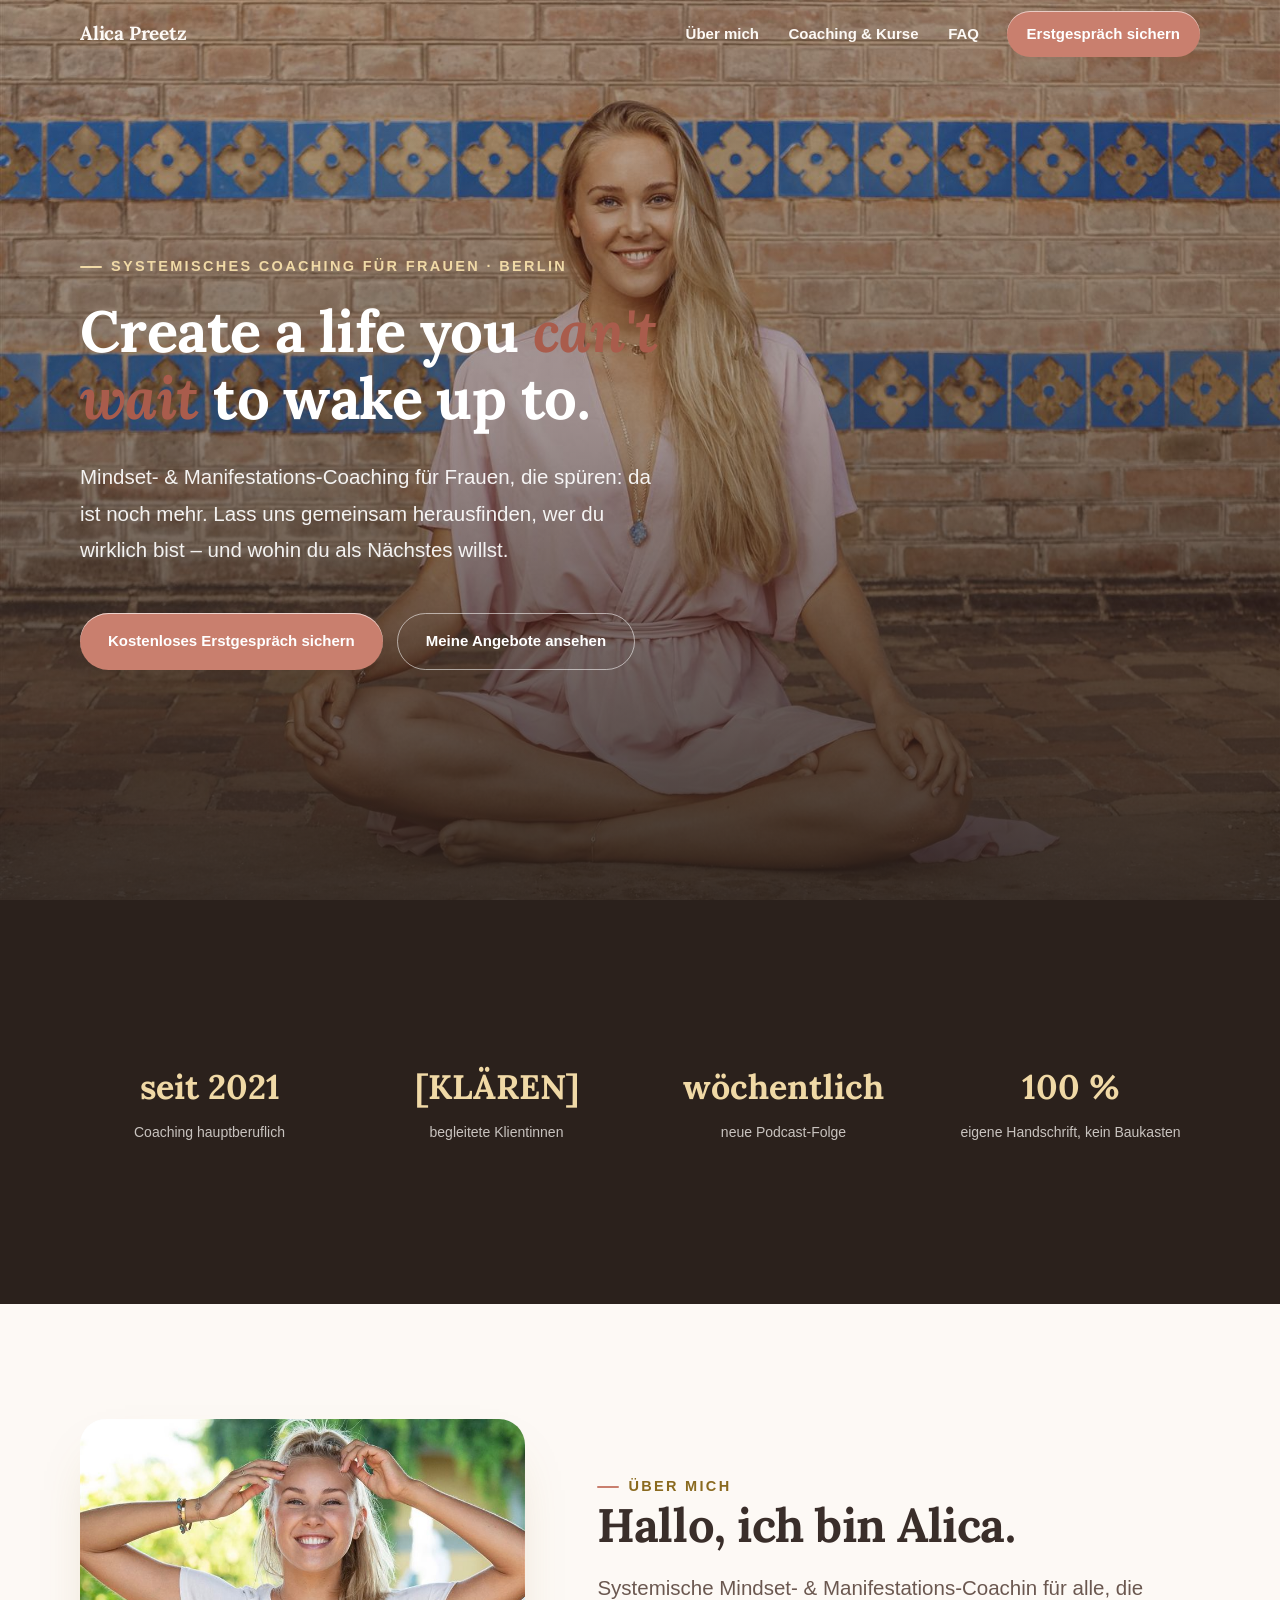
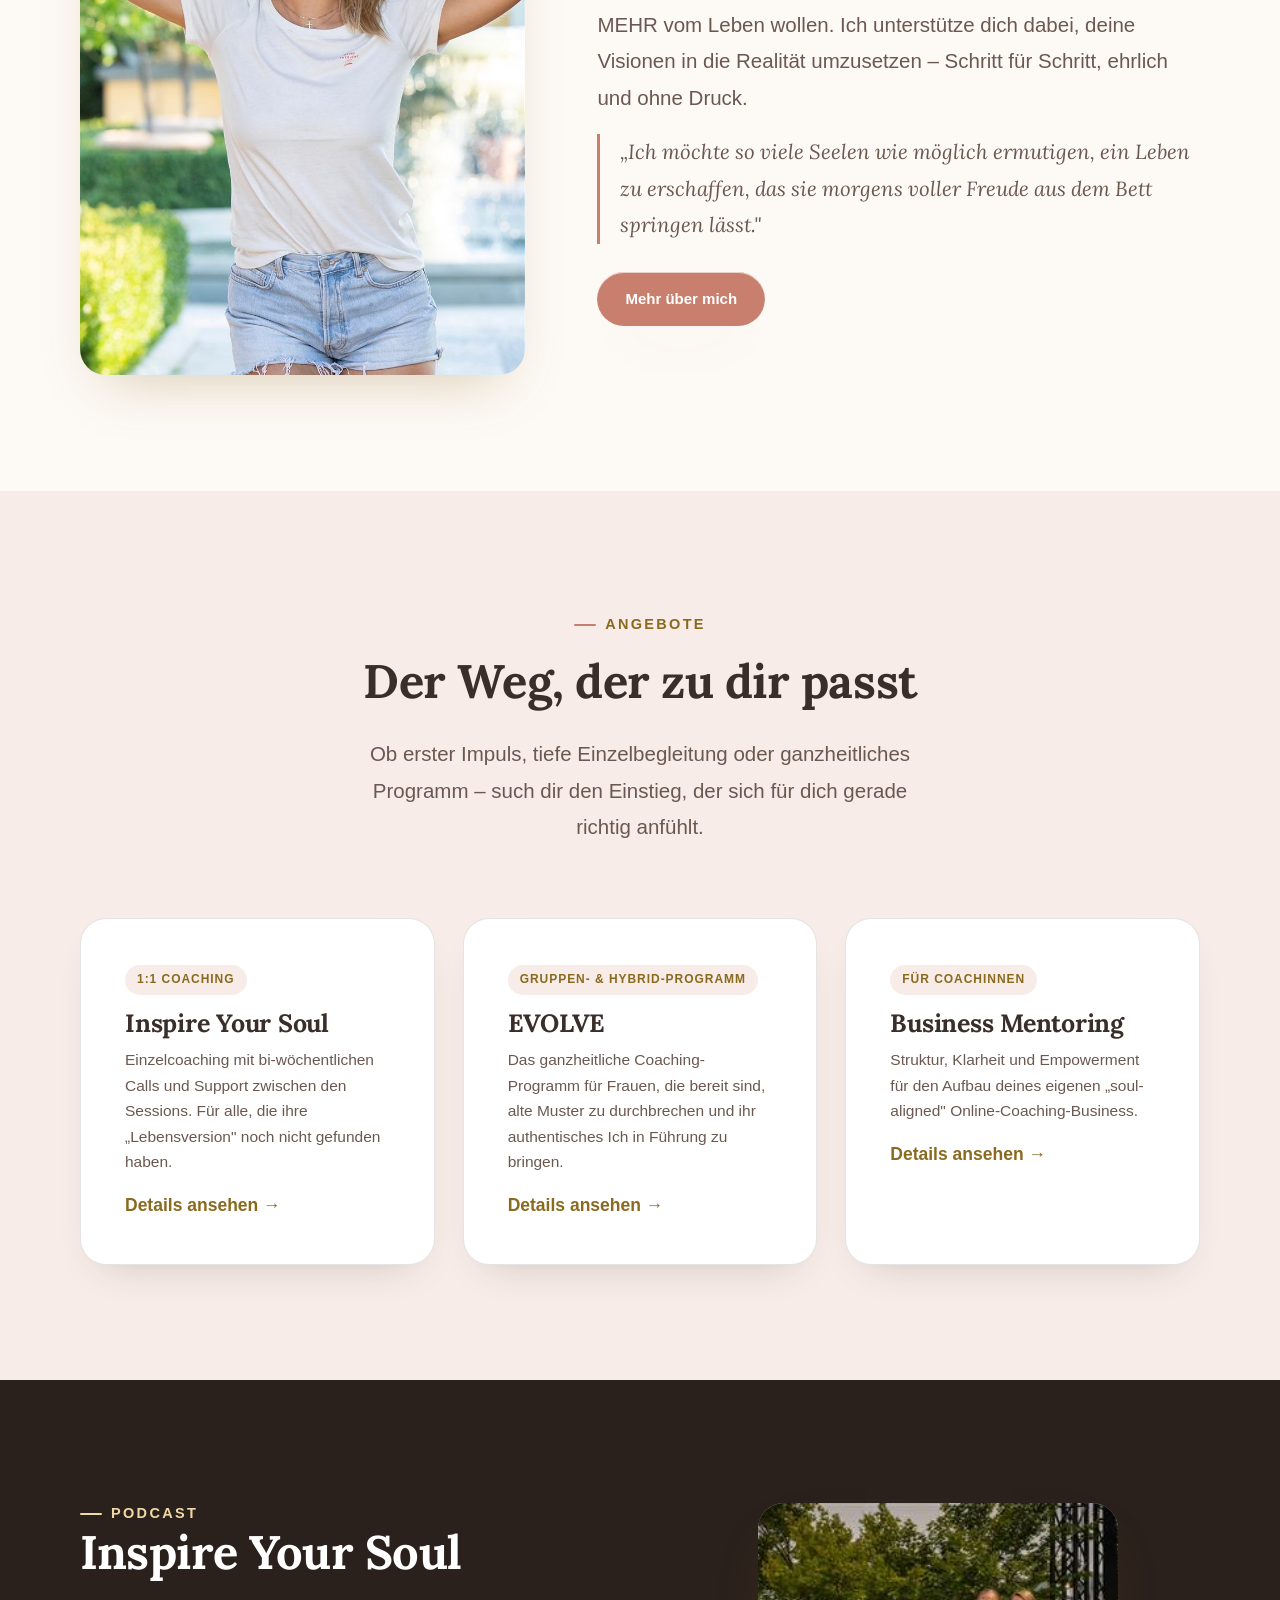
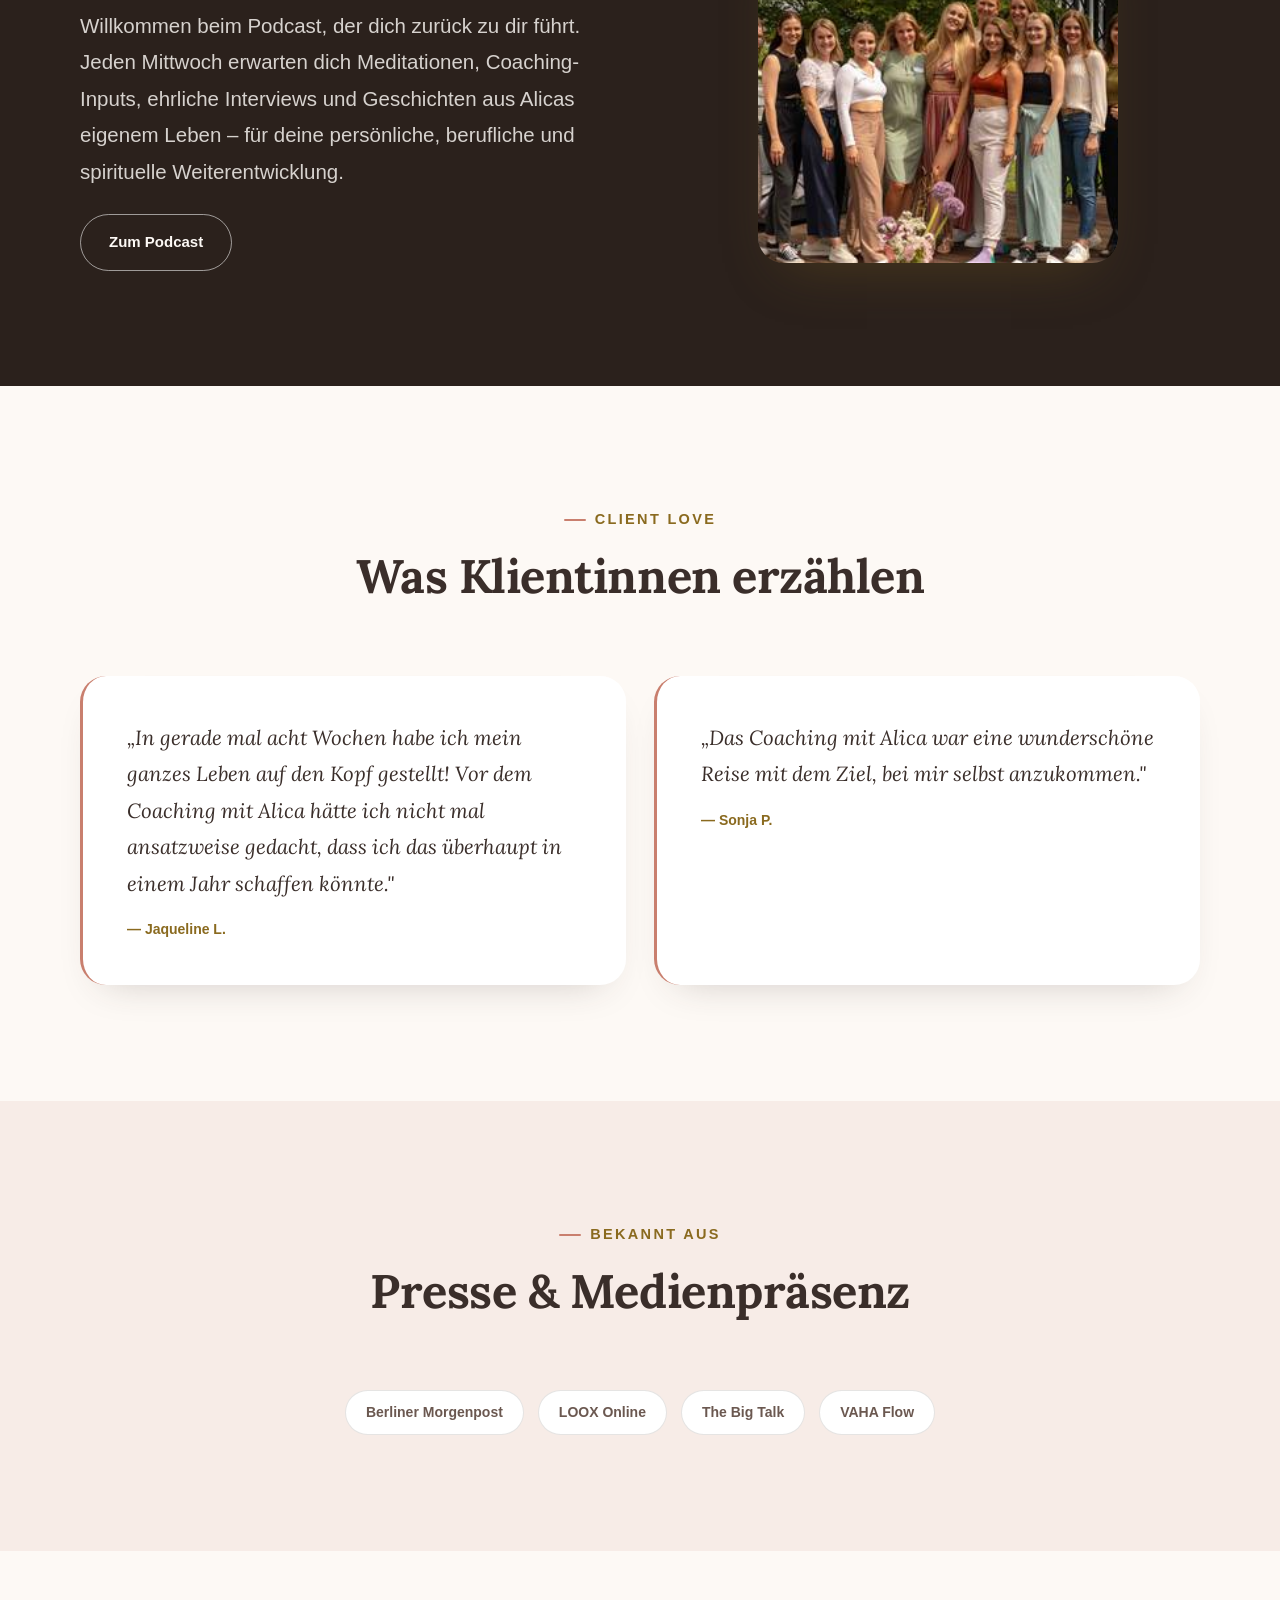
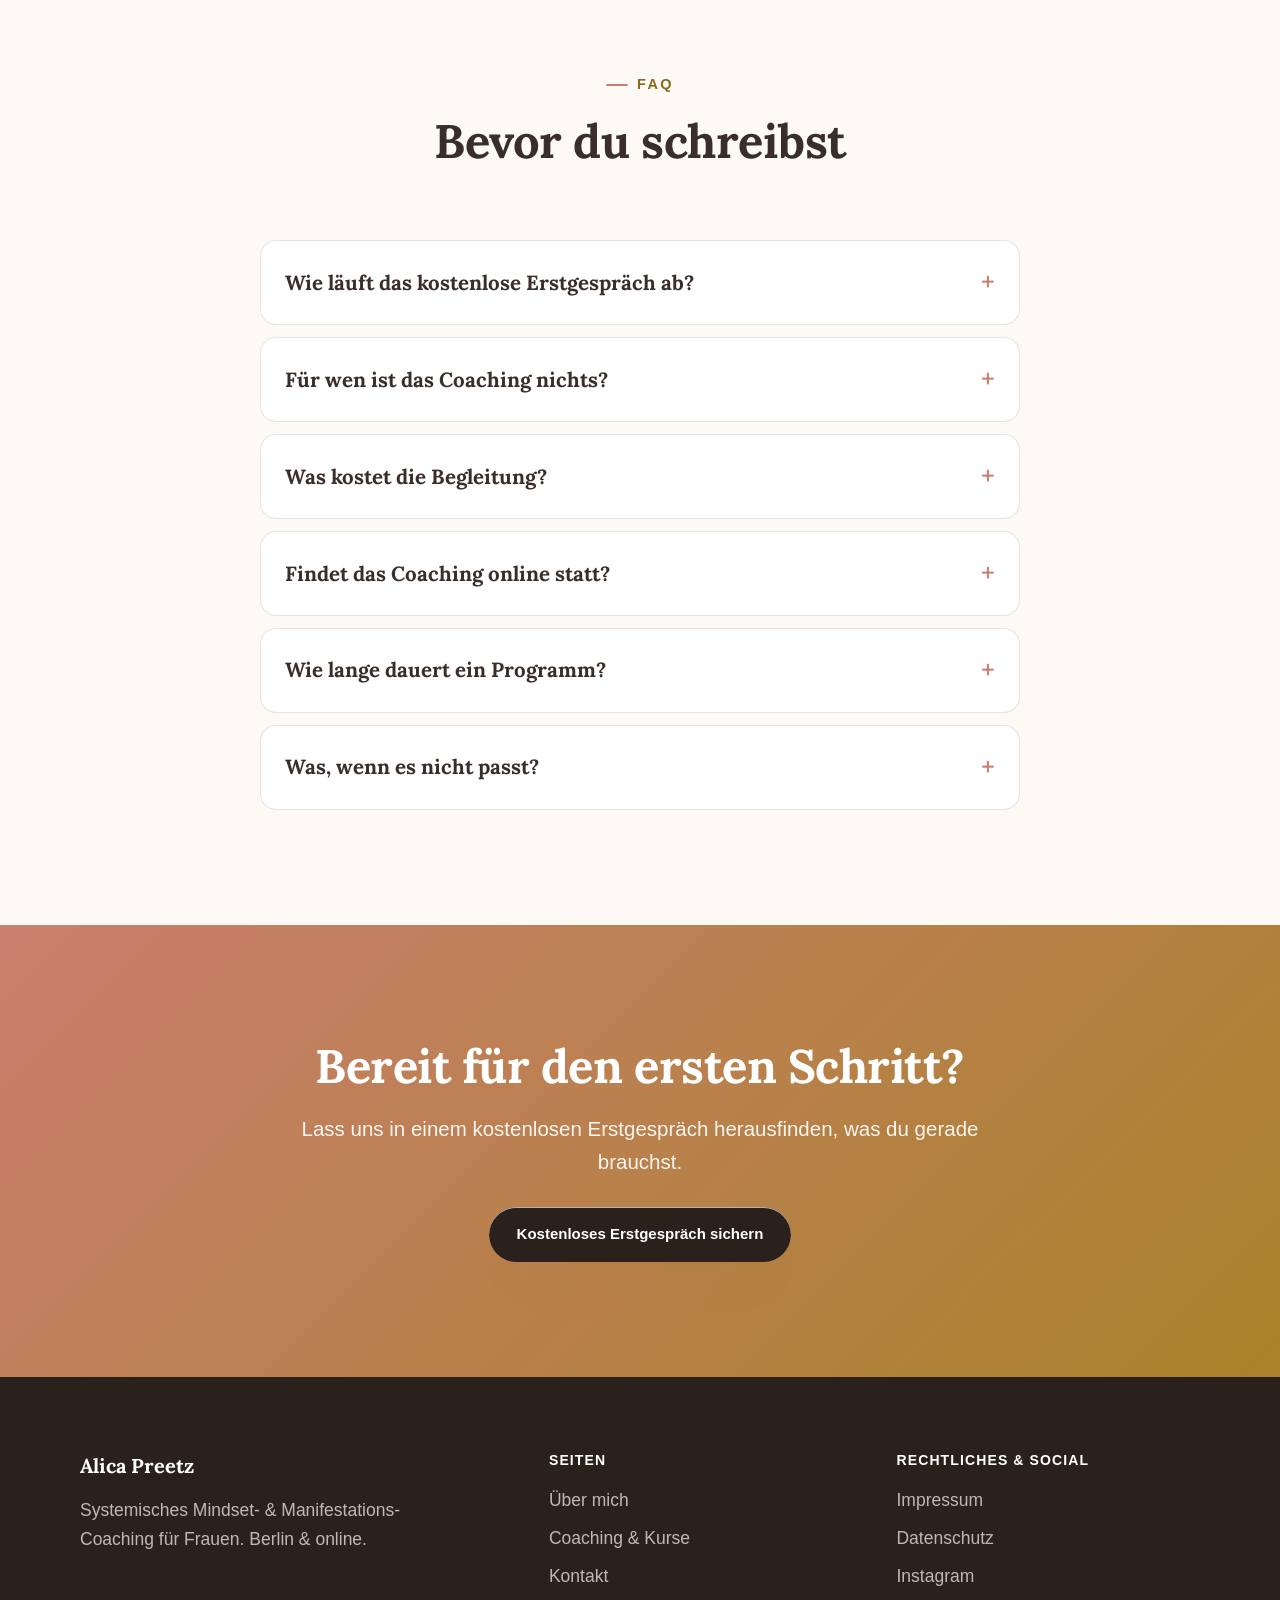
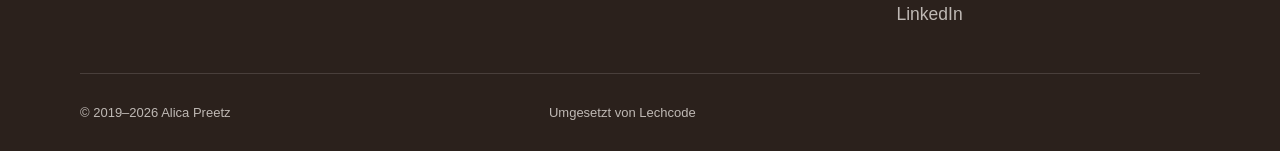
==== index.html @ 75d9ea73 "Design-Vorschau alica-preetz.de (Lechcode)" ====
<!DOCTYPE html>
<!--
  ╔════════════════════════════════════════════════════════════════════╗
  ║  ALICA PREETZ · Systemisches Mindset- & Manifestations-Coaching     ║
  ║  Mehrseitig (PRAXIS) · gebaut von Lechcode · Single-File je Seite   ║
  ╠════════════════════════════════════════════════════════════════════╣
  ║  MODUS: AUFTRAG —                                                    ║
  ║   • Alttexte übernommen + verbessert, s. _projekt/TEXT-DELTA.md     ║
  ║   • Kundenfotos der Altseite eingesetzt (Rechte-Check: s. OFFENE)   ║
  ║   • Formular = Web3Forms (Access-Key folgt vom Kunden)              ║
  ║   • noindex bleibt bis Impressum+Datenschutz vom Kunden freigegeben ║
  ║  Pflege-Stellen: Suche nach "HIER:"                                 ║
  ╚════════════════════════════════════════════════════════════════════╝
-->
<html lang="de">
<head>
<meta charset="UTF-8" />
<meta name="viewport" content="width=device-width, initial-scale=1.0" />
<script>document.documentElement.classList.add('js');if(location.search.indexOf('foto')>-1)document.documentElement.classList.add('foto');</script>
<!-- ENTFERNEN sobald Impressum+Datenschutz live & vom Kunden freigegeben -->
<meta name="robots" content="noindex, nofollow" />
<title>Mindset &amp; Manifestation Coaching für Frauen | Alica Preetz</title>
<meta name="description" content="Systemisches Mindset- &amp; Manifestations-Coaching für Frauen aus Berlin. Mit Alica Preetz findest du zurück zu dir – Erstgespräch kostenlos &amp; unverbindlich." />
<meta property="og:title" content="Alica Preetz · Mindset &amp; Manifestation Coaching für Frauen" />
<meta property="og:description" content="Create a life you can't wait to wake up to. Systemisches Coaching für Frauen, die spüren: da ist noch mehr." />
<meta property="og:type" content="website" />
<meta property="og:locale" content="de_DE" />
<!-- HIER: bei Go-Live auf echte Domain umstellen -->
<meta property="og:url" content="https://lechcode.github.io/alica-preetz-vorschau/" />
<meta property="og:image" content="https://lechcode.github.io/alica-preetz-vorschau/assets/og.jpg" />
<meta property="og:image:width" content="1200" />
<meta property="og:image:height" content="630" />
<meta name="theme-color" content="#2b211c" />
<link rel="icon" href="data:image/svg+xml,%3Csvg xmlns='http://www.w3.org/2000/svg' viewBox='0 0 64 64'%3E%3Crect width='64' height='64' rx='16' fill='%232b211c'/%3E%3Ccircle cx='32' cy='24' r='9' fill='none' stroke='%23c97f6e' stroke-width='2.4'/%3E%3Cpath d='M17 50c2-9 8-14 15-14s13 5 15 14' fill='none' stroke='%23a9822a' stroke-width='2.4' stroke-linecap='round'/%3E%3C/svg%3E" />
<!-- Schriften lokal (DSGVO: keine Verbindung zu Google-Servern) -->
<link rel="preload" href="assets/fonts/lora-700.woff2" as="font" type="font/woff2" crossorigin>
<link rel="preload" href="assets/fonts/lato-regular.woff2" as="font" type="font/woff2" crossorigin>
<link rel="preload" href="assets/fonts/lato-700.woff2" as="font" type="font/woff2" crossorigin>
<link rel="preload" as="image" imagesrcset="assets/hero-800.jpg 800w, assets/hero-1200.jpg 1200w, assets/hero-1600.jpg 1600w" imagesizes="100vw" fetchpriority="high">
<link rel="stylesheet" href="assets/fonts.css">
<script type="application/ld+json">
{
  "@context": "https://schema.org",
  "@type": "ProfessionalService",
  "name": "Alica Preetz Coaching",
  "url": "https://alica-preetz.de/",
  "image": "https://lechcode.github.io/alica-preetz-vorschau/assets/hero-1200.jpg",
  "telephone": "",
  "priceRange": "€€",
  "areaServed": "DE",
  "address": {"@type":"PostalAddress","addressLocality":"Berlin","addressCountry":"DE"},
  "sameAs": ["https://www.instagram.com/alicapreetz/","https://www.linkedin.com/in/alica-preetz/"]
}
</script>
<style>
/* ═══ 1 · TOKENS — Creme · Terrakotta · Gold · Espresso ═══ */
:root{
  --paper:#fdf9f5; --sand:#f7ece7; --shell-line:rgba(58,46,42,.13);
  --ink:#3a2e2a; --ink-soft:#6b5850; --ink-faint:#96837a;
  --terra:#c97f6e; --terra-deep:#a95c4c;
  --gold:#a9822a; --gold-deep:#8a6a1f;
  --night:#2b211c; --night-soft:#3d2f28;
  --line:rgba(58,46,42,.13);
  --serif:"Lora","Lora Fallback",Georgia,serif;
  --script:"LaBelleAurore",var(--serif);
  --sans:"Lato","Lato Fallback",Arial,-apple-system,sans-serif;

  --step--1:clamp(13.5px,.3vw + 12.7px,14.5px);
  --step-0:clamp(16px,.4vw + 15px,17.5px);
  --step-1:clamp(18px,.65vw + 16.3px,20.5px);
  --step-2:clamp(21px,1.2vw + 17.8px,25px);
  --step-3:clamp(25px,2.1vw + 19px,34px);
  --step-4:clamp(30px,3.5vw + 18px,47px);
  --step-5:clamp(34px,5vw + 16px,58px);
  --lh-body:1.65; --lh-relaxed:1.78; --lh-snug:1.14;
  --space-1:clamp(8px,1vw,12px);
  --space-2:clamp(14px,1.6vw,18px);
  --space-3:clamp(20px,2.4vw,28px);
  --space-4:clamp(30px,3.8vw,44px);
  --space-5:clamp(46px,6vw,72px);
  --space-6:clamp(64px,9vw,116px);
  --radius:16px; --radius-lg:26px; --radius-pill:999px;
  --nav-h:68px;
  --shadow:0 1px 0 rgba(255,255,255,.6) inset, 0 18px 40px -24px rgba(58,46,42,.28);
  --shadow-lift:0 1px 0 rgba(255,255,255,.65) inset, 0 26px 54px -26px rgba(138,106,31,.35);
  --ease:cubic-bezier(.22,.61,.36,1);
  --focus:0 0 0 3px rgba(169,130,42,.5);
}
*{margin:0;padding:0;box-sizing:border-box;}
html{scroll-behavior:smooth;scroll-padding-top:calc(var(--nav-h) + 14px);}
@media (prefers-reduced-motion: reduce){html{scroll-behavior:auto;}}
body{background:var(--paper);color:var(--ink);font-family:var(--sans);font-size:var(--step-0);line-height:var(--lh-body);-webkit-font-smoothing:antialiased;overflow-x:clip;}
h1,h2,h3{font-family:var(--serif);font-weight:700;line-height:var(--lh-snug);letter-spacing:-.01em;color:var(--ink);text-wrap:balance;}
h1 em,h2 em{font-style:italic;color:var(--terra-deep);}
p{max-width:64ch;}
a{color:var(--gold-deep);text-decoration:none;}
a:hover{text-decoration:underline;text-underline-offset:3px;}
img,svg,picture{display:block;max-width:100%;}
picture{display:block;}
::selection{background:rgba(201,127,110,.28);}
:focus-visible{outline:none;box-shadow:var(--focus);border-radius:6px;}
.wrap{width:min(1120px,92vw);margin-inline:auto;}
section{padding:var(--space-6) 0;position:relative;}
.sec-head{max-width:60ch;margin-bottom:var(--space-5);}
.sec-head.center{margin-inline:auto;text-align:center;}
.sec-head.center .eyebrow{justify-content:center;}
.sec-head h2{font-size:var(--step-4);margin-top:var(--space-2);}
.sec-head p{font-size:var(--step-1);line-height:var(--lh-relaxed);color:var(--ink-soft);margin-top:var(--space-3);}
.eyebrow{font-weight:700;font-size:var(--step--1);letter-spacing:.16em;text-transform:uppercase;color:var(--gold-deep);display:inline-flex;align-items:center;gap:9px;}
.eyebrow::before{content:"";width:22px;height:2px;border-radius:2px;background:var(--terra);flex:none;}
.skip{position:absolute;left:-9999px;top:0;background:var(--night);color:var(--paper);padding:12px 20px;border-radius:0 0 12px 0;z-index:200;font-weight:700;}
.skip:focus{left:0;}
.alt{background:var(--sand);}

/* ═══ 2 · NAV ═══ */
.nav{position:fixed;inset:0 0 auto 0;height:var(--nav-h);z-index:100;display:flex;align-items:center;transition:background .3s var(--ease),box-shadow .3s var(--ease);}
.nav.scrolled{background:rgba(253,249,245,.92);backdrop-filter:blur(14px);-webkit-backdrop-filter:blur(14px);box-shadow:0 1px 0 var(--line);}
.nav .wrap{display:flex;align-items:center;gap:var(--space-3);}
.brand{display:flex;align-items:center;gap:10px;color:var(--ink);}
.brand:hover{text-decoration:none;}
.brand b{font-family:var(--serif);font-weight:700;font-size:19px;letter-spacing:-.01em;}
.nav.at-top:not(.menu-open) .brand b{color:var(--paper);}
.nav.at-top:not(.menu-open) .nav-links a{color:var(--paper);}
.nav-links{display:flex;gap:clamp(14px,2vw,26px);margin-left:auto;align-items:center;}
.nav-links a{color:var(--ink);font-weight:700;font-size:15px;padding:8px 2px;}
.nav-links a:hover{color:var(--terra-deep);text-decoration:none;}
.nav-cta{background:var(--terra);color:#fff !important;padding:11px 20px !important;border-radius:var(--radius-pill);box-shadow:var(--shadow);}
.nav-cta:hover{background:var(--terra-deep);}
.nav.at-top:not(.menu-open) .nav-cta{color:#fff !important;}
.burger{display:none;margin-left:auto;background:none;border:1px solid var(--line);border-radius:12px;width:48px;height:48px;cursor:pointer;align-items:center;justify-content:center;flex-direction:column;gap:5px;}
.burger span{width:22px;height:2px;background:var(--ink);border-radius:2px;}
.nav.at-top:not(.menu-open) .burger span{background:var(--paper);}
@media (max-width:900px){
  .nav-links{display:none;position:fixed;inset:0;background:var(--night);flex-direction:column;justify-content:center;align-items:center;gap:28px;}
  .nav-links a{color:var(--paper) !important;font-size:24px;}
  .menu-open .nav-links{display:flex;}
  .burger{display:flex;z-index:110;}
  .menu-open .burger span{background:var(--paper);}
}

/* ═══ 3 · HERO ═══ */
.hero{min-height:100svh;display:flex;align-items:flex-end;position:relative;color:#fff;}
.foto .hero{min-height:auto;padding-top:calc(var(--nav-h) + 40px);}
.hero picture{position:absolute;inset:0;z-index:-2;}
.hero img{width:100%;height:100%;object-fit:cover;object-position:50% 22%;}
.hero::after{content:"";position:absolute;inset:0;z-index:-1;background:linear-gradient(180deg,rgba(43,33,28,.15) 0%,rgba(43,33,28,.35) 45%,rgba(43,33,28,.88) 100%);}
.hero .wrap{padding-bottom:var(--space-6);}
.hero-content{max-width:640px;}
.hero .eyebrow{color:#f0d9a6;}
.hero .eyebrow::before{background:#f0d9a6;}
.hero h1{color:#fff;font-size:var(--step-5);margin-top:var(--space-2);}
.hero .lead{color:rgba(255,255,255,.92);font-size:var(--step-1);line-height:var(--lh-relaxed);margin-top:var(--space-3);max-width:52ch;}
.hero-cta{display:flex;gap:14px;flex-wrap:wrap;margin-top:var(--space-4);}
.btn{display:inline-flex;align-items:center;justify-content:center;gap:8px;padding:15px 28px;border-radius:var(--radius-pill);font-weight:700;font-size:15px;transition:transform .25s var(--ease),background .25s var(--ease);}
.btn:hover{text-decoration:none;}
.btn-primary{background:var(--terra);color:#fff;box-shadow:var(--shadow-lift);}
.btn-primary:hover{background:var(--terra-deep);transform:translateY(-2px);}
.btn-ghost{border:1.5px solid rgba(255,255,255,.55);color:#fff;}
.btn-ghost:hover{background:rgba(255,255,255,.12);transform:translateY(-2px);}

/* ═══ 4 · VERTRAUENSLEISTE ═══ */
.facts{background:var(--night);color:var(--paper);}
.facts .wrap{display:grid;grid-template-columns:repeat(4,1fr);gap:var(--space-3);text-align:center;padding:var(--space-4) 0;}
.facts b{display:block;font-family:var(--serif);font-size:var(--step-3);color:#f0d9a6;}
.facts span{display:block;font-size:14px;color:rgba(253,249,245,.75);margin-top:6px;}
@media (max-width:700px){.facts .wrap{grid-template-columns:repeat(2,1fr);}}

/* ═══ 5 · ÜBER-MICH-TEASER ═══ */
.about-teaser .wrap{display:grid;grid-template-columns:.85fr 1.15fr;gap:var(--space-5);align-items:center;}
.about-teaser figure{border-radius:var(--radius-lg);overflow:hidden;box-shadow:var(--shadow-lift);aspect-ratio:4/5;}
.about-teaser img{width:100%;height:100%;object-fit:cover;}
.about-teaser h2{font-size:var(--step-4);}
.about-teaser p{color:var(--ink-soft);font-size:var(--step-1);line-height:var(--lh-relaxed);margin-top:var(--space-2);}
.quote{font-family:var(--serif);font-style:italic;font-size:var(--step-2);color:var(--terra-deep);margin-top:var(--space-3);line-height:1.4;border-left:3px solid var(--terra);padding-left:20px;}
@media (max-width:850px){.about-teaser .wrap{grid-template-columns:1fr;}}

/* ═══ 6 · ANGEBOTE ═══ */
.offers-grid{display:grid;grid-template-columns:repeat(3,1fr);gap:var(--space-3);}
.offer-card{background:#fff;border:1px solid var(--line);border-radius:var(--radius-lg);padding:var(--space-4);box-shadow:var(--shadow);transition:transform .3s var(--ease),box-shadow .3s var(--ease);}
.offer-card:hover{transform:translateY(-6px);box-shadow:var(--shadow-lift);}
.offer-card h3{font-size:var(--step-2);}
.offer-card .tag{display:inline-block;font-size:12px;font-weight:700;letter-spacing:.08em;text-transform:uppercase;color:var(--gold-deep);background:var(--sand);padding:5px 12px;border-radius:var(--radius-pill);margin-bottom:14px;}
.offer-card p{color:var(--ink-soft);font-size:15.5px;margin-top:10px;}
.offer-card a.more{display:inline-block;margin-top:16px;font-weight:700;}
@media (max-width:900px){.offers-grid{grid-template-columns:1fr;}}

/* ═══ 7 · PODCAST ═══ */
.podcast{background:var(--night);color:var(--paper);}
.podcast .wrap{display:grid;grid-template-columns:1fr 1fr;gap:var(--space-5);align-items:center;}
.podcast h2{color:#fff;font-size:var(--step-4);}
.podcast .eyebrow{color:#f0d9a6;}
.podcast .eyebrow::before{background:#f0d9a6;}
.podcast p{color:rgba(253,249,245,.82);font-size:var(--step-1);line-height:var(--lh-relaxed);margin-top:var(--space-3);}
.podcast figure{aspect-ratio:1/1;border-radius:var(--radius-lg);overflow:hidden;box-shadow:var(--shadow-lift);max-width:360px;margin-inline:auto;}
.podcast img{width:100%;height:100%;object-fit:cover;}
@media (max-width:850px){.podcast .wrap{grid-template-columns:1fr;}.podcast figure{order:-1;}}

/* ═══ 8 · TESTIMONIALS ═══ */
.testi-grid{display:grid;grid-template-columns:repeat(2,1fr);gap:var(--space-3);}
.testi{background:#fff;border-radius:var(--radius-lg);padding:var(--space-4);border-left:3px solid var(--terra);box-shadow:var(--shadow);}
.testi p{font-family:var(--serif);font-style:italic;font-size:var(--step-1);line-height:var(--lh-relaxed);color:var(--ink);}
.testi cite{display:block;margin-top:16px;font-style:normal;font-weight:700;font-size:14px;color:var(--gold-deep);}
@media (max-width:800px){.testi-grid{grid-template-columns:1fr;}}

/* ═══ 9 · PRESSE ═══ */
.press .wrap{text-align:center;}
.press-list{display:flex;flex-wrap:wrap;justify-content:center;gap:14px;margin-top:var(--space-3);}
.press-list span{background:#fff;border:1px solid var(--line);border-radius:var(--radius-pill);padding:10px 20px;font-size:14px;font-weight:700;color:var(--ink-soft);}

/* ═══ 10 · FAQ ═══ */
.faq-list{max-width:760px;margin-inline:auto;display:flex;flex-direction:column;gap:12px;}
details{background:#fff;border:1px solid var(--line);border-radius:var(--radius);padding:20px 24px;}
summary{cursor:pointer;font-weight:700;font-family:var(--serif);font-size:var(--step-1);list-style:none;display:flex;justify-content:space-between;align-items:center;gap:16px;}
summary::-webkit-details-marker{display:none;}
summary::after{content:"+";font-size:26px;color:var(--terra);flex:none;transition:transform .25s var(--ease);}
details[open] summary::after{transform:rotate(45deg);}
details p{margin-top:14px;color:var(--ink-soft);line-height:var(--lh-relaxed);}

/* ═══ 11 · KONTAKT-CTA ═══ */
.cta-band{background:linear-gradient(135deg,var(--terra) 0%,var(--gold) 100%);color:#fff;text-align:center;}
.cta-band h2{color:#fff;font-size:var(--step-4);}
.cta-band p{color:rgba(255,255,255,.92);margin:var(--space-2) auto 0;font-size:var(--step-1);}
.cta-band .btn-primary{background:var(--night);margin-top:var(--space-3);}
.cta-band .btn-primary:hover{background:var(--night-soft);}

/* ═══ 12 · FOOTER ═══ */
.site-footer{background:var(--night);color:rgba(253,249,245,.7);padding:var(--space-5) 0 var(--space-3);}
.site-footer .wrap{display:grid;grid-template-columns:1.4fr 1fr 1fr;gap:var(--space-4);}
.site-footer b{color:#fff;font-family:var(--serif);font-size:20px;}
.site-footer h4{color:#fff;font-size:14px;letter-spacing:.08em;text-transform:uppercase;margin-bottom:14px;}
.site-footer ul{list-style:none;display:flex;flex-direction:column;gap:9px;}
.site-footer a{color:rgba(253,249,245,.7);}
.site-footer a:hover{color:#f0d9a6;}
.foot-bottom{border-top:1px solid rgba(253,249,245,.14);margin-top:var(--space-4);padding-top:var(--space-3);display:flex;justify-content:space-between;flex-wrap:wrap;gap:10px;font-size:13px;}
@media (max-width:700px){.site-footer .wrap{grid-template-columns:1fr;}}

/* ═══ 13 · REVEAL / MOTION ═══ */
.js .reveal{opacity:0;transform:translateY(18px);transition:opacity .5s var(--ease),transform .5s var(--ease);}
.js .reveal.in{opacity:1;transform:none;}
.foto .reveal{opacity:1 !important;transform:none !important;}
@media (prefers-reduced-motion: reduce){.reveal{opacity:1 !important;transform:none !important;transition:none !important;}}
</style>
</head>
<body>
<a class="skip" href="#main">Zum Inhalt springen</a>

<nav class="nav at-top" id="nav">
  <div class="wrap">
    <a class="brand" href="index.html"><b>Alica Preetz</b></a>
    <div class="nav-links" id="navLinks">
      <a href="ueber-mich.html">Über mich</a>
      <a href="coaching.html">Coaching &amp; Kurse</a>
      <a href="index.html#faq">FAQ</a>
      <a href="kontakt.html" class="nav-cta">Erstgespräch sichern</a>
    </div>
    <button class="burger" id="burger" aria-expanded="false" aria-controls="navLinks" aria-label="Menü öffnen">
      <span></span><span></span><span></span>
    </button>
  </div>
</nav>

<main id="main">

  <section class="hero">
    <picture>
      <source srcset="assets/hero-1600.jpg 1600w, assets/hero-1200.jpg 1200w, assets/hero-800.jpg 800w, assets/hero-400.jpg 400w" sizes="100vw" type="image/jpeg">
      <img src="assets/hero-1200.jpg" srcset="assets/hero-1600.jpg 1600w, assets/hero-1200.jpg 1200w, assets/hero-800.jpg 800w, assets/hero-400.jpg 400w" sizes="100vw" alt="Alica Preetz, Mindset- und Manifestations-Coach, im Portrait" width="1600" height="1283" fetchpriority="high" decoding="async">
    </picture>
    <div class="wrap">
      <div class="hero-content">
        <span class="eyebrow">Systemisches Coaching für Frauen · Berlin</span>
        <h1>Create a life you <em>can't wait</em> to wake up to.</h1>
        <p class="lead">Mindset- &amp; Manifestations-Coaching für Frauen, die spüren: da ist noch mehr. Lass uns gemeinsam herausfinden, wer du wirklich bist – und wohin du als Nächstes willst.</p>
        <div class="hero-cta">
          <a class="btn btn-primary" href="kontakt.html">Kostenloses Erstgespräch sichern</a>
          <a class="btn btn-ghost" href="coaching.html">Meine Angebote ansehen</a>
        </div>
      </div>
    </div>
  </section>

  <section class="facts">
    <div class="wrap">
      <div><b>seit 2021</b><span>Coaching hauptberuflich</span></div>
      <div><b>[KLÄREN]</b><span>begleitete Klientinnen <!-- HIER: Kunde nennt einheitliche, belegbare Zahl (INVENTAR 3.4/3.5, OFFENE-FRAGEN #14) --></span></div>
      <div><b>wöchentlich</b><span>neue Podcast-Folge</span></div>
      <div><b>100&nbsp;%</b><span>eigene Handschrift, kein Baukasten</span></div>
    </div>
  </section>

  <section class="about-teaser reveal">
    <div class="wrap">
      <figure>
        <picture>
          <img src="assets/portrait-800.jpg" srcset="assets/portrait-400.jpg 400w, assets/portrait-800.jpg 800w, assets/portrait-1200.jpg 1200w" sizes="(max-width:850px) 80vw, 38vw" alt="Alica Preetz lächelnd im Portrait" width="800" height="1266" loading="lazy" decoding="async">
        </picture>
      </figure>
      <div>
        <span class="eyebrow">Über mich</span>
        <h2>Hallo, ich bin Alica.</h2>
        <p>Systemische Mindset- &amp; Manifestations-Coachin für alle, die MEHR vom Leben wollen. Ich unterstütze dich dabei, deine Visionen in die Realität umzusetzen – Schritt für Schritt, ehrlich und ohne Druck.</p>
        <p class="quote">„Ich möchte so viele Seelen wie möglich ermutigen, ein Leben zu erschaffen, das sie morgens voller Freude aus dem Bett springen lässt."</p>
        <a class="btn btn-primary" style="margin-top:28px" href="ueber-mich.html">Mehr über mich</a>
      </div>
    </div>
  </section>

  <section class="alt reveal" id="angebote">
    <div class="wrap">
      <div class="sec-head center">
        <span class="eyebrow">Angebote</span>
        <h2>Der Weg, der zu dir passt</h2>
        <p>Ob erster Impuls, tiefe Einzelbegleitung oder ganzheitliches Programm – such dir den Einstieg, der sich für dich gerade richtig anfühlt.</p>
      </div>
      <div class="offers-grid">
        <div class="offer-card">
          <span class="tag">1:1 Coaching</span>
          <h3>Inspire Your Soul</h3>
          <p>Einzelcoaching mit bi-wöchentlichen Calls und Support zwischen den Sessions. Für alle, die ihre „Lebensversion" noch nicht gefunden haben.</p>
          <a class="more" href="coaching.html#coaching">Details ansehen →</a>
        </div>
        <div class="offer-card">
          <span class="tag">Gruppen- &amp; Hybrid-Programm</span>
          <h3>EVOLVE</h3>
          <p>Das ganzheitliche Coaching-Programm für Frauen, die bereit sind, alte Muster zu durchbrechen und ihr authentisches Ich in Führung zu bringen.</p>
          <a class="more" href="coaching.html#evolve">Details ansehen →</a>
        </div>
        <div class="offer-card">
          <span class="tag">Für Coachinnen</span>
          <h3>Business Mentoring</h3>
          <p>Struktur, Klarheit und Empowerment für den Aufbau deines eigenen „soul-aligned" Online-Coaching-Business.</p>
          <a class="more" href="coaching.html#mentoring">Details ansehen →</a>
        </div>
      </div>
    </div>
  </section>

  <section class="podcast reveal">
    <div class="wrap">
      <div>
        <span class="eyebrow">Podcast</span>
        <h2>Inspire Your Soul</h2>
        <p>Willkommen beim Podcast, der dich zurück zu dir führt. Jeden Mittwoch erwarten dich Meditationen, Coaching-Inputs, ehrliche Interviews und Geschichten aus Alicas eigenem Leben – für deine persönliche, berufliche und spirituelle Weiterentwicklung.</p>
        <a class="btn btn-ghost" style="margin-top:24px;color:var(--paper);border-color:rgba(255,255,255,.55)" href="https://alica-preetz.de/blog/" rel="noopener">Zum Podcast <!-- HIER: Ziel-Plattform-Link vom Kunden ergänzen --></a>
      </div>
      <figure>
        <img src="assets/rooftop-800.jpg" srcset="assets/rooftop-400.jpg 400w, assets/rooftop-800.jpg 800w, assets/rooftop-1600.jpg 1600w" sizes="(max-width:850px) 70vw, 30vw" alt="Alica Preetz beim EVOLVE-Rooftop-Event 2023" width="800" height="548" loading="lazy" decoding="async">
      </figure>
    </div>
  </section>

  <section class="reveal">
    <div class="wrap">
      <div class="sec-head center">
        <span class="eyebrow">Client Love</span>
        <h2>Was Klientinnen erzählen</h2>
      </div>
      <div class="testi-grid">
        <div class="testi">
          <p>„In gerade mal acht Wochen habe ich mein ganzes Leben auf den Kopf gestellt! Vor dem Coaching mit Alica hätte ich nicht mal ansatzweise gedacht, dass ich das überhaupt in einem Jahr schaffen könnte."</p>
          <cite>— Jaqueline L.</cite>
        </div>
        <div class="testi">
          <p>„Das Coaching mit Alica war eine wunderschöne Reise mit dem Ziel, bei mir selbst anzukommen."</p>
          <cite>— Sonja P.</cite>
        </div>
      </div>
    </div>
  </section>

  <section class="alt press reveal">
    <div class="wrap">
      <div class="sec-head center">
        <span class="eyebrow">Bekannt aus</span>
        <h2>Presse &amp; Medienpräsenz</h2>
      </div>
      <div class="press-list">
        <span>Berliner Morgenpost</span>
        <span>LOOX Online</span>
        <span>The Big Talk</span>
        <span>VAHA Flow</span>
        <!-- HIER: Presselogos statt Textchips ergänzen, sobald hochauflösende Originale vom Kunden vorliegen -->
      </div>
    </div>
  </section>

  <section class="reveal" id="faq">
    <div class="wrap">
      <div class="sec-head center">
        <span class="eyebrow">FAQ</span>
        <h2>Bevor du schreibst</h2>
      </div>
      <div class="faq-list">
        <details>
          <summary>Wie läuft das kostenlose Erstgespräch ab?</summary>
          <p>In rund 30 Minuten per Video-Call lernen wir uns kennen, du erzählst mir, wo du gerade stehst, und wir schauen gemeinsam, welches Format zu dir passt. Kein Verkaufsdruck – nur ein ehrliches Gespräch.</p>
        </details>
        <details>
          <summary>Für wen ist das Coaching nichts?</summary>
          <p>Coaching ersetzt keine Psychotherapie. Wenn du dich in einer akuten psychischen Krise befindest, wende dich bitte zuerst an eine Ärztin/Therapeutin oder eine der Notfall-Kontakte weiter unten.</p>
        </details>
        <details>
          <summary>Was kostet die Begleitung?</summary>
          <p>Die Preise findest du auf der jeweiligen Angebotsseite. Im kostenlosen Erstgespräch schauen wir gemeinsam, welches Format zu deinem Budget und deiner Situation passt.</p>
        </details>
        <details>
          <summary>Findet das Coaching online statt?</summary>
          <p>Ja, alle Formate finden ortsunabhängig per Video-Call statt – du kannst also von überall aus mit mir arbeiten.</p>
        </details>
        <details>
          <summary>Wie lange dauert ein Programm?</summary>
          <p>Das kommt aufs Format an: Die Masterclass ist in 75 Minuten durchgespielt, das 1:1-Coaching begleitet dich mehrere Wochen, EVOLVE läuft über mehrere Monate. Details findest du auf der Coaching-Seite.</p>
        </details>
        <details>
          <summary>Was, wenn es nicht passt?</summary>
          <p>Dann sagen wir uns das ehrlich – im Erstgespräch oder auch während der Zusammenarbeit. Ein gutes Coaching lebt von Vertrauen, nicht von Verpflichtung.</p>
        </details>
      </div>
    </div>
  </section>

  <section class="cta-band reveal">
    <div class="wrap">
      <h2>Bereit für den ersten Schritt?</h2>
      <p>Lass uns in einem kostenlosen Erstgespräch herausfinden, was du gerade brauchst.</p>
      <a class="btn btn-primary" href="kontakt.html">Kostenloses Erstgespräch sichern</a>
    </div>
  </section>

</main>

<footer class="site-footer">
  <div class="wrap">
    <div>
      <b>Alica Preetz</b>
      <p style="margin-top:14px;max-width:34ch;color:rgba(253,249,245,.7)">Systemisches Mindset- &amp; Manifestations-Coaching für Frauen. Berlin &amp; online.</p>
    </div>
    <div>
      <h4>Seiten</h4>
      <ul>
        <li><a href="ueber-mich.html">Über mich</a></li>
        <li><a href="coaching.html">Coaching &amp; Kurse</a></li>
        <li><a href="kontakt.html">Kontakt</a></li>
      </ul>
    </div>
    <div>
      <h4>Rechtliches &amp; Social</h4>
      <ul>
        <li><a href="impressum.html">Impressum</a></li>
        <li><a href="datenschutz.html">Datenschutz</a></li>
        <li><a href="https://www.instagram.com/alicapreetz/" rel="noopener">Instagram</a></li>
        <li><a href="https://www.linkedin.com/in/alica-preetz/" rel="noopener">LinkedIn</a></li>
      </ul>
    </div>
  </div>
  <div class="wrap foot-bottom">
    <span>© 2019–2026 Alica Preetz</span>
    <span>Umgesetzt von <a href="https://lechcode.de" rel="noopener">Lechcode</a></span>
  </div>
</footer>

<script>
(function(){
  var nav=document.getElementById('nav'),burger=document.getElementById('burger');
  function onScroll(){
    if(window.scrollY>10){nav.classList.add('scrolled');nav.classList.remove('at-top');}
    else{nav.classList.remove('scrolled');nav.classList.add('at-top');}
  }
  window.addEventListener('scroll',onScroll,{passive:true});onScroll();
  burger.addEventListener('click',function(){
    var open=document.body.classList.toggle('menu-open');
    burger.setAttribute('aria-expanded',open?'true':'false');
  });
  document.getElementById('navLinks').addEventListener('click',function(e){
    if(e.target.tagName==='A'){document.body.classList.remove('menu-open');burger.setAttribute('aria-expanded','false');}
  });

  var reduce=window.matchMedia('(prefers-reduced-motion: reduce)').matches;
  var reveals=document.querySelectorAll('.reveal');
  if(reduce||!('IntersectionObserver' in window)){
    reveals.forEach(function(el){el.classList.add('in');});
  }else{
    var io=new IntersectionObserver(function(entries){
      entries.forEach(function(entry){
        if(entry.isIntersecting){entry.target.classList.add('in');io.unobserve(entry.target);}
      });
    },{threshold:.12});
    reveals.forEach(function(el){io.observe(el);});
  }
})();
</script>
</body>
</html>
---- assets/fonts.css ----
/* ============================================================
   alica-preetz.de · lokal gehostete Schriften (latin-Subset)
   Lora (Headlines/Serif) · Lato (Fließtext/UI) · LaBelleAurore (Akzent-Skript)
   Aus dem bestehenden Marken-Theme der Kundin übernommen — keine
   Neu-Lizenzierung nötig. DSGVO: KEINE Verbindung zu Google-/Drittservern.
   size-adjust-Fallbacks gegen Font-Swap-CLS.
   ============================================================ */

@font-face{font-family:'Lora';font-style:normal;font-weight:400;font-display:swap;src:url(fonts/lora-regular.woff2) format('woff2');}
@font-face{font-family:'Lora';font-style:italic;font-weight:400;font-display:swap;src:url(fonts/lora-italic.woff2) format('woff2');}
@font-face{font-family:'Lora';font-style:normal;font-weight:700;font-display:swap;src:url(fonts/lora-700.woff2) format('woff2');}
@font-face{font-family:'Lora';font-style:italic;font-weight:700;font-display:swap;src:url(fonts/lora-700italic.woff2) format('woff2');}
@font-face{font-family:'Lato';font-style:normal;font-weight:400;font-display:swap;src:url(fonts/lato-regular.woff2) format('woff2');}
@font-face{font-family:'Lato';font-style:italic;font-weight:400;font-display:swap;src:url(fonts/lato-italic.woff2) format('woff2');}
@font-face{font-family:'Lato';font-style:normal;font-weight:700;font-display:swap;src:url(fonts/lato-700.woff2) format('woff2');}
@font-face{font-family:'LaBelleAurore';font-style:normal;font-weight:400;font-display:swap;src:url(fonts/laBelleAurore-regular.woff2) format('woff2');}

/* Metrik-angepasste System-Fallbacks (Näherung, nicht gemessen — s. OFFENE-FRAGEN QA) */
@font-face{font-family:'Lora Fallback';src:local('Georgia');size-adjust:104%;ascent-override:88%;descent-override:22%;}
@font-face{font-family:'Lato Fallback';src:local('Arial');size-adjust:100.5%;ascent-override:96%;descent-override:24%;}
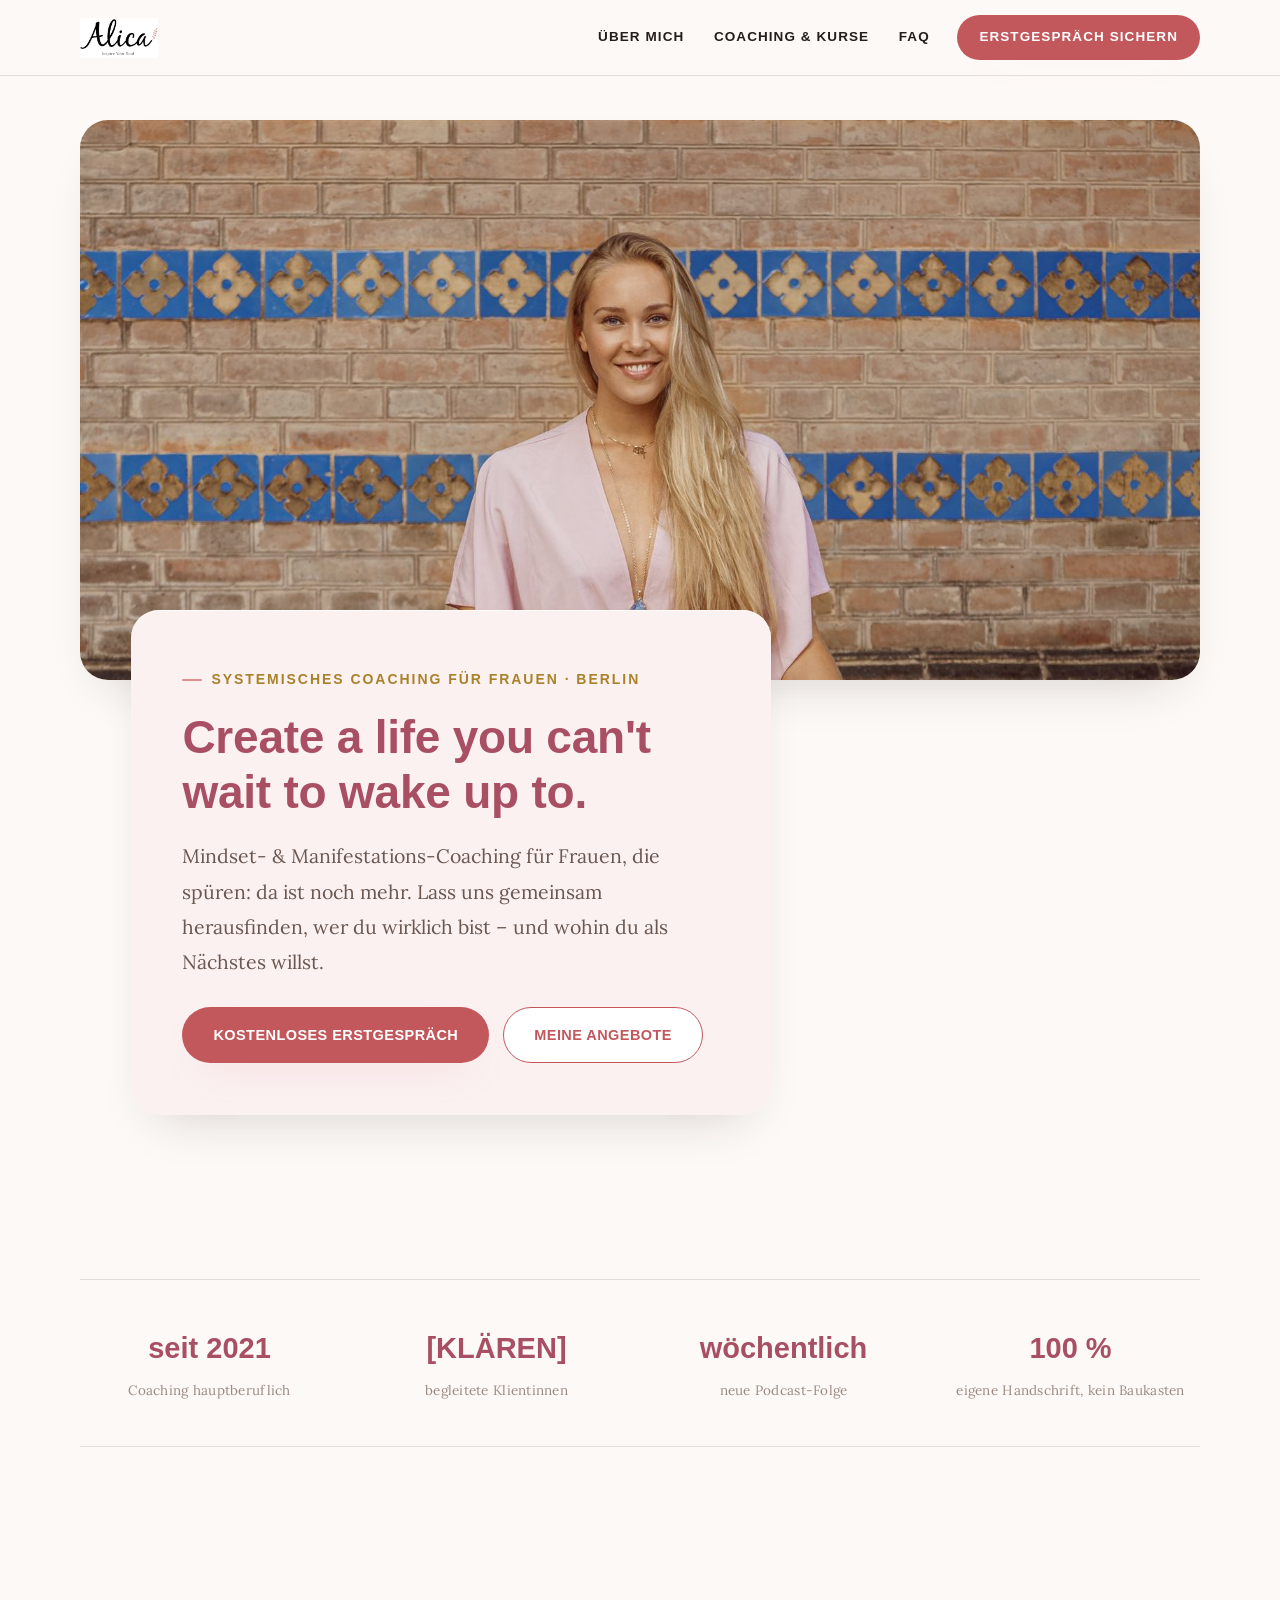
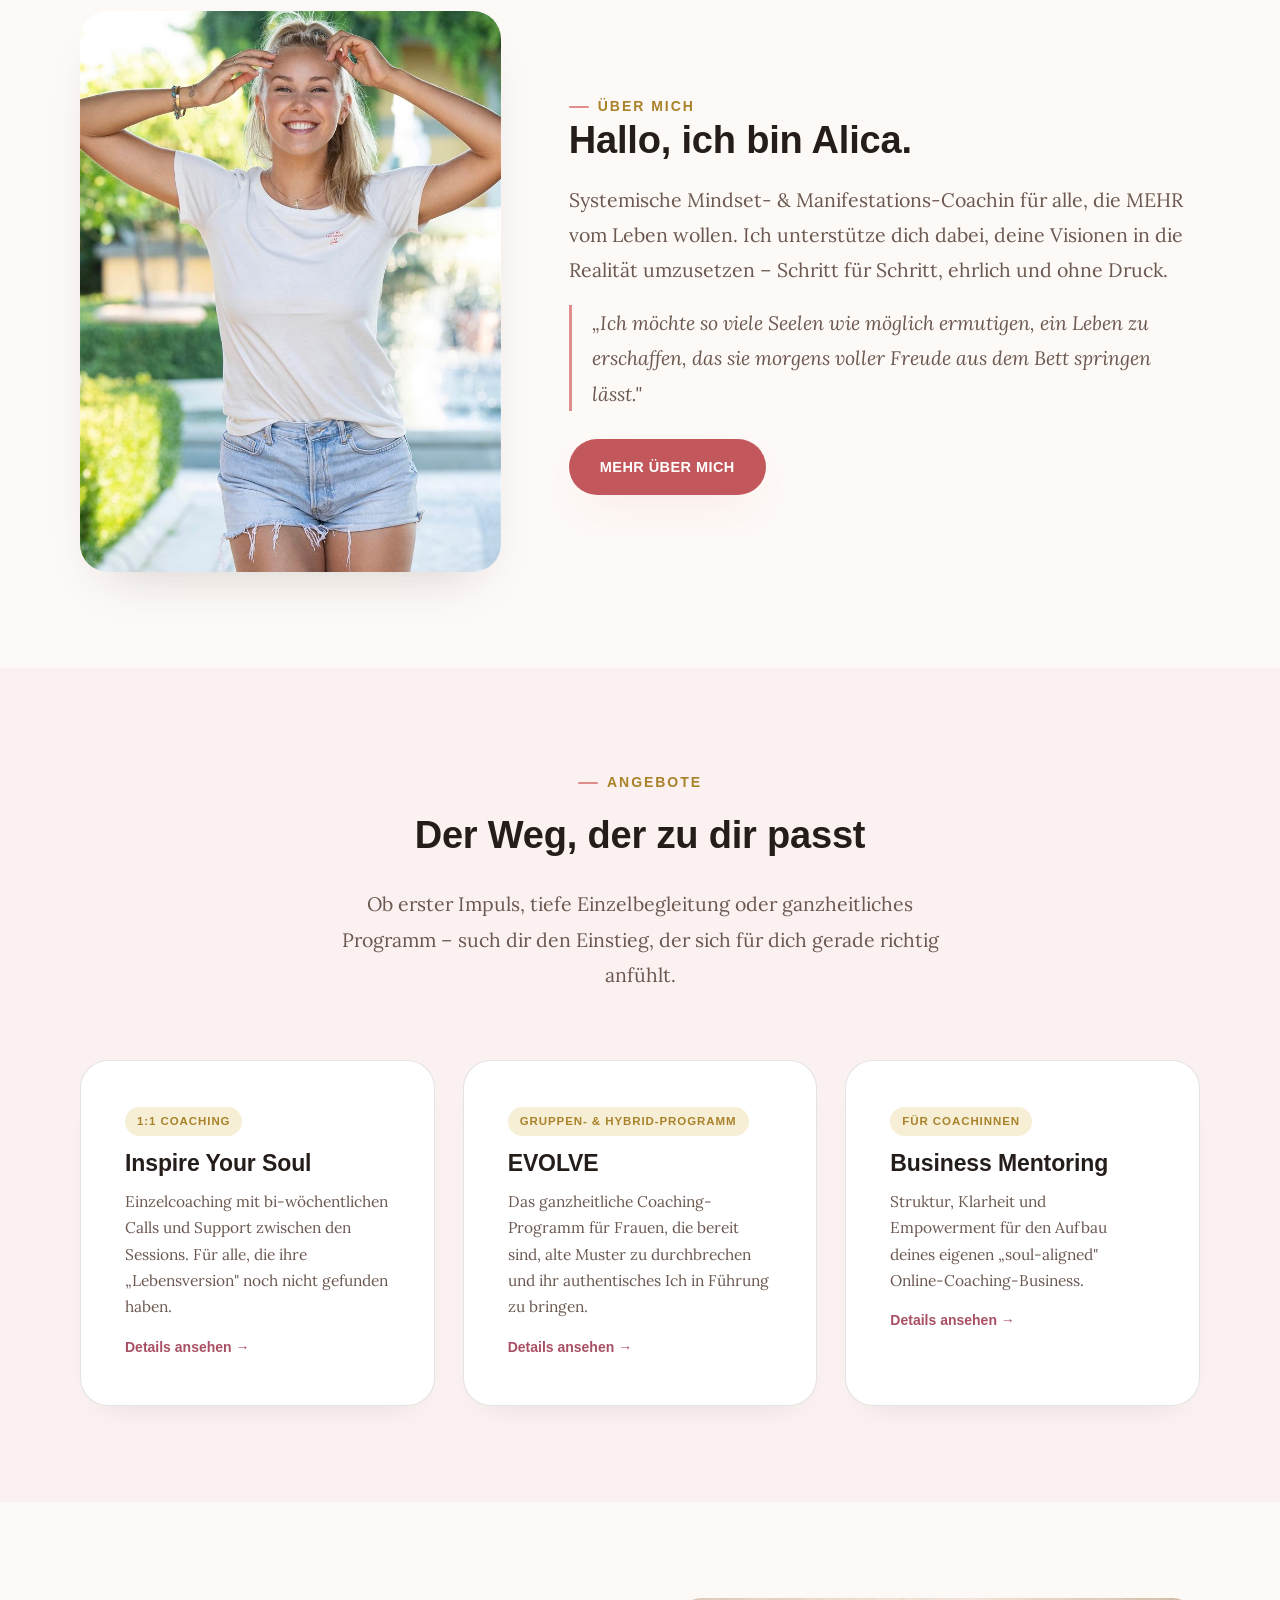
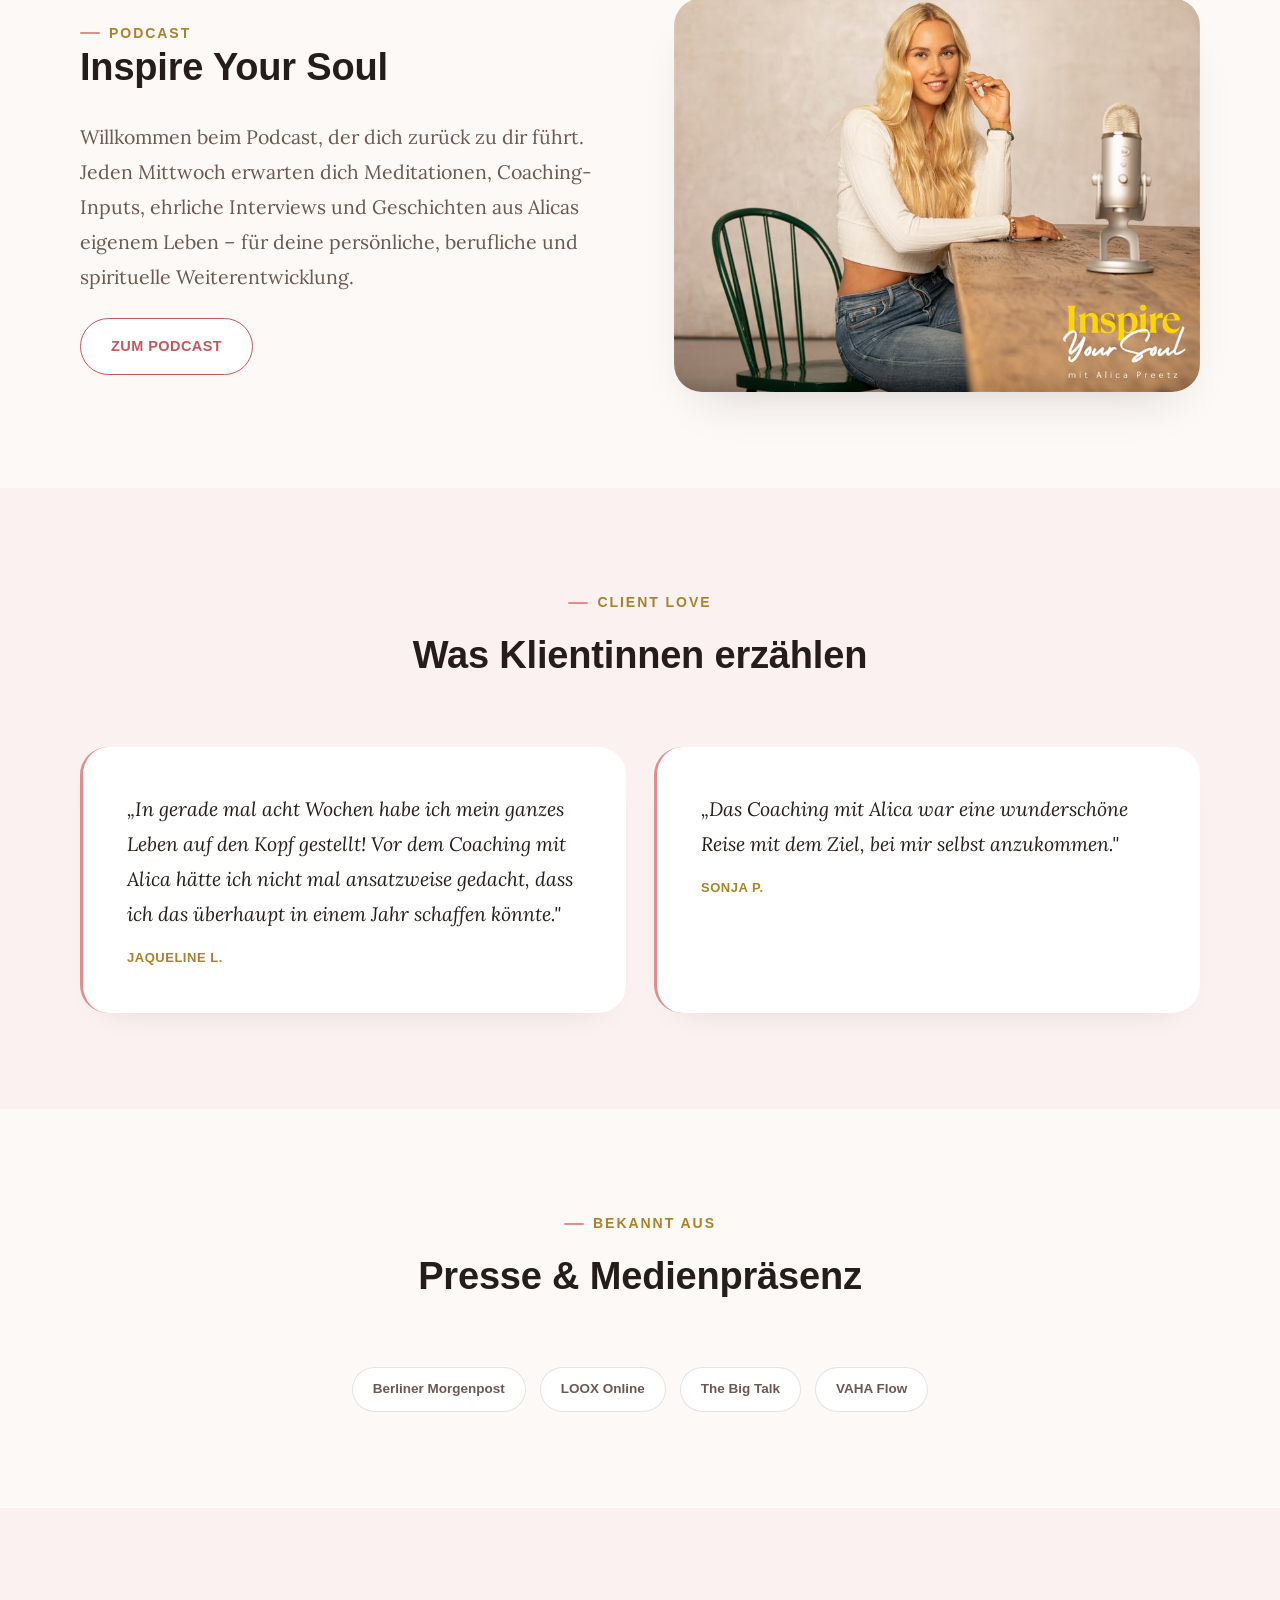
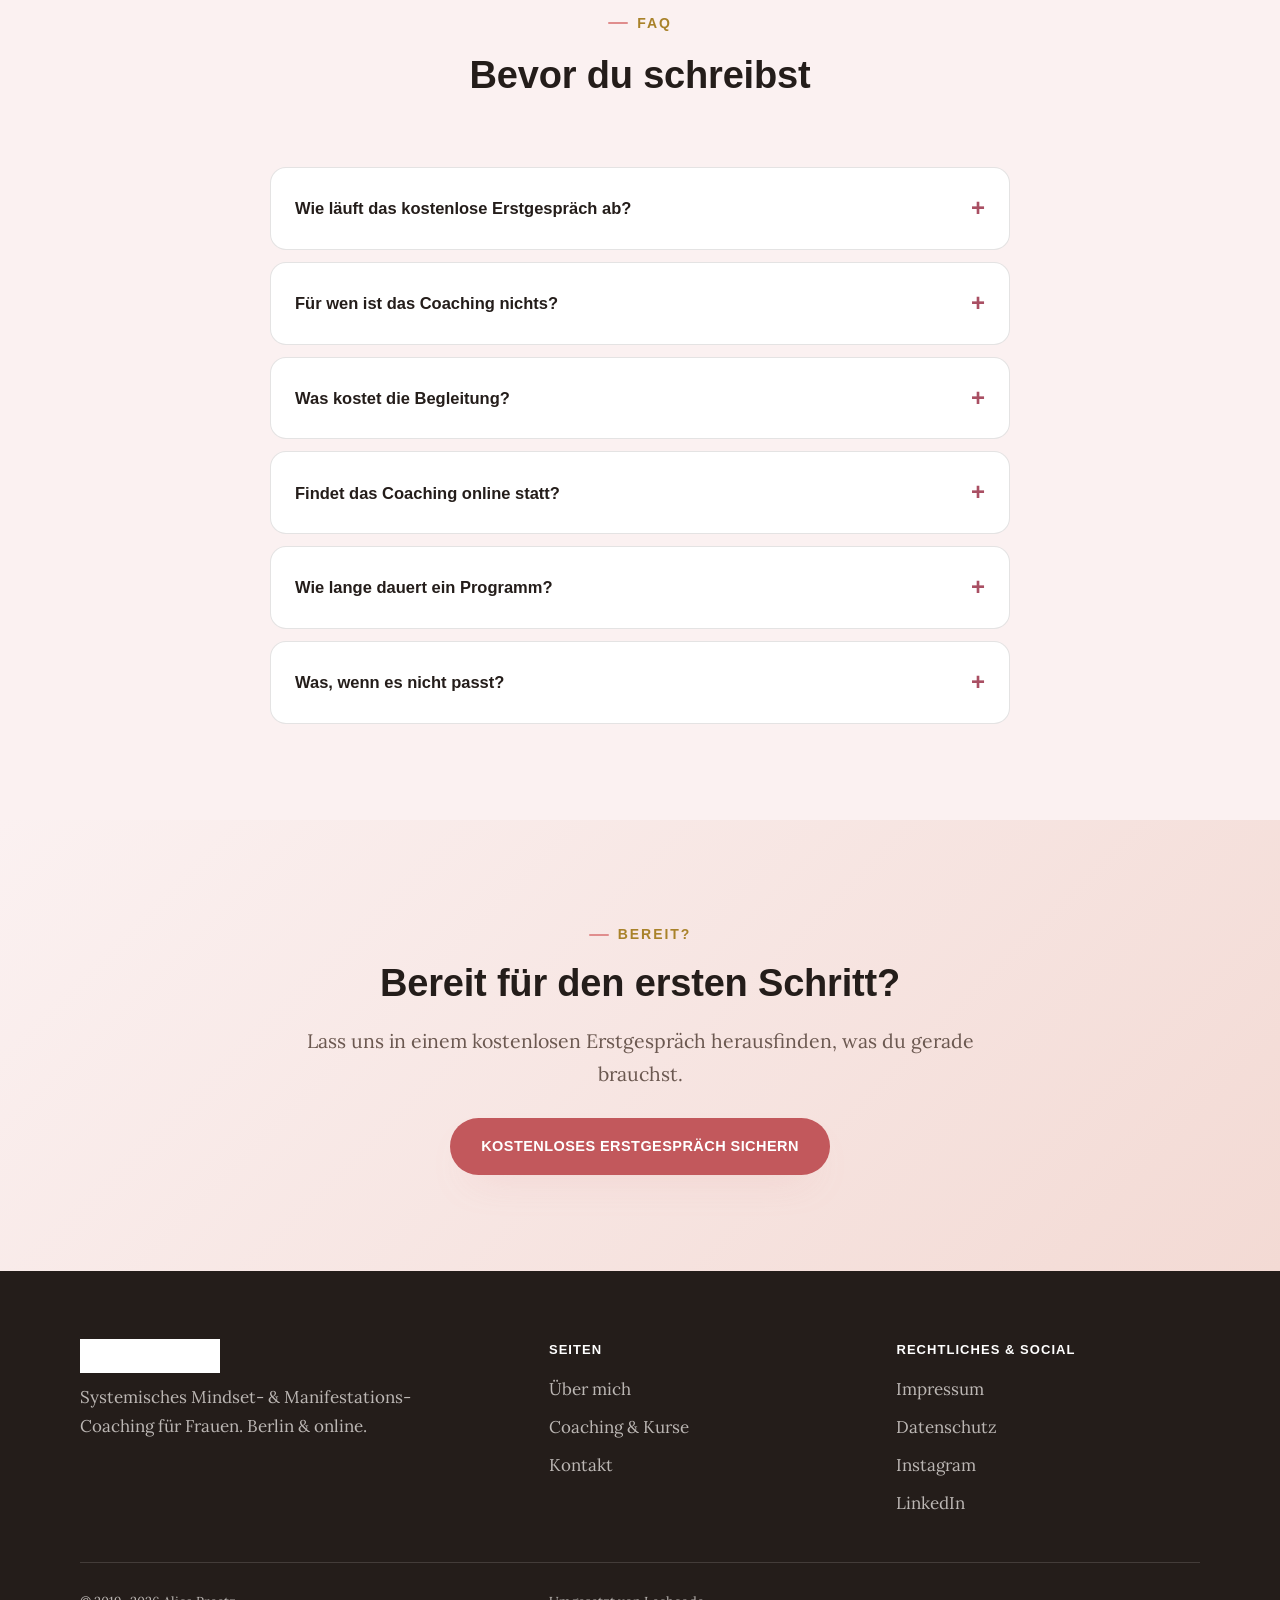
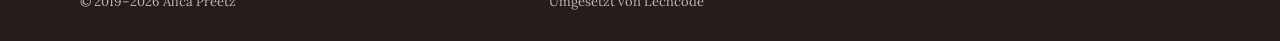
==== commit d7f5a382: "Grundlegendes Redesign: echtes Logo, Original-Markenfarben/-Fonts, Card-Hero statt Dark-Overlay" ====
--- a/index.html
+++ b/index.html
@@ -4,7 +4,9 @@
   ║  ALICA PREETZ · Systemisches Mindset- & Manifestations-Coaching     ║
   ║  Mehrseitig (PRAXIS) · gebaut von Lechcode · Single-File je Seite   ║
   ╠════════════════════════════════════════════════════════════════════╣
-  ║  MODUS: AUFTRAG —                                                    ║
+  ║  MODUS: AUFTRAG — Design/Branding an die echte Altseite angelehnt:  ║
+  ║   • Echtes Logo (assets/logo.png), Farben e08d8d/cfb135 verfeinert  ║
+  ║   • Lora = Fließtext, Lato = Headlines/Nav/Buttons (wie Original)   ║
   ║   • Alttexte übernommen + verbessert, s. _projekt/TEXT-DELTA.md     ║
   ║   • Kundenfotos der Altseite eingesetzt (Rechte-Check: s. OFFENE)   ║
   ║   • Formular = Web3Forms (Access-Key folgt vom Kunden)              ║
@@ -17,7 +19,7 @@
 <meta charset="UTF-8" />
 <meta name="viewport" content="width=device-width, initial-scale=1.0" />
 <script>document.documentElement.classList.add('js');if(location.search.indexOf('foto')>-1)document.documentElement.classList.add('foto');</script>
-<!-- ENTFERNEN sobald Impressum+Datenschutz live & vom Kunden freigegeben -->
+<!-- ENTFERNEN sobald Impressum+Datenschutz vom Kunden freigegeben -->
 <meta name="robots" content="noindex, nofollow" />
 <title>Mindset &amp; Manifestation Coaching für Frauen | Alica Preetz</title>
 <meta name="description" content="Systemisches Mindset- &amp; Manifestations-Coaching für Frauen aus Berlin. Mit Alica Preetz findest du zurück zu dir – Erstgespräch kostenlos &amp; unverbindlich." />
@@ -30,12 +32,11 @@
 <meta property="og:image" content="https://lechcode.github.io/alica-preetz-vorschau/assets/og.jpg" />
 <meta property="og:image:width" content="1200" />
 <meta property="og:image:height" content="630" />
-<meta name="theme-color" content="#2b211c" />
-<link rel="icon" href="data:image/svg+xml,%3Csvg xmlns='http://www.w3.org/2000/svg' viewBox='0 0 64 64'%3E%3Crect width='64' height='64' rx='16' fill='%232b211c'/%3E%3Ccircle cx='32' cy='24' r='9' fill='none' stroke='%23c97f6e' stroke-width='2.4'/%3E%3Cpath d='M17 50c2-9 8-14 15-14s13 5 15 14' fill='none' stroke='%23a9822a' stroke-width='2.4' stroke-linecap='round'/%3E%3C/svg%3E" />
+<meta name="theme-color" content="#fdf9f6" />
+<link rel="icon" href="data:image/svg+xml,%3Csvg xmlns='http://www.w3.org/2000/svg' viewBox='0 0 64 64'%3E%3Crect width='64' height='64' rx='16' fill='%23fdf9f6'/%3E%3Ctext x='32' y='42' font-family='Georgia,serif' font-size='30' font-style='italic' text-anchor='middle' fill='%23a94f63'%3EA%3C/text%3E%3C/svg%3E" />
 <!-- Schriften lokal (DSGVO: keine Verbindung zu Google-Servern) -->
-<link rel="preload" href="assets/fonts/lora-700.woff2" as="font" type="font/woff2" crossorigin>
-<link rel="preload" href="assets/fonts/lato-regular.woff2" as="font" type="font/woff2" crossorigin>
 <link rel="preload" href="assets/fonts/lato-700.woff2" as="font" type="font/woff2" crossorigin>
+<link rel="preload" href="assets/fonts/lora-regular.woff2" as="font" type="font/woff2" crossorigin>
 <link rel="preload" as="image" imagesrcset="assets/hero-800.jpg 800w, assets/hero-1200.jpg 1200w, assets/hero-1600.jpg 1600w" imagesizes="100vw" fetchpriority="high">
 <link rel="stylesheet" href="assets/fonts.css">
 <script type="application/ld+json">
@@ -45,7 +46,6 @@
   "name": "Alica Preetz Coaching",
   "url": "https://alica-preetz.de/",
   "image": "https://lechcode.github.io/alica-preetz-vorschau/assets/hero-1200.jpg",
-  "telephone": "",
   "priceRange": "€€",
   "areaServed": "DE",
   "address": {"@type":"PostalAddress","addressLocality":"Berlin","addressCountry":"DE"},
@@ -53,185 +53,163 @@
 }
 </script>
 <style>
-/* ═══ 1 · TOKENS — Creme · Terrakotta · Gold · Espresso ═══ */
+/* ═══ 1 · TOKENS — an die echte Marke angelehnt: Rosé/Gold/Creme, Lora+Lato ═══ */
 :root{
-  --paper:#fdf9f5; --sand:#f7ece7; --shell-line:rgba(58,46,42,.13);
-  --ink:#3a2e2a; --ink-soft:#6b5850; --ink-faint:#96837a;
-  --terra:#c97f6e; --terra-deep:#a95c4c;
-  --gold:#a9822a; --gold-deep:#8a6a1f;
-  --night:#2b211c; --night-soft:#3d2f28;
-  --line:rgba(58,46,42,.13);
+  --paper:#fdf9f6; --card:#fbf1f1; --card-2:#f6efd6;
+  --ink:#241d1a; --ink-soft:#6b5850; --ink-faint:#9c8a81;
+  --rose:#e08d8d; --rose-text:#a94f63; --rose-btn:#c2585c; --rose-btn-hover:#a9444a;
+  --gold:#cfb135; --gold-deep:#a9822a;
+  --night:#241d1a;
+  --line:rgba(36,29,26,.12);
   --serif:"Lora","Lora Fallback",Georgia,serif;
-  --script:"LaBelleAurore",var(--serif);
   --sans:"Lato","Lato Fallback",Arial,-apple-system,sans-serif;
 
-  --step--1:clamp(13.5px,.3vw + 12.7px,14.5px);
-  --step-0:clamp(16px,.4vw + 15px,17.5px);
-  --step-1:clamp(18px,.65vw + 16.3px,20.5px);
-  --step-2:clamp(21px,1.2vw + 17.8px,25px);
-  --step-3:clamp(25px,2.1vw + 19px,34px);
-  --step-4:clamp(30px,3.5vw + 18px,47px);
-  --step-5:clamp(34px,5vw + 16px,58px);
-  --lh-body:1.65; --lh-relaxed:1.78; --lh-snug:1.14;
-  --space-1:clamp(8px,1vw,12px);
-  --space-2:clamp(14px,1.6vw,18px);
-  --space-3:clamp(20px,2.4vw,28px);
-  --space-4:clamp(30px,3.8vw,44px);
-  --space-5:clamp(46px,6vw,72px);
-  --space-6:clamp(64px,9vw,116px);
-  --radius:16px; --radius-lg:26px; --radius-pill:999px;
-  --nav-h:68px;
-  --shadow:0 1px 0 rgba(255,255,255,.6) inset, 0 18px 40px -24px rgba(58,46,42,.28);
-  --shadow-lift:0 1px 0 rgba(255,255,255,.65) inset, 0 26px 54px -26px rgba(138,106,31,.35);
-  --ease:cubic-bezier(.22,.61,.36,1);
-  --focus:0 0 0 3px rgba(169,130,42,.5);
+  --step--1:clamp(13px,.3vw + 12.2px,14px);
+  --step-0:clamp(16px,.35vw + 15.2px,17px);
+  --step-1:clamp(18px,.5vw + 16.6px,19.5px);
+  --step-2:clamp(20px,.9vw + 17.6px,23px);
+  --step-3:clamp(23px,1.5vw + 19px,29px);
+  --step-4:clamp(27px,2.6vw + 20px,38px);
+  --step-5:clamp(28px,4vw + 18px,46px);
+  --lh-body:1.7; --lh-relaxed:1.8; --lh-snug:1.2;
+  --space-1:clamp(8px,1vw,12px); --space-2:clamp(14px,1.6vw,18px); --space-3:clamp(20px,2.4vw,28px);
+  --space-4:clamp(30px,3.8vw,44px); --space-5:clamp(44px,5.6vw,68px); --space-6:clamp(58px,7.5vw,96px);
+  --radius:16px; --radius-lg:28px; --radius-pill:999px; --nav-h:76px;
+  --shadow-soft:0 18px 40px -22px rgba(224,141,141,.4);
+  --shadow-card:0 1px 0 rgba(255,255,255,.7) inset, 0 24px 50px -28px rgba(36,29,26,.22);
+  --ease:cubic-bezier(.22,.61,.36,1); --focus:0 0 0 3px rgba(169,79,99,.45);
 }
 *{margin:0;padding:0;box-sizing:border-box;}
 html{scroll-behavior:smooth;scroll-padding-top:calc(var(--nav-h) + 14px);}
 @media (prefers-reduced-motion: reduce){html{scroll-behavior:auto;}}
-body{background:var(--paper);color:var(--ink);font-family:var(--sans);font-size:var(--step-0);line-height:var(--lh-body);-webkit-font-smoothing:antialiased;overflow-x:clip;}
-h1,h2,h3{font-family:var(--serif);font-weight:700;line-height:var(--lh-snug);letter-spacing:-.01em;color:var(--ink);text-wrap:balance;}
-h1 em,h2 em{font-style:italic;color:var(--terra-deep);}
-p{max-width:64ch;}
-a{color:var(--gold-deep);text-decoration:none;}
+body{background:var(--paper);color:var(--ink);font-family:var(--serif);font-size:var(--step-0);line-height:var(--lh-body);-webkit-font-smoothing:antialiased;overflow-x:clip;}
+h1,h2,h3{font-family:var(--sans);font-weight:700;line-height:var(--lh-snug);letter-spacing:-.005em;color:var(--ink);text-wrap:balance;}
+p{max-width:62ch;}
+a{color:var(--rose-text);text-decoration:none;}
 a:hover{text-decoration:underline;text-underline-offset:3px;}
 img,svg,picture{display:block;max-width:100%;}
 picture{display:block;}
-::selection{background:rgba(201,127,110,.28);}
+::selection{background:rgba(224,141,141,.3);}
 :focus-visible{outline:none;box-shadow:var(--focus);border-radius:6px;}
 .wrap{width:min(1120px,92vw);margin-inline:auto;}
 section{padding:var(--space-6) 0;position:relative;}
-.sec-head{max-width:60ch;margin-bottom:var(--space-5);}
+.sec-head{max-width:58ch;margin-bottom:var(--space-5);}
 .sec-head.center{margin-inline:auto;text-align:center;}
 .sec-head.center .eyebrow{justify-content:center;}
 .sec-head h2{font-size:var(--step-4);margin-top:var(--space-2);}
 .sec-head p{font-size:var(--step-1);line-height:var(--lh-relaxed);color:var(--ink-soft);margin-top:var(--space-3);}
-.eyebrow{font-weight:700;font-size:var(--step--1);letter-spacing:.16em;text-transform:uppercase;color:var(--gold-deep);display:inline-flex;align-items:center;gap:9px;}
-.eyebrow::before{content:"";width:22px;height:2px;border-radius:2px;background:var(--terra);flex:none;}
+.eyebrow{font-family:var(--sans);font-weight:700;font-size:var(--step--1);letter-spacing:.14em;text-transform:uppercase;color:var(--gold-deep);display:inline-flex;align-items:center;gap:9px;}
+.eyebrow::before{content:"";width:20px;height:2px;border-radius:2px;background:var(--rose);flex:none;}
 .skip{position:absolute;left:-9999px;top:0;background:var(--night);color:var(--paper);padding:12px 20px;border-radius:0 0 12px 0;z-index:200;font-weight:700;}
 .skip:focus{left:0;}
-.alt{background:var(--sand);}
-
-/* ═══ 2 · NAV ═══ */
-.nav{position:fixed;inset:0 0 auto 0;height:var(--nav-h);z-index:100;display:flex;align-items:center;transition:background .3s var(--ease),box-shadow .3s var(--ease);}
-.nav.scrolled{background:rgba(253,249,245,.92);backdrop-filter:blur(14px);-webkit-backdrop-filter:blur(14px);box-shadow:0 1px 0 var(--line);}
+.alt{background:var(--card);}
+.btn{display:inline-flex;align-items:center;justify-content:center;gap:8px;padding:15px 30px;border-radius:var(--radius-pill);font-family:var(--sans);font-weight:700;font-size:14.5px;letter-spacing:.03em;text-transform:uppercase;transition:transform .25s var(--ease),background .25s var(--ease),color .25s var(--ease);border:1.5px solid transparent;}
+.btn:hover{text-decoration:none;}
+.btn-primary{background:var(--rose-btn);color:#fff;box-shadow:var(--shadow-soft);}
+.btn-primary:hover{background:var(--rose-btn-hover);transform:translateY(-2px);}
+.btn-ghost{border-color:var(--rose-btn);color:var(--rose-btn);background:#fff;}
+.btn-ghost:hover{background:var(--rose-btn);color:#fff;transform:translateY(-2px);}
+
+/* ═══ 2 · NAV — hell, Logo, wie im Original ═══ */
+.nav{position:fixed;inset:0 0 auto 0;height:var(--nav-h);z-index:100;display:flex;align-items:center;background:rgba(253,249,246,.94);backdrop-filter:blur(12px);-webkit-backdrop-filter:blur(12px);border-bottom:1px solid var(--line);}
 .nav .wrap{display:flex;align-items:center;gap:var(--space-3);}
-.brand{display:flex;align-items:center;gap:10px;color:var(--ink);}
+.brand{display:flex;align-items:center;color:var(--ink);}
 .brand:hover{text-decoration:none;}
-.brand b{font-family:var(--serif);font-weight:700;font-size:19px;letter-spacing:-.01em;}
-.nav.at-top:not(.menu-open) .brand b{color:var(--paper);}
-.nav.at-top:not(.menu-open) .nav-links a{color:var(--paper);}
-.nav-links{display:flex;gap:clamp(14px,2vw,26px);margin-left:auto;align-items:center;}
-.nav-links a{color:var(--ink);font-weight:700;font-size:15px;padding:8px 2px;}
-.nav-links a:hover{color:var(--terra-deep);text-decoration:none;}
-.nav-cta{background:var(--terra);color:#fff !important;padding:11px 20px !important;border-radius:var(--radius-pill);box-shadow:var(--shadow);}
-.nav-cta:hover{background:var(--terra-deep);}
-.nav.at-top:not(.menu-open) .nav-cta{color:#fff !important;}
-.burger{display:none;margin-left:auto;background:none;border:1px solid var(--line);border-radius:12px;width:48px;height:48px;cursor:pointer;align-items:center;justify-content:center;flex-direction:column;gap:5px;}
-.burger span{width:22px;height:2px;background:var(--ink);border-radius:2px;}
-.nav.at-top:not(.menu-open) .burger span{background:var(--paper);}
+.brand img{height:40px;width:auto;display:block;}
+.nav-links{display:flex;gap:clamp(16px,2vw,30px);margin-left:auto;align-items:center;}
+.nav-links a{font-family:var(--sans);color:var(--ink);font-weight:700;font-size:13.5px;letter-spacing:.08em;text-transform:uppercase;padding:8px 2px;}
+.nav-links a:hover{color:var(--rose-text);text-decoration:none;}
+.nav-cta{background:var(--rose-btn);color:#fff !important;padding:11px 22px !important;border-radius:var(--radius-pill);box-shadow:var(--shadow-soft);}
+.nav-cta:hover{background:var(--rose-btn-hover);}
+.burger{display:none;margin-left:auto;background:none;border:1px solid var(--line);border-radius:12px;width:46px;height:46px;cursor:pointer;align-items:center;justify-content:center;flex-direction:column;gap:5px;}
+.burger span{width:20px;height:2px;background:var(--ink);border-radius:2px;}
 @media (max-width:900px){
-  .nav-links{display:none;position:fixed;inset:0;background:var(--night);flex-direction:column;justify-content:center;align-items:center;gap:28px;}
-  .nav-links a{color:var(--paper) !important;font-size:24px;}
+  .nav-links{display:none;position:fixed;inset:0;background:var(--paper);flex-direction:column;justify-content:center;align-items:center;gap:26px;}
+  .nav-links a{font-size:20px;}
   .menu-open .nav-links{display:flex;}
   .burger{display:flex;z-index:110;}
-  .menu-open .burger span{background:var(--paper);}
 }
 
-/* ═══ 3 · HERO ═══ */
-.hero{min-height:100svh;display:flex;align-items:flex-end;position:relative;color:#fff;}
-.foto .hero{min-height:auto;padding-top:calc(var(--nav-h) + 40px);}
-.hero picture{position:absolute;inset:0;z-index:-2;}
-.hero img{width:100%;height:100%;object-fit:cover;object-position:50% 22%;}
-.hero::after{content:"";position:absolute;inset:0;z-index:-1;background:linear-gradient(180deg,rgba(43,33,28,.15) 0%,rgba(43,33,28,.35) 45%,rgba(43,33,28,.88) 100%);}
-.hero .wrap{padding-bottom:var(--space-6);}
-.hero-content{max-width:640px;}
-.hero .eyebrow{color:#f0d9a6;}
-.hero .eyebrow::before{background:#f0d9a6;}
-.hero h1{color:#fff;font-size:var(--step-5);margin-top:var(--space-2);}
-.hero .lead{color:rgba(255,255,255,.92);font-size:var(--step-1);line-height:var(--lh-relaxed);margin-top:var(--space-3);max-width:52ch;}
-.hero-cta{display:flex;gap:14px;flex-wrap:wrap;margin-top:var(--space-4);}
-.btn{display:inline-flex;align-items:center;justify-content:center;gap:8px;padding:15px 28px;border-radius:var(--radius-pill);font-weight:700;font-size:15px;transition:transform .25s var(--ease),background .25s var(--ease);}
-.btn:hover{text-decoration:none;}
-.btn-primary{background:var(--terra);color:#fff;box-shadow:var(--shadow-lift);}
-.btn-primary:hover{background:var(--terra-deep);transform:translateY(-2px);}
-.btn-ghost{border:1.5px solid rgba(255,255,255,.55);color:#fff;}
-.btn-ghost:hover{background:rgba(255,255,255,.12);transform:translateY(-2px);}
-
-/* ═══ 4 · VERTRAUENSLEISTE ═══ */
-.facts{background:var(--night);color:var(--paper);}
-.facts .wrap{display:grid;grid-template-columns:repeat(4,1fr);gap:var(--space-3);text-align:center;padding:var(--space-4) 0;}
-.facts b{display:block;font-family:var(--serif);font-size:var(--step-3);color:#f0d9a6;}
-.facts span{display:block;font-size:14px;color:rgba(253,249,245,.75);margin-top:6px;}
+/* ═══ 3 · HERO — Bild + überlappende Card (Original-Pattern „BannerText__card") ═══ */
+.hero{padding-top:calc(var(--nav-h) + var(--space-4));}
+.hero-figure{border-radius:var(--radius-lg);overflow:hidden;height:clamp(360px,50vw,560px);box-shadow:var(--shadow-card);}
+.hero-figure img{width:100%;height:100%;object-fit:cover;object-position:50% 18%;}
+.hero-card{background:var(--card);border-radius:var(--radius-lg);box-shadow:var(--shadow-card);padding:clamp(28px,4vw,52px);max-width:640px;margin:clamp(-70px,-6vw,-40px) auto 0 clamp(20px,4vw,64px);position:relative;z-index:2;}
+.hero-card h1{color:var(--rose-text);font-size:var(--step-5);margin-top:var(--space-2);}
+.hero-card .lead{font-family:var(--serif);color:var(--ink-soft);font-size:var(--step-1);line-height:var(--lh-relaxed);margin-top:var(--space-2);max-width:48ch;}
+.hero-cta{display:flex;gap:14px;flex-wrap:wrap;margin-top:var(--space-3);}
+@media (max-width:700px){.hero-card{margin-inline:12px;margin-top:-36px;}}
+
+/* ═══ 4 · VERTRAUENSLEISTE — hell statt dunkel ═══ */
+.facts{padding-top:var(--space-5);padding-bottom:var(--space-5);}
+.facts .wrap{display:grid;grid-template-columns:repeat(4,1fr);gap:var(--space-3);text-align:center;border-top:1px solid var(--line);border-bottom:1px solid var(--line);padding:var(--space-4) 0;}
+.facts b{display:block;font-family:var(--sans);font-size:var(--step-3);color:var(--rose-text);}
+.facts span{display:block;font-size:13.5px;color:var(--ink-faint);margin-top:6px;letter-spacing:.02em;}
 @media (max-width:700px){.facts .wrap{grid-template-columns:repeat(2,1fr);}}
 
 /* ═══ 5 · ÜBER-MICH-TEASER ═══ */
-.about-teaser .wrap{display:grid;grid-template-columns:.85fr 1.15fr;gap:var(--space-5);align-items:center;}
-.about-teaser figure{border-radius:var(--radius-lg);overflow:hidden;box-shadow:var(--shadow-lift);aspect-ratio:4/5;}
-.about-teaser img{width:100%;height:100%;object-fit:cover;}
+.about-teaser .wrap{display:grid;grid-template-columns:.8fr 1.2fr;gap:var(--space-5);align-items:center;}
+.about-teaser figure{border-radius:var(--radius-lg);overflow:hidden;box-shadow:var(--shadow-card);aspect-ratio:3/4;}
+.about-teaser img{width:100%;height:100%;object-fit:cover;object-position:50% 8%;}
 .about-teaser h2{font-size:var(--step-4);}
 .about-teaser p{color:var(--ink-soft);font-size:var(--step-1);line-height:var(--lh-relaxed);margin-top:var(--space-2);}
-.quote{font-family:var(--serif);font-style:italic;font-size:var(--step-2);color:var(--terra-deep);margin-top:var(--space-3);line-height:1.4;border-left:3px solid var(--terra);padding-left:20px;}
-@media (max-width:850px){.about-teaser .wrap{grid-template-columns:1fr;}}
+.quote{font-family:var(--serif);font-style:italic;font-size:var(--step-2);color:var(--rose-text);margin-top:var(--space-3);line-height:1.45;border-left:3px solid var(--rose);padding-left:20px;}
+@media (max-width:850px){.about-teaser .wrap{grid-template-columns:1fr;}.about-teaser figure{max-width:380px;margin-inline:auto;}}
 
 /* ═══ 6 · ANGEBOTE ═══ */
 .offers-grid{display:grid;grid-template-columns:repeat(3,1fr);gap:var(--space-3);}
-.offer-card{background:#fff;border:1px solid var(--line);border-radius:var(--radius-lg);padding:var(--space-4);box-shadow:var(--shadow);transition:transform .3s var(--ease),box-shadow .3s var(--ease);}
-.offer-card:hover{transform:translateY(-6px);box-shadow:var(--shadow-lift);}
+.offer-card{background:#fff;border:1px solid var(--line);border-radius:var(--radius-lg);padding:var(--space-4);box-shadow:0 1px 0 rgba(255,255,255,.7) inset, 0 16px 34px -26px rgba(36,29,26,.18);transition:transform .3s var(--ease),box-shadow .3s var(--ease);}
+.offer-card:hover{transform:translateY(-6px);box-shadow:var(--shadow-card);}
 .offer-card h3{font-size:var(--step-2);}
-.offer-card .tag{display:inline-block;font-size:12px;font-weight:700;letter-spacing:.08em;text-transform:uppercase;color:var(--gold-deep);background:var(--sand);padding:5px 12px;border-radius:var(--radius-pill);margin-bottom:14px;}
+.offer-card .tag{display:inline-block;font-family:var(--sans);font-size:11.5px;font-weight:700;letter-spacing:.08em;text-transform:uppercase;color:var(--gold-deep);background:var(--card-2);padding:5px 12px;border-radius:var(--radius-pill);margin-bottom:14px;}
 .offer-card p{color:var(--ink-soft);font-size:15.5px;margin-top:10px;}
-.offer-card a.more{display:inline-block;margin-top:16px;font-weight:700;}
+.offer-card a.more{display:inline-block;margin-top:16px;font-weight:700;font-family:var(--sans);font-size:14px;}
 @media (max-width:900px){.offers-grid{grid-template-columns:1fr;}}
 
-/* ═══ 7 · PODCAST ═══ */
-.podcast{background:var(--night);color:var(--paper);}
+/* ═══ 7 · PODCAST — helle Sektion, echtes Cover ═══ */
 .podcast .wrap{display:grid;grid-template-columns:1fr 1fr;gap:var(--space-5);align-items:center;}
-.podcast h2{color:#fff;font-size:var(--step-4);}
-.podcast .eyebrow{color:#f0d9a6;}
-.podcast .eyebrow::before{background:#f0d9a6;}
-.podcast p{color:rgba(253,249,245,.82);font-size:var(--step-1);line-height:var(--lh-relaxed);margin-top:var(--space-3);}
-.podcast figure{aspect-ratio:1/1;border-radius:var(--radius-lg);overflow:hidden;box-shadow:var(--shadow-lift);max-width:360px;margin-inline:auto;}
-.podcast img{width:100%;height:100%;object-fit:cover;}
+.podcast h2{font-size:var(--step-4);}
+.podcast p{color:var(--ink-soft);font-size:var(--step-1);line-height:var(--lh-relaxed);margin-top:var(--space-3);}
+.podcast figure{aspect-ratio:4/3;border-radius:var(--radius-lg);overflow:hidden;box-shadow:var(--shadow-card);}
+.podcast img{width:100%;height:100%;object-fit:cover;object-position:50% 30%;}
 @media (max-width:850px){.podcast .wrap{grid-template-columns:1fr;}.podcast figure{order:-1;}}
 
 /* ═══ 8 · TESTIMONIALS ═══ */
 .testi-grid{display:grid;grid-template-columns:repeat(2,1fr);gap:var(--space-3);}
-.testi{background:#fff;border-radius:var(--radius-lg);padding:var(--space-4);border-left:3px solid var(--terra);box-shadow:var(--shadow);}
+.testi{background:#fff;border-radius:var(--radius-lg);padding:var(--space-4);border-left:3px solid var(--rose);box-shadow:0 1px 0 rgba(255,255,255,.7) inset, 0 16px 34px -26px rgba(36,29,26,.18);}
 .testi p{font-family:var(--serif);font-style:italic;font-size:var(--step-1);line-height:var(--lh-relaxed);color:var(--ink);}
-.testi cite{display:block;margin-top:16px;font-style:normal;font-weight:700;font-size:14px;color:var(--gold-deep);}
+.testi cite{display:block;margin-top:16px;font-style:normal;font-weight:700;font-family:var(--sans);font-size:13px;letter-spacing:.04em;text-transform:uppercase;color:var(--gold-deep);}
 @media (max-width:800px){.testi-grid{grid-template-columns:1fr;}}
 
 /* ═══ 9 · PRESSE ═══ */
 .press .wrap{text-align:center;}
 .press-list{display:flex;flex-wrap:wrap;justify-content:center;gap:14px;margin-top:var(--space-3);}
-.press-list span{background:#fff;border:1px solid var(--line);border-radius:var(--radius-pill);padding:10px 20px;font-size:14px;font-weight:700;color:var(--ink-soft);}
+.press-list span{background:#fff;border:1px solid var(--line);border-radius:var(--radius-pill);padding:10px 20px;font-size:13.5px;font-family:var(--sans);font-weight:700;color:var(--ink-soft);}
 
 /* ═══ 10 · FAQ ═══ */
-.faq-list{max-width:760px;margin-inline:auto;display:flex;flex-direction:column;gap:12px;}
+.faq-list{max-width:740px;margin-inline:auto;display:flex;flex-direction:column;gap:12px;}
 details{background:#fff;border:1px solid var(--line);border-radius:var(--radius);padding:20px 24px;}
-summary{cursor:pointer;font-weight:700;font-family:var(--serif);font-size:var(--step-1);list-style:none;display:flex;justify-content:space-between;align-items:center;gap:16px;}
+summary{cursor:pointer;font-weight:700;font-family:var(--sans);font-size:16.5px;list-style:none;display:flex;justify-content:space-between;align-items:center;gap:16px;}
 summary::-webkit-details-marker{display:none;}
-summary::after{content:"+";font-size:26px;color:var(--terra);flex:none;transition:transform .25s var(--ease);}
+summary::after{content:"+";font-size:24px;color:var(--rose-text);flex:none;transition:transform .25s var(--ease);}
 details[open] summary::after{transform:rotate(45deg);}
 details p{margin-top:14px;color:var(--ink-soft);line-height:var(--lh-relaxed);}
 
 /* ═══ 11 · KONTAKT-CTA ═══ */
-.cta-band{background:linear-gradient(135deg,var(--terra) 0%,var(--gold) 100%);color:#fff;text-align:center;}
-.cta-band h2{color:#fff;font-size:var(--step-4);}
-.cta-band p{color:rgba(255,255,255,.92);margin:var(--space-2) auto 0;font-size:var(--step-1);}
-.cta-band .btn-primary{background:var(--night);margin-top:var(--space-3);}
-.cta-band .btn-primary:hover{background:var(--night-soft);}
+.cta-band{background:linear-gradient(135deg,var(--card) 0%,#f3dad4 100%);text-align:center;}
+.cta-band h2{font-size:var(--step-4);}
+.cta-band p{color:var(--ink-soft);margin:var(--space-2) auto 0;font-size:var(--step-1);}
+.cta-band .btn{margin-top:var(--space-3);}
 
 /* ═══ 12 · FOOTER ═══ */
-.site-footer{background:var(--night);color:rgba(253,249,245,.7);padding:var(--space-5) 0 var(--space-3);}
+.site-footer{background:var(--night);color:rgba(253,249,246,.7);padding:var(--space-5) 0 var(--space-3);}
 .site-footer .wrap{display:grid;grid-template-columns:1.4fr 1fr 1fr;gap:var(--space-4);}
-.site-footer b{color:#fff;font-family:var(--serif);font-size:20px;}
-.site-footer h4{color:#fff;font-size:14px;letter-spacing:.08em;text-transform:uppercase;margin-bottom:14px;}
+.site-footer img{height:34px;filter:brightness(0) invert(1);margin-bottom:10px;}
+.site-footer h4{color:#fff;font-family:var(--sans);font-size:13px;letter-spacing:.08em;text-transform:uppercase;margin-bottom:14px;}
 .site-footer ul{list-style:none;display:flex;flex-direction:column;gap:9px;}
-.site-footer a{color:rgba(253,249,245,.7);}
-.site-footer a:hover{color:#f0d9a6;}
-.foot-bottom{border-top:1px solid rgba(253,249,245,.14);margin-top:var(--space-4);padding-top:var(--space-3);display:flex;justify-content:space-between;flex-wrap:wrap;gap:10px;font-size:13px;}
+.site-footer a{color:rgba(253,249,246,.7);}
+.site-footer a:hover{color:var(--gold);}
+.foot-bottom{border-top:1px solid rgba(253,249,246,.14);margin-top:var(--space-4);padding-top:var(--space-3);display:flex;justify-content:space-between;flex-wrap:wrap;gap:10px;font-size:13px;}
 @media (max-width:700px){.site-footer .wrap{grid-template-columns:1fr;}}
 
 /* ═══ 13 · REVEAL / MOTION ═══ */
@@ -244,9 +222,9 @@
 <body>
 <a class="skip" href="#main">Zum Inhalt springen</a>
 
-<nav class="nav at-top" id="nav">
+<nav class="nav" id="nav">
   <div class="wrap">
-    <a class="brand" href="index.html"><b>Alica Preetz</b></a>
+    <a class="brand" href="index.html"><img src="assets/logo.png" alt="Alica Preetz — Inspire Your Soul" width="320" height="165"></a>
     <div class="nav-links" id="navLinks">
       <a href="ueber-mich.html">Über mich</a>
       <a href="coaching.html">Coaching &amp; Kurse</a>
@@ -262,18 +240,19 @@
 <main id="main">
 
   <section class="hero">
-    <picture>
-      <source srcset="assets/hero-1600.jpg 1600w, assets/hero-1200.jpg 1200w, assets/hero-800.jpg 800w, assets/hero-400.jpg 400w" sizes="100vw" type="image/jpeg">
-      <img src="assets/hero-1200.jpg" srcset="assets/hero-1600.jpg 1600w, assets/hero-1200.jpg 1200w, assets/hero-800.jpg 800w, assets/hero-400.jpg 400w" sizes="100vw" alt="Alica Preetz, Mindset- und Manifestations-Coach, im Portrait" width="1600" height="1283" fetchpriority="high" decoding="async">
-    </picture>
-    <div class="wrap">
-      <div class="hero-content">
+    <div class="wrap">
+      <div class="hero-figure">
+        <picture>
+          <img src="assets/hero-1200.jpg" srcset="assets/hero-1600.jpg 1600w, assets/hero-1200.jpg 1200w, assets/hero-800.jpg 800w, assets/hero-400.jpg 400w" sizes="(max-width:900px) 92vw, 1120px" alt="Alica Preetz, Mindset- und Manifestations-Coach, lächelnd vor einer mediterranen Kachelwand" width="1600" height="1283" fetchpriority="high" decoding="async">
+        </picture>
+      </div>
+      <div class="hero-card">
         <span class="eyebrow">Systemisches Coaching für Frauen · Berlin</span>
-        <h1>Create a life you <em>can't wait</em> to wake up to.</h1>
+        <h1>Create a life you can't wait to wake up to.</h1>
         <p class="lead">Mindset- &amp; Manifestations-Coaching für Frauen, die spüren: da ist noch mehr. Lass uns gemeinsam herausfinden, wer du wirklich bist – und wohin du als Nächstes willst.</p>
         <div class="hero-cta">
-          <a class="btn btn-primary" href="kontakt.html">Kostenloses Erstgespräch sichern</a>
-          <a class="btn btn-ghost" href="coaching.html">Meine Angebote ansehen</a>
+          <a class="btn btn-primary" href="kontakt.html">Kostenloses Erstgespräch</a>
+          <a class="btn btn-ghost" href="coaching.html">Meine Angebote</a>
         </div>
       </div>
     </div>
@@ -292,7 +271,7 @@
     <div class="wrap">
       <figure>
         <picture>
-          <img src="assets/portrait-800.jpg" srcset="assets/portrait-400.jpg 400w, assets/portrait-800.jpg 800w, assets/portrait-1200.jpg 1200w" sizes="(max-width:850px) 80vw, 38vw" alt="Alica Preetz lächelnd im Portrait" width="800" height="1266" loading="lazy" decoding="async">
+          <img src="assets/portrait-800.jpg" srcset="assets/portrait-400.jpg 400w, assets/portrait-800.jpg 800w, assets/portrait-1600.jpg 1600w" sizes="(max-width:850px) 70vw, 34vw" alt="Alica Preetz lachend, Hände im Haar, im sonnigen Garten" width="800" height="1266" loading="lazy" decoding="async">
         </picture>
       </figure>
       <div>
@@ -341,15 +320,15 @@
         <span class="eyebrow">Podcast</span>
         <h2>Inspire Your Soul</h2>
         <p>Willkommen beim Podcast, der dich zurück zu dir führt. Jeden Mittwoch erwarten dich Meditationen, Coaching-Inputs, ehrliche Interviews und Geschichten aus Alicas eigenem Leben – für deine persönliche, berufliche und spirituelle Weiterentwicklung.</p>
-        <a class="btn btn-ghost" style="margin-top:24px;color:var(--paper);border-color:rgba(255,255,255,.55)" href="https://alica-preetz.de/blog/" rel="noopener">Zum Podcast <!-- HIER: Ziel-Plattform-Link vom Kunden ergänzen --></a>
+        <a class="btn btn-ghost" style="margin-top:24px" href="https://alica-preetz.de/blog/" rel="noopener">Zum Podcast <!-- HIER: Ziel-Plattform-Link vom Kunden ergänzen --></a>
       </div>
       <figure>
-        <img src="assets/rooftop-800.jpg" srcset="assets/rooftop-400.jpg 400w, assets/rooftop-800.jpg 800w, assets/rooftop-1600.jpg 1600w" sizes="(max-width:850px) 70vw, 30vw" alt="Alica Preetz beim EVOLVE-Rooftop-Event 2023" width="800" height="548" loading="lazy" decoding="async">
+        <img src="assets/podcast-800.jpg" srcset="assets/podcast-400.jpg 400w, assets/podcast-800.jpg 800w, assets/podcast-1200.jpg 1200w" sizes="(max-width:850px) 80vw, 40vw" alt="Alica Preetz am Podcast-Mikrofon, Cover „Inspire Your Soul mit Alica Preetz"" width="800" height="600" loading="lazy" decoding="async">
       </figure>
     </div>
   </section>
 
-  <section class="reveal">
+  <section class="alt reveal">
     <div class="wrap">
       <div class="sec-head center">
         <span class="eyebrow">Client Love</span>
@@ -358,17 +337,17 @@
       <div class="testi-grid">
         <div class="testi">
           <p>„In gerade mal acht Wochen habe ich mein ganzes Leben auf den Kopf gestellt! Vor dem Coaching mit Alica hätte ich nicht mal ansatzweise gedacht, dass ich das überhaupt in einem Jahr schaffen könnte."</p>
-          <cite>— Jaqueline L.</cite>
+          <cite>Jaqueline L.</cite>
         </div>
         <div class="testi">
           <p>„Das Coaching mit Alica war eine wunderschöne Reise mit dem Ziel, bei mir selbst anzukommen."</p>
-          <cite>— Sonja P.</cite>
-        </div>
-      </div>
-    </div>
-  </section>
-
-  <section class="alt press reveal">
+          <cite>Sonja P.</cite>
+        </div>
+      </div>
+    </div>
+  </section>
+
+  <section class="press reveal">
     <div class="wrap">
       <div class="sec-head center">
         <span class="eyebrow">Bekannt aus</span>
@@ -384,7 +363,7 @@
     </div>
   </section>
 
-  <section class="reveal" id="faq">
+  <section class="alt reveal" id="faq">
     <div class="wrap">
       <div class="sec-head center">
         <span class="eyebrow">FAQ</span>
@@ -421,7 +400,8 @@
 
   <section class="cta-band reveal">
     <div class="wrap">
-      <h2>Bereit für den ersten Schritt?</h2>
+      <span class="eyebrow" style="justify-content:center">Bereit?</span>
+      <h2 style="margin-top:14px">Bereit für den ersten Schritt?</h2>
       <p>Lass uns in einem kostenlosen Erstgespräch herausfinden, was du gerade brauchst.</p>
       <a class="btn btn-primary" href="kontakt.html">Kostenloses Erstgespräch sichern</a>
     </div>
@@ -432,8 +412,8 @@
 <footer class="site-footer">
   <div class="wrap">
     <div>
-      <b>Alica Preetz</b>
-      <p style="margin-top:14px;max-width:34ch;color:rgba(253,249,245,.7)">Systemisches Mindset- &amp; Manifestations-Coaching für Frauen. Berlin &amp; online.</p>
+      <img src="assets/logo.png" alt="Alica Preetz" width="140" height="72">
+      <p style="margin-top:6px;max-width:34ch;color:rgba(253,249,246,.7)">Systemisches Mindset- &amp; Manifestations-Coaching für Frauen. Berlin &amp; online.</p>
     </div>
     <div>
       <h4>Seiten</h4>
@@ -461,12 +441,7 @@
 
 <script>
 (function(){
-  var nav=document.getElementById('nav'),burger=document.getElementById('burger');
-  function onScroll(){
-    if(window.scrollY>10){nav.classList.add('scrolled');nav.classList.remove('at-top');}
-    else{nav.classList.remove('scrolled');nav.classList.add('at-top');}
-  }
-  window.addEventListener('scroll',onScroll,{passive:true});onScroll();
+  var burger=document.getElementById('burger');
   burger.addEventListener('click',function(){
     var open=document.body.classList.toggle('menu-open');
     burger.setAttribute('aria-expanded',open?'true':'false');
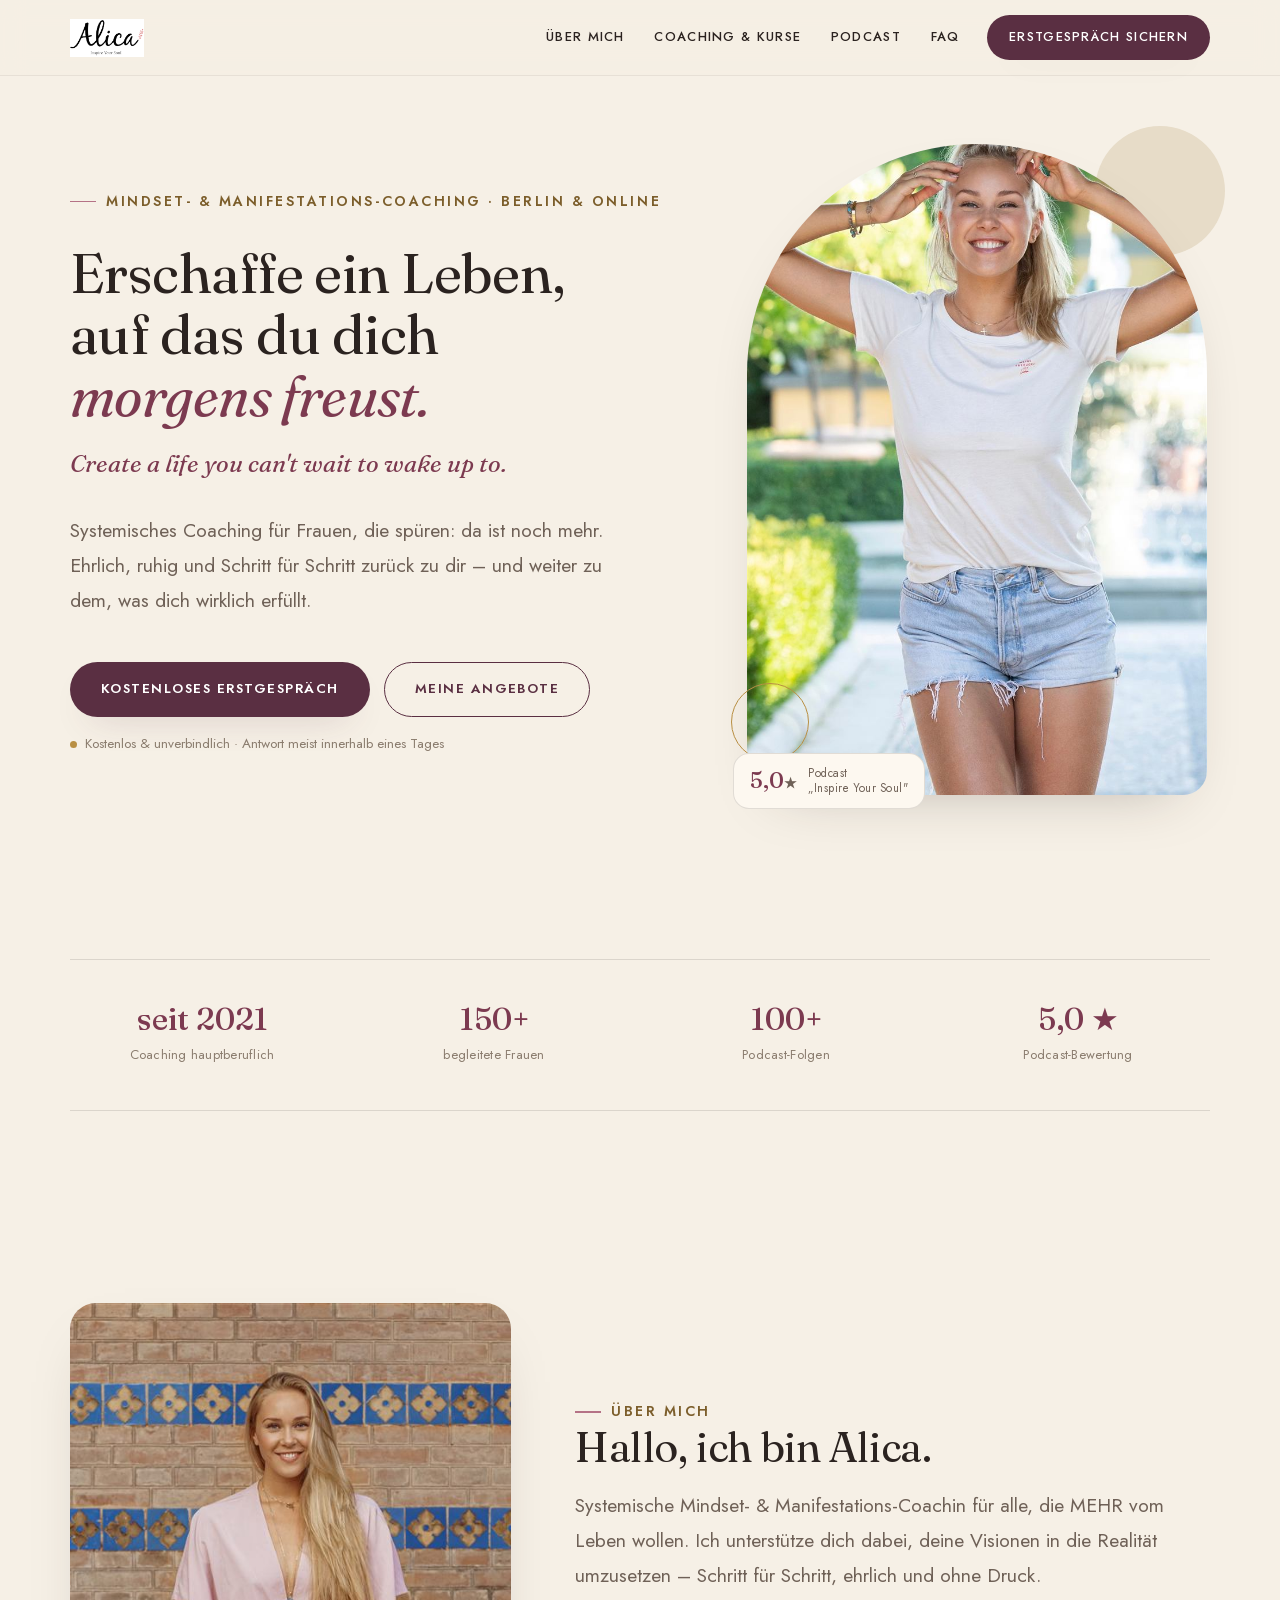
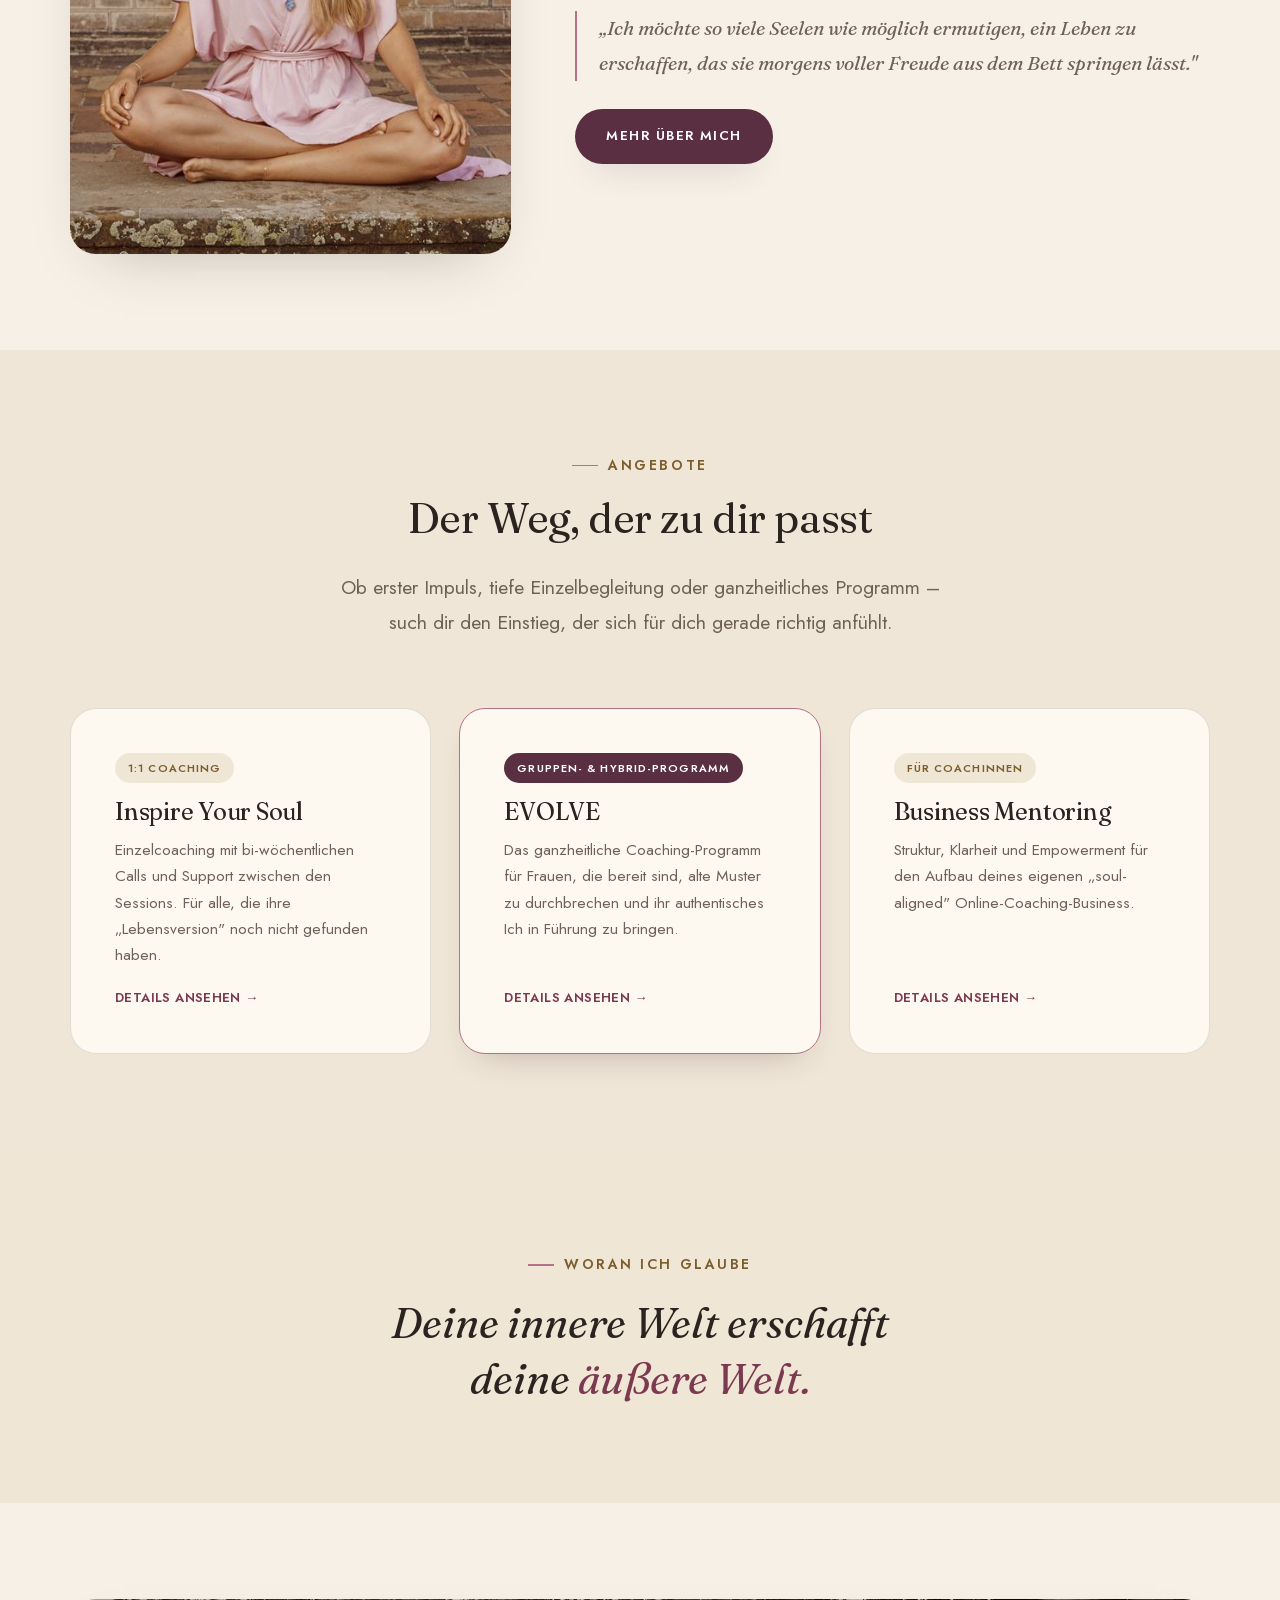
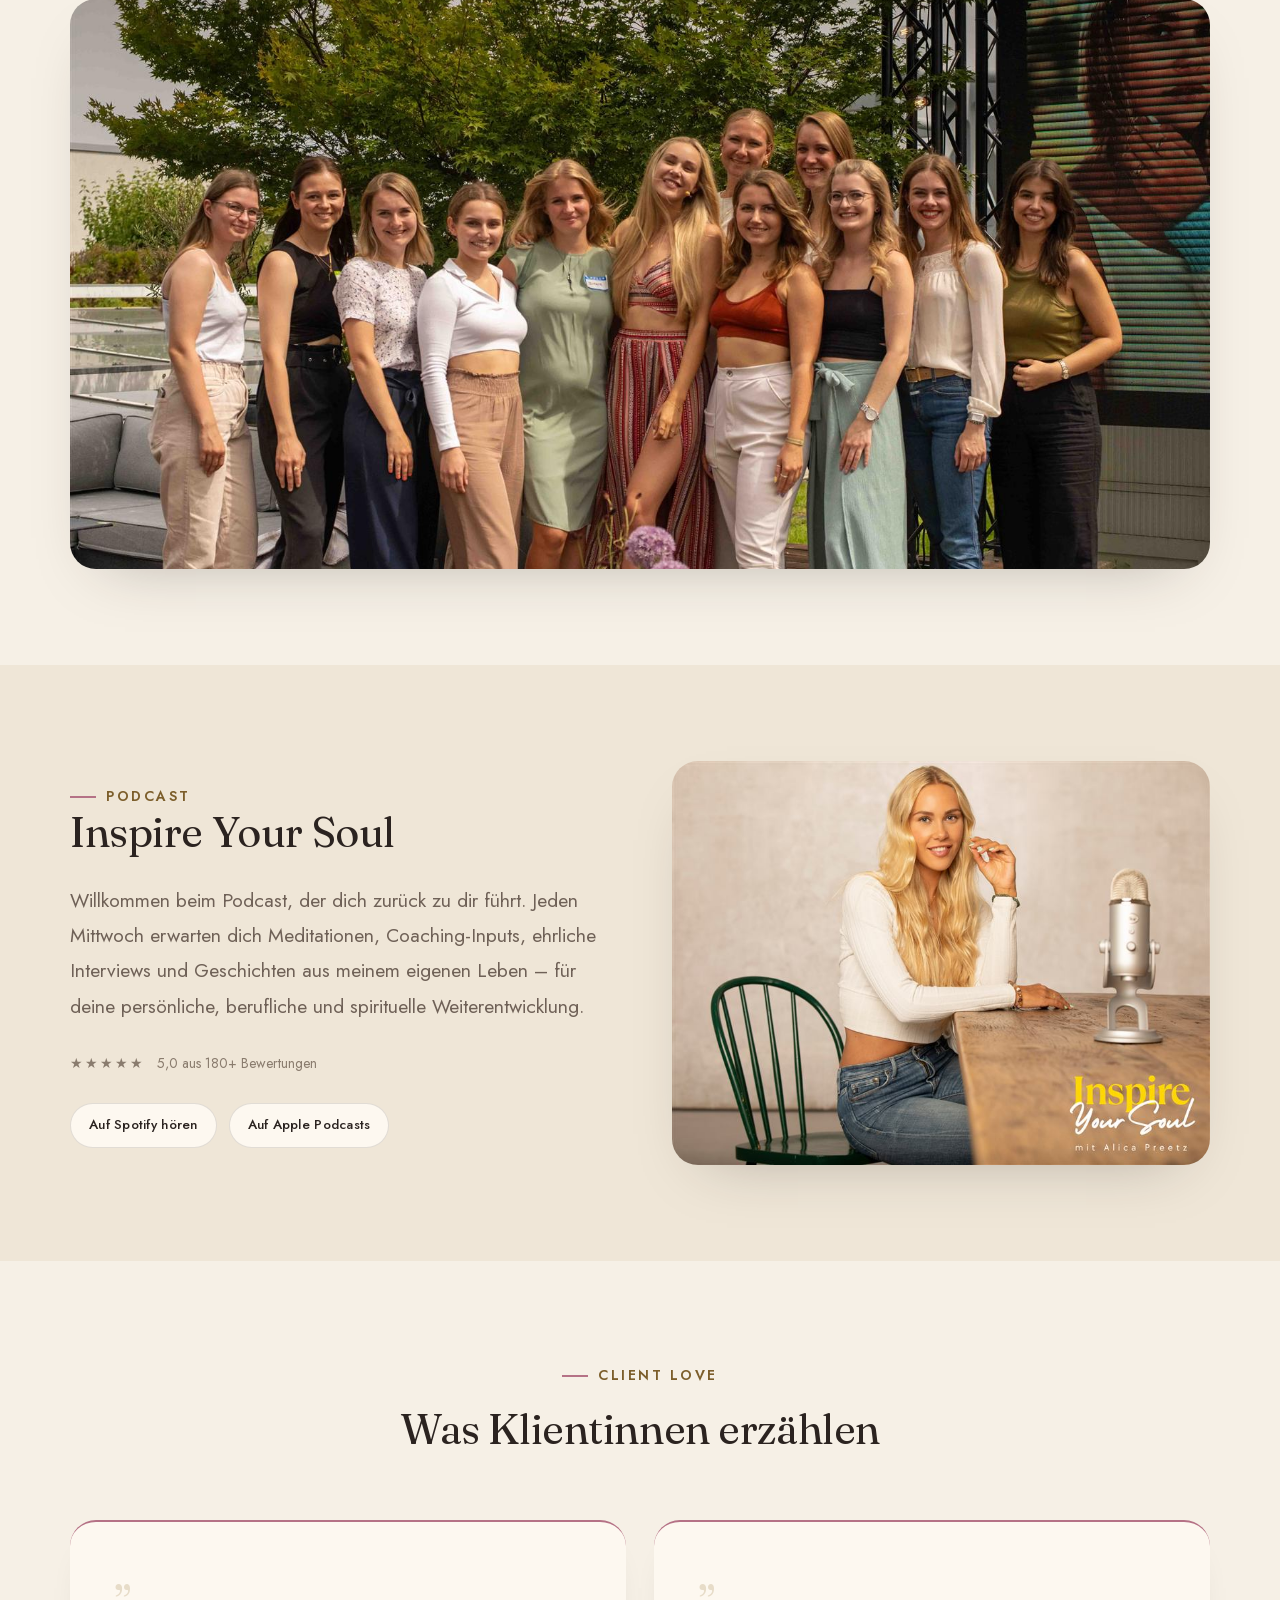
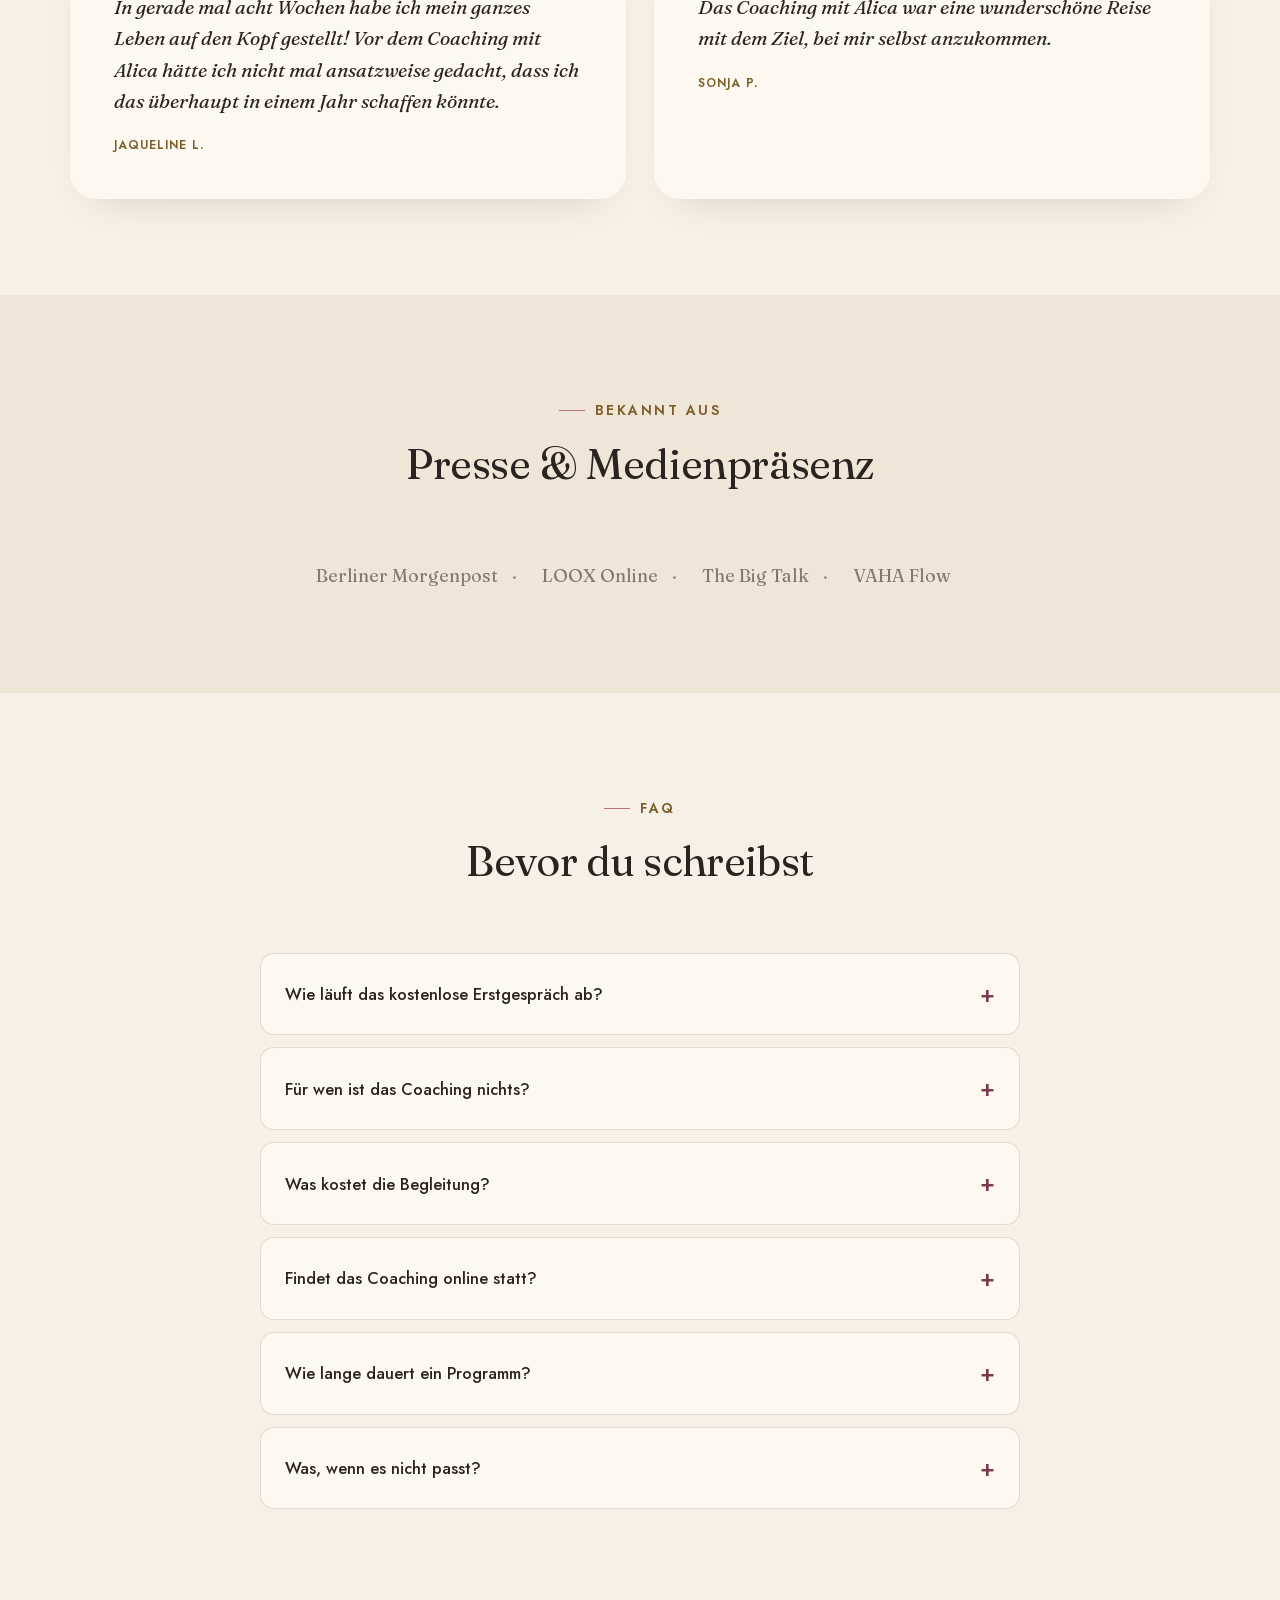
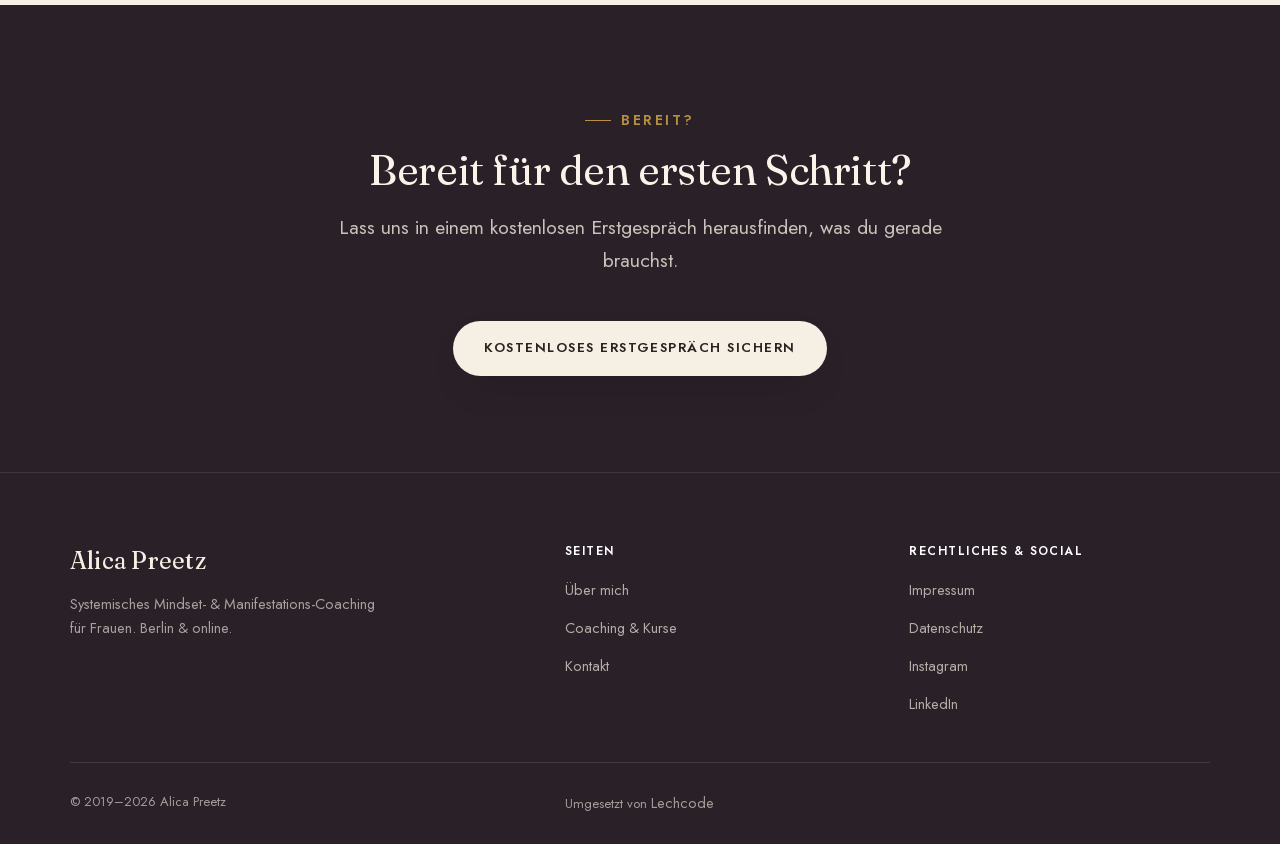
==== commit 901e7685: "Redesign „Sanfte Autorität": Elfenbein/Pflaume/Altgold/Rosé, Fraunces+Jost - Neue Design-Richtung üb" ====
--- a/index.html
+++ b/index.html
@@ -2,15 +2,15 @@
 <!--
   ╔════════════════════════════════════════════════════════════════════╗
   ║  ALICA PREETZ · Systemisches Mindset- & Manifestations-Coaching     ║
-  ║  Mehrseitig (PRAXIS) · gebaut von Lechcode · Single-File je Seite   ║
+  ║  Redesign „Sanfte Autorität" · gebaut von Lechcode · Single-File    ║
   ╠════════════════════════════════════════════════════════════════════╣
-  ║  MODUS: AUFTRAG — Design/Branding an die echte Altseite angelehnt:  ║
-  ║   • Echtes Logo (assets/logo.png), Farben e08d8d/cfb135 verfeinert  ║
-  ║   • Lora = Fließtext, Lato = Headlines/Nav/Buttons (wie Original)   ║
-  ║   • Alttexte übernommen + verbessert, s. _projekt/TEXT-DELTA.md     ║
-  ║   • Kundenfotos der Altseite eingesetzt (Rechte-Check: s. OFFENE)   ║
+  ║  MODUS: AUFTRAG — neues Design-System über bestehende Inhalte:      ║
+  ║   • Palette Elfenbein/Pflaume/Altgold/Rosé (edel, warm, feminin)    ║
+  ║   • Fraunces (Display-Serif) + Jost (UI-Sans), lokal, DSGVO-konform ║
+  ║   • Split-Hero mit echtem Porträt · Kundenfotos (Rechte s. OFFENE)  ║
   ║   • Formular = Web3Forms (Access-Key folgt vom Kunden)              ║
   ║   • noindex bleibt bis Impressum+Datenschutz vom Kunden freigegeben ║
+  ║  TOKEN-SYNC: :root-Block identisch in allen Seiten pflegen!         ║
   ║  Pflege-Stellen: Suche nach "HIER:"                                 ║
   ╚════════════════════════════════════════════════════════════════════╝
 -->
@@ -32,12 +32,12 @@
 <meta property="og:image" content="https://lechcode.github.io/alica-preetz-vorschau/assets/og.jpg" />
 <meta property="og:image:width" content="1200" />
 <meta property="og:image:height" content="630" />
-<meta name="theme-color" content="#fdf9f6" />
-<link rel="icon" href="data:image/svg+xml,%3Csvg xmlns='http://www.w3.org/2000/svg' viewBox='0 0 64 64'%3E%3Crect width='64' height='64' rx='16' fill='%23fdf9f6'/%3E%3Ctext x='32' y='42' font-family='Georgia,serif' font-size='30' font-style='italic' text-anchor='middle' fill='%23a94f63'%3EA%3C/text%3E%3C/svg%3E" />
+<meta name="theme-color" content="#f6f0e6" />
+<link rel="icon" href="data:image/svg+xml,%3Csvg xmlns='http://www.w3.org/2000/svg' viewBox='0 0 64 64'%3E%3Crect width='64' height='64' rx='16' fill='%23f6f0e6'/%3E%3Ctext x='32' y='44' font-family='Georgia,serif' font-size='34' font-style='italic' text-anchor='middle' fill='%237c3a50'%3EA%3C/text%3E%3C/svg%3E" />
 <!-- Schriften lokal (DSGVO: keine Verbindung zu Google-Servern) -->
-<link rel="preload" href="assets/fonts/lato-700.woff2" as="font" type="font/woff2" crossorigin>
-<link rel="preload" href="assets/fonts/lora-regular.woff2" as="font" type="font/woff2" crossorigin>
-<link rel="preload" as="image" imagesrcset="assets/hero-800.jpg 800w, assets/hero-1200.jpg 1200w, assets/hero-1600.jpg 1600w" imagesizes="100vw" fetchpriority="high">
+<link rel="preload" href="assets/fonts/fraunces-400-latin.woff2" as="font" type="font/woff2" crossorigin>
+<link rel="preload" href="assets/fonts/jost-400-latin.woff2" as="font" type="font/woff2" crossorigin>
+<link rel="preload" as="image" imagesrcset="assets/portrait-800.jpg 800w, assets/portrait-1600.jpg 1600w" imagesizes="(max-width:900px) 92vw, 460px" fetchpriority="high">
 <link rel="stylesheet" href="assets/fonts.css">
 <script type="application/ld+json">
 {
@@ -45,7 +45,7 @@
   "@type": "ProfessionalService",
   "name": "Alica Preetz Coaching",
   "url": "https://alica-preetz.de/",
-  "image": "https://lechcode.github.io/alica-preetz-vorschau/assets/hero-1200.jpg",
+  "image": "https://lechcode.github.io/alica-preetz-vorschau/assets/portrait-1600.jpg",
   "priceRange": "€€",
   "areaServed": "DE",
   "address": {"@type":"PostalAddress","addressLocality":"Berlin","addressCountry":"DE"},
@@ -53,167 +53,213 @@
 }
 </script>
 <style>
-/* ═══ 1 · TOKENS — an die echte Marke angelehnt: Rosé/Gold/Creme, Lora+Lato ═══ */
+/* ═══ 1 · TOKENS — „Sanfte Autorität": Elfenbein/Pflaume/Altgold/Rosé (identisch auf allen Seiten) ═══ */
 :root{
-  --paper:#fdf9f6; --card:#fbf1f1; --card-2:#f6efd6;
-  --ink:#241d1a; --ink-soft:#6b5850; --ink-faint:#9c8a81;
-  --rose:#e08d8d; --rose-text:#a94f63; --rose-btn:#c2585c; --rose-btn-hover:#a9444a;
-  --gold:#cfb135; --gold-deep:#a9822a;
-  --night:#241d1a;
-  --line:rgba(36,29,26,.12);
-  --serif:"Lora","Lora Fallback",Georgia,serif;
-  --sans:"Lato","Lato Fallback",Arial,-apple-system,sans-serif;
+  --paper:#f6f0e6; --paper-2:#efe6d7; --card:#fdf8f0; --card-2:#f3ead6; --sand:#e7dcc8; --sand-soft:#efe6d5;
+  --ink:#2b2320; --ink-soft:#6f6157; --ink-faint:#8a7c6e;
+  --clay:#b57286; --clay-text:#7c3a50; --clay-btn:#5a2f42; --clay-btn-hover:#452232;
+  --rose:#b57286; --rose-text:#7c3a50; --rose-btn:#5a2f42; --rose-btn-hover:#452232;
+  --gold:#b98f43; --gold-deep:#7c5e2b;
+  --night:#2a2028;
+  --line:rgba(43,35,32,.13); --line-soft:rgba(43,35,32,.07);
+  --serif:"Fraunces","Fraunces Fallback",Georgia,serif;
+  --sans:"Jost","Jost Fallback",Arial,-apple-system,sans-serif;
 
   --step--1:clamp(13px,.3vw + 12.2px,14px);
   --step-0:clamp(16px,.35vw + 15.2px,17px);
   --step-1:clamp(18px,.5vw + 16.6px,19.5px);
-  --step-2:clamp(20px,.9vw + 17.6px,23px);
-  --step-3:clamp(23px,1.5vw + 19px,29px);
-  --step-4:clamp(27px,2.6vw + 20px,38px);
-  --step-5:clamp(28px,4vw + 18px,46px);
-  --lh-body:1.7; --lh-relaxed:1.8; --lh-snug:1.2;
+  --step-2:clamp(21px,.9vw + 18.6px,24px);
+  --step-3:clamp(24px,1.6vw + 19px,31px);
+  --step-4:clamp(29px,2.8vw + 21px,42px);
+  --step-5:clamp(34px,4.6vw + 20px,56px);
+  --lh-body:1.7; --lh-relaxed:1.8; --lh-snug:1.1;
   --space-1:clamp(8px,1vw,12px); --space-2:clamp(14px,1.6vw,18px); --space-3:clamp(20px,2.4vw,28px);
-  --space-4:clamp(30px,3.8vw,44px); --space-5:clamp(44px,5.6vw,68px); --space-6:clamp(58px,7.5vw,96px);
-  --radius:16px; --radius-lg:28px; --radius-pill:999px; --nav-h:76px;
-  --shadow-soft:0 18px 40px -22px rgba(224,141,141,.4);
-  --shadow-card:0 1px 0 rgba(255,255,255,.7) inset, 0 24px 50px -28px rgba(36,29,26,.22);
-  --ease:cubic-bezier(.22,.61,.36,1); --focus:0 0 0 3px rgba(169,79,99,.45);
+  --space-4:clamp(30px,3.8vw,44px); --space-5:clamp(44px,5.6vw,68px); --space-6:clamp(58px,7.5vw,100px);
+  --radius:14px; --radius-lg:26px; --radius-pill:999px; --nav-h:76px;
+  --shadow-soft:0 16px 36px -22px rgba(90,47,66,.42);
+  --shadow-card:0 24px 60px -34px rgba(43,35,32,.34);
+  --ease:cubic-bezier(.22,.61,.36,1); --focus:0 0 0 3px rgba(90,47,66,.42);
 }
 *{margin:0;padding:0;box-sizing:border-box;}
 html{scroll-behavior:smooth;scroll-padding-top:calc(var(--nav-h) + 14px);}
 @media (prefers-reduced-motion: reduce){html{scroll-behavior:auto;}}
-body{background:var(--paper);color:var(--ink);font-family:var(--serif);font-size:var(--step-0);line-height:var(--lh-body);-webkit-font-smoothing:antialiased;overflow-x:clip;}
-h1,h2,h3{font-family:var(--sans);font-weight:700;line-height:var(--lh-snug);letter-spacing:-.005em;color:var(--ink);text-wrap:balance;}
-p{max-width:62ch;}
-a{color:var(--rose-text);text-decoration:none;}
+body{background:var(--paper);color:var(--ink);font-family:var(--sans);font-size:var(--step-0);line-height:var(--lh-body);-webkit-font-smoothing:antialiased;overflow-x:clip;}
+h1,h2,h3{font-family:var(--serif);font-optical-sizing:auto;font-weight:400;line-height:var(--lh-snug);letter-spacing:-.01em;color:var(--ink);text-wrap:balance;}
+p{max-width:64ch;}
+a{color:var(--clay-text);text-decoration:none;}
 a:hover{text-decoration:underline;text-underline-offset:3px;}
 img,svg,picture{display:block;max-width:100%;}
-picture{display:block;}
-::selection{background:rgba(224,141,141,.3);}
+::selection{background:rgba(190,110,82,.24);}
 :focus-visible{outline:none;box-shadow:var(--focus);border-radius:6px;}
-.wrap{width:min(1120px,92vw);margin-inline:auto;}
+.wrap{width:min(1140px,92vw);margin-inline:auto;}
 section{padding:var(--space-6) 0;position:relative;}
-.sec-head{max-width:58ch;margin-bottom:var(--space-5);}
+.alt{background:var(--paper-2);}
+.sec-head{max-width:60ch;margin-bottom:var(--space-5);}
 .sec-head.center{margin-inline:auto;text-align:center;}
 .sec-head.center .eyebrow{justify-content:center;}
 .sec-head h2{font-size:var(--step-4);margin-top:var(--space-2);}
 .sec-head p{font-size:var(--step-1);line-height:var(--lh-relaxed);color:var(--ink-soft);margin-top:var(--space-3);}
-.eyebrow{font-family:var(--sans);font-weight:700;font-size:var(--step--1);letter-spacing:.14em;text-transform:uppercase;color:var(--gold-deep);display:inline-flex;align-items:center;gap:9px;}
-.eyebrow::before{content:"";width:20px;height:2px;border-radius:2px;background:var(--rose);flex:none;}
-.skip{position:absolute;left:-9999px;top:0;background:var(--night);color:var(--paper);padding:12px 20px;border-radius:0 0 12px 0;z-index:200;font-weight:700;}
+.eyebrow{font-family:var(--sans);font-weight:600;font-size:var(--step--1);letter-spacing:.18em;text-transform:uppercase;color:var(--gold-deep);display:inline-flex;align-items:center;gap:10px;}
+.eyebrow::before{content:"";width:26px;height:1.5px;background:var(--clay);flex:none;}
+.skip{position:absolute;left:-9999px;top:0;background:var(--night);color:var(--paper);padding:12px 20px;border-radius:0 0 12px 0;z-index:200;font-weight:600;}
 .skip:focus{left:0;}
-.alt{background:var(--card);}
-.btn{display:inline-flex;align-items:center;justify-content:center;gap:8px;padding:15px 30px;border-radius:var(--radius-pill);font-family:var(--sans);font-weight:700;font-size:14.5px;letter-spacing:.03em;text-transform:uppercase;transition:transform .25s var(--ease),background .25s var(--ease),color .25s var(--ease);border:1.5px solid transparent;}
+
+/* Buttons */
+.btn{display:inline-flex;align-items:center;justify-content:center;gap:9px;padding:15px 30px;border-radius:var(--radius-pill);font-family:var(--sans);font-weight:600;font-size:13.5px;letter-spacing:.11em;text-transform:uppercase;transition:transform .25s var(--ease),background .25s var(--ease),color .25s var(--ease);border:1.5px solid transparent;cursor:pointer;}
 .btn:hover{text-decoration:none;}
-.btn-primary{background:var(--rose-btn);color:#fff;box-shadow:var(--shadow-soft);}
-.btn-primary:hover{background:var(--rose-btn-hover);transform:translateY(-2px);}
-.btn-ghost{border-color:var(--rose-btn);color:var(--rose-btn);background:#fff;}
-.btn-ghost:hover{background:var(--rose-btn);color:#fff;transform:translateY(-2px);}
-
-/* ═══ 2 · NAV — hell, Logo, wie im Original ═══ */
-.nav{position:fixed;inset:0 0 auto 0;height:var(--nav-h);z-index:100;display:flex;align-items:center;background:rgba(253,249,246,.94);backdrop-filter:blur(12px);-webkit-backdrop-filter:blur(12px);border-bottom:1px solid var(--line);}
+.btn-primary{background:var(--clay-btn);color:#fff;box-shadow:var(--shadow-soft);}
+.btn-primary:hover{background:var(--clay-btn-hover);transform:translateY(-2px);}
+.btn-ghost{border-color:var(--clay-btn);color:var(--clay-btn);background:transparent;}
+.btn-ghost:hover{background:var(--clay-btn);color:#fff;transform:translateY(-2px);}
+
+/* ═══ 2 · NAV ═══ */
+.nav{position:fixed;inset:0 0 auto 0;height:var(--nav-h);z-index:100;display:flex;align-items:center;background:rgba(246,239,228,.9);backdrop-filter:blur(12px);-webkit-backdrop-filter:blur(12px);border-bottom:1px solid var(--line-soft);}
 .nav .wrap{display:flex;align-items:center;gap:var(--space-3);}
 .brand{display:flex;align-items:center;color:var(--ink);}
 .brand:hover{text-decoration:none;}
-.brand img{height:40px;width:auto;display:block;}
-.nav-links{display:flex;gap:clamp(16px,2vw,30px);margin-left:auto;align-items:center;}
-.nav-links a{font-family:var(--sans);color:var(--ink);font-weight:700;font-size:13.5px;letter-spacing:.08em;text-transform:uppercase;padding:8px 2px;}
-.nav-links a:hover{color:var(--rose-text);text-decoration:none;}
-.nav-cta{background:var(--rose-btn);color:#fff !important;padding:11px 22px !important;border-radius:var(--radius-pill);box-shadow:var(--shadow-soft);}
-.nav-cta:hover{background:var(--rose-btn-hover);}
+.brand img{height:38px;width:auto;display:block;}
+.nav-links{display:flex;gap:clamp(16px,2vw,32px);margin-left:auto;align-items:center;}
+.nav-links a{font-family:var(--sans);color:var(--ink);font-weight:500;font-size:13px;letter-spacing:.1em;text-transform:uppercase;padding:8px 2px;}
+.nav-links a:hover{color:var(--clay-text);text-decoration:none;}
+.nav-cta{background:var(--clay-btn);color:#fff !important;padding:11px 22px !important;border-radius:var(--radius-pill);font-weight:600;box-shadow:var(--shadow-soft);}
+.nav-cta:hover{background:var(--clay-btn-hover);}
 .burger{display:none;margin-left:auto;background:none;border:1px solid var(--line);border-radius:12px;width:46px;height:46px;cursor:pointer;align-items:center;justify-content:center;flex-direction:column;gap:5px;}
 .burger span{width:20px;height:2px;background:var(--ink);border-radius:2px;}
 @media (max-width:900px){
   .nav-links{display:none;position:fixed;inset:0;background:var(--paper);flex-direction:column;justify-content:center;align-items:center;gap:26px;}
-  .nav-links a{font-size:20px;}
+  .nav-links a{font-size:19px;}
   .menu-open .nav-links{display:flex;}
   .burger{display:flex;z-index:110;}
 }
 
-/* ═══ 3 · HERO — Bild + überlappende Card (Original-Pattern „BannerText__card") ═══ */
-.hero{padding-top:calc(var(--nav-h) + var(--space-4));}
-.hero-figure{border-radius:var(--radius-lg);overflow:hidden;height:clamp(360px,50vw,560px);box-shadow:var(--shadow-card);}
-.hero-figure img{width:100%;height:100%;object-fit:cover;object-position:50% 18%;}
-.hero-card{background:var(--card);border-radius:var(--radius-lg);box-shadow:var(--shadow-card);padding:clamp(28px,4vw,52px);max-width:640px;margin:clamp(-70px,-6vw,-40px) auto 0 clamp(20px,4vw,64px);position:relative;z-index:2;}
-.hero-card h1{color:var(--rose-text);font-size:var(--step-5);margin-top:var(--space-2);}
-.hero-card .lead{font-family:var(--serif);color:var(--ink-soft);font-size:var(--step-1);line-height:var(--lh-relaxed);margin-top:var(--space-2);max-width:48ch;}
-.hero-cta{display:flex;gap:14px;flex-wrap:wrap;margin-top:var(--space-3);}
-@media (max-width:700px){.hero-card{margin-inline:12px;margin-top:-36px;}}
-
-/* ═══ 4 · VERTRAUENSLEISTE — hell statt dunkel ═══ */
-.facts{padding-top:var(--space-5);padding-bottom:var(--space-5);}
+/* ═══ 3 · HERO — Split: Text + hohes Porträt ═══ */
+.hero{padding-top:calc(var(--nav-h) + var(--space-5));padding-bottom:var(--space-5);}
+.hero .wrap{display:grid;grid-template-columns:1.02fr .78fr;gap:clamp(28px,5vw,72px);align-items:center;}
+.hero h1{font-size:var(--step-5);margin-top:var(--space-3);}
+.hero h1 em{font-style:italic;color:var(--clay-text);}
+.hero .signature{font-family:var(--serif);font-style:italic;font-size:var(--step-2);color:var(--clay-text);margin-top:var(--space-2);letter-spacing:0;}
+.hero .lead{color:var(--ink-soft);font-size:var(--step-1);line-height:var(--lh-relaxed);margin-top:var(--space-3);max-width:46ch;}
+.hero-cta{display:flex;gap:14px;flex-wrap:wrap;margin-top:var(--space-4);align-items:center;}
+.hero-note{font-size:13.5px;color:var(--ink-faint);margin-top:16px;display:flex;align-items:center;gap:8px;}
+.hero-note::before{content:"";width:7px;height:7px;border-radius:50%;background:var(--gold);flex:none;}
+.hero-figure{position:relative;justify-self:center;width:100%;max-width:460px;}
+.hero-figure .disc{position:absolute;right:-18px;top:-18px;width:130px;height:130px;border-radius:50%;background:var(--sand);z-index:0;}
+.hero-figure .ring{position:absolute;left:-16px;bottom:34px;width:78px;height:78px;border-radius:50%;border:1.5px solid var(--gold);z-index:3;}
+.hero-figure figure{position:relative;z-index:2;border-radius:230px 230px 24px 24px;overflow:hidden;aspect-ratio:41/58;box-shadow:var(--shadow-card);}
+.hero-figure img{width:100%;height:100%;object-fit:cover;object-position:50% 32%;}
+.hero-badge{position:absolute;z-index:4;left:-14px;bottom:-14px;background:var(--card);border:1px solid var(--line);border-radius:16px;padding:12px 16px;box-shadow:var(--shadow-card);display:flex;align-items:center;gap:11px;}
+.hero-badge b{font-family:var(--serif);font-size:22px;color:var(--clay-text);line-height:1;}
+.hero-badge span{font-family:var(--sans);font-size:11.5px;letter-spacing:.04em;color:var(--ink-soft);line-height:1.3;}
+@media (max-width:850px){
+  .hero .wrap{grid-template-columns:1fr;gap:var(--space-4);}
+  .hero-figure{order:-1;max-width:340px;}
+  .hero h1{margin-top:var(--space-2);}
+}
+
+/* ═══ 4 · VERTRAUENSLEISTE ═══ */
 .facts .wrap{display:grid;grid-template-columns:repeat(4,1fr);gap:var(--space-3);text-align:center;border-top:1px solid var(--line);border-bottom:1px solid var(--line);padding:var(--space-4) 0;}
-.facts b{display:block;font-family:var(--sans);font-size:var(--step-3);color:var(--rose-text);}
-.facts span{display:block;font-size:13.5px;color:var(--ink-faint);margin-top:6px;letter-spacing:.02em;}
-@media (max-width:700px){.facts .wrap{grid-template-columns:repeat(2,1fr);}}
+.facts b{display:block;font-family:var(--serif);font-weight:500;font-size:var(--step-3);color:var(--clay-text);line-height:1;}
+.facts span{display:block;font-size:13px;color:var(--ink-faint);margin-top:9px;letter-spacing:.02em;}
+@media (max-width:700px){.facts .wrap{grid-template-columns:repeat(2,1fr);gap:var(--space-4) var(--space-3);}}
 
 /* ═══ 5 · ÜBER-MICH-TEASER ═══ */
-.about-teaser .wrap{display:grid;grid-template-columns:.8fr 1.2fr;gap:var(--space-5);align-items:center;}
-.about-teaser figure{border-radius:var(--radius-lg);overflow:hidden;box-shadow:var(--shadow-card);aspect-ratio:3/4;}
-.about-teaser img{width:100%;height:100%;object-fit:cover;object-position:50% 8%;}
-.about-teaser h2{font-size:var(--step-4);}
-.about-teaser p{color:var(--ink-soft);font-size:var(--step-1);line-height:var(--lh-relaxed);margin-top:var(--space-2);}
-.quote{font-family:var(--serif);font-style:italic;font-size:var(--step-2);color:var(--rose-text);margin-top:var(--space-3);line-height:1.45;border-left:3px solid var(--rose);padding-left:20px;}
-@media (max-width:850px){.about-teaser .wrap{grid-template-columns:1fr;}.about-teaser figure{max-width:380px;margin-inline:auto;}}
+.about .wrap{display:grid;grid-template-columns:.82fr 1.18fr;gap:clamp(28px,5vw,68px);align-items:center;}
+.about figure{position:relative;border-radius:var(--radius-lg);overflow:hidden;box-shadow:var(--shadow-card);aspect-ratio:4/5;}
+.about figure::after{content:"";position:absolute;left:-16px;bottom:-16px;width:96px;height:96px;border-radius:50%;border:1.5px solid var(--gold);z-index:-1;}
+.about img{width:100%;height:100%;object-fit:cover;object-position:50% 32%;}
+.about h2{font-size:var(--step-4);}
+.about p{color:var(--ink-soft);font-size:var(--step-1);line-height:var(--lh-relaxed);margin-top:var(--space-2);}
+.quote{font-family:var(--serif);font-style:italic;font-weight:400;font-size:var(--step-2);color:var(--clay-text);margin-top:var(--space-3);line-height:1.5;border-left:2px solid var(--clay);padding-left:22px;}
+@media (max-width:850px){.about .wrap{grid-template-columns:1fr;}.about figure{max-width:400px;margin-inline:auto;}}
 
 /* ═══ 6 · ANGEBOTE ═══ */
-.offers-grid{display:grid;grid-template-columns:repeat(3,1fr);gap:var(--space-3);}
-.offer-card{background:#fff;border:1px solid var(--line);border-radius:var(--radius-lg);padding:var(--space-4);box-shadow:0 1px 0 rgba(255,255,255,.7) inset, 0 16px 34px -26px rgba(36,29,26,.18);transition:transform .3s var(--ease),box-shadow .3s var(--ease);}
+.offers-grid{display:grid;grid-template-columns:repeat(3,1fr);gap:var(--space-3);align-items:stretch;}
+.offer-card{background:var(--card);border:1px solid var(--line);border-radius:var(--radius-lg);padding:var(--space-4);display:flex;flex-direction:column;transition:transform .3s var(--ease),box-shadow .3s var(--ease);}
 .offer-card:hover{transform:translateY(-6px);box-shadow:var(--shadow-card);}
+.offer-card.featured{border-color:var(--clay);box-shadow:var(--shadow-soft);}
+.offer-card .tag{display:inline-flex;align-self:flex-start;align-items:center;gap:7px;font-family:var(--sans);font-size:11px;font-weight:600;letter-spacing:.1em;text-transform:uppercase;color:var(--gold-deep);background:var(--sand-soft);padding:6px 13px;border-radius:var(--radius-pill);margin-bottom:16px;}
+.offer-card.featured .tag{color:#fff;background:var(--clay-btn);}
 .offer-card h3{font-size:var(--step-2);}
-.offer-card .tag{display:inline-block;font-family:var(--sans);font-size:11.5px;font-weight:700;letter-spacing:.08em;text-transform:uppercase;color:var(--gold-deep);background:var(--card-2);padding:5px 12px;border-radius:var(--radius-pill);margin-bottom:14px;}
-.offer-card p{color:var(--ink-soft);font-size:15.5px;margin-top:10px;}
-.offer-card a.more{display:inline-block;margin-top:16px;font-weight:700;font-family:var(--sans);font-size:14px;}
+.offer-card p{color:var(--ink-soft);font-size:15.5px;margin-top:11px;flex:1;}
+.offer-card a.more{display:inline-block;margin-top:18px;font-weight:600;font-family:var(--sans);font-size:13px;letter-spacing:.03em;text-transform:uppercase;}
 @media (max-width:900px){.offers-grid{grid-template-columns:1fr;}}
 
-/* ═══ 7 · PODCAST — helle Sektion, echtes Cover ═══ */
-.podcast .wrap{display:grid;grid-template-columns:1fr 1fr;gap:var(--space-5);align-items:center;}
+/* ═══ 6b · PHILOSOPHIE-BAND ═══ */
+.belief{background:var(--sand-soft);text-align:center;}
+.belief .wrap{max-width:900px;}
+.belief .eyebrow{justify-content:center;margin-bottom:var(--space-2);}
+.belief p{font-family:var(--serif);font-style:italic;font-weight:400;font-size:var(--step-4);line-height:1.34;color:var(--ink);max-width:20ch;margin-inline:auto;}
+.belief p b{font-style:italic;font-weight:400;color:var(--clay-text);}
+
+/* ═══ 6c · COMMUNITY-BAND (Rooftop) ═══ */
+.community figure{border-radius:var(--radius-lg);overflow:hidden;box-shadow:var(--shadow-card);aspect-ratio:16/8;}
+.community img{width:100%;height:100%;object-fit:cover;object-position:50% 36%;}
+.community figcaption{text-align:center;color:var(--ink-soft);font-size:15px;margin-top:var(--space-2);}
+.community figcaption b{font-family:var(--serif);font-style:italic;font-weight:400;color:var(--clay-text);}
+
+/* ═══ 7 · PODCAST ═══ */
+.podcast .wrap{display:grid;grid-template-columns:1fr 1fr;gap:clamp(28px,5vw,64px);align-items:center;}
 .podcast h2{font-size:var(--step-4);}
 .podcast p{color:var(--ink-soft);font-size:var(--step-1);line-height:var(--lh-relaxed);margin-top:var(--space-3);}
+.podcast .rating{display:flex;align-items:center;gap:12px;margin-top:var(--space-3);}
+.podcast .stars{color:var(--gold);font-size:18px;letter-spacing:2px;}
+.podcast .rating span{font-size:14px;color:var(--ink-faint);}
+.pod-links{display:flex;gap:12px;flex-wrap:wrap;margin-top:var(--space-3);}
+.pod-links a{display:inline-flex;align-items:center;gap:8px;background:var(--card);border:1px solid var(--line);border-radius:var(--radius-pill);padding:10px 18px;font-family:var(--sans);font-weight:500;font-size:13.5px;color:var(--ink);letter-spacing:.02em;}
+.pod-links a:hover{border-color:var(--clay);color:var(--clay-text);text-decoration:none;}
 .podcast figure{aspect-ratio:4/3;border-radius:var(--radius-lg);overflow:hidden;box-shadow:var(--shadow-card);}
 .podcast img{width:100%;height:100%;object-fit:cover;object-position:50% 30%;}
 @media (max-width:850px){.podcast .wrap{grid-template-columns:1fr;}.podcast figure{order:-1;}}
 
 /* ═══ 8 · TESTIMONIALS ═══ */
 .testi-grid{display:grid;grid-template-columns:repeat(2,1fr);gap:var(--space-3);}
-.testi{background:#fff;border-radius:var(--radius-lg);padding:var(--space-4);border-left:3px solid var(--rose);box-shadow:0 1px 0 rgba(255,255,255,.7) inset, 0 16px 34px -26px rgba(36,29,26,.18);}
-.testi p{font-family:var(--serif);font-style:italic;font-size:var(--step-1);line-height:var(--lh-relaxed);color:var(--ink);}
-.testi cite{display:block;margin-top:16px;font-style:normal;font-weight:700;font-family:var(--sans);font-size:13px;letter-spacing:.04em;text-transform:uppercase;color:var(--gold-deep);}
+.testi{background:var(--card);border-radius:var(--radius-lg);padding:var(--space-4);border-top:2px solid var(--clay);box-shadow:0 18px 40px -30px rgba(43,33,28,.3);}
+.testi .mark{font-family:var(--serif);font-size:44px;line-height:.4;color:var(--sand);display:block;height:26px;}
+.testi p{font-family:var(--serif);font-style:italic;font-size:var(--step-1);line-height:1.6;color:var(--ink);}
+.testi cite{display:block;margin-top:18px;font-style:normal;font-weight:600;font-family:var(--sans);font-size:12px;letter-spacing:.08em;text-transform:uppercase;color:var(--gold-deep);}
 @media (max-width:800px){.testi-grid{grid-template-columns:1fr;}}
 
 /* ═══ 9 · PRESSE ═══ */
 .press .wrap{text-align:center;}
 .press-list{display:flex;flex-wrap:wrap;justify-content:center;gap:14px;margin-top:var(--space-3);}
-.press-list span{background:#fff;border:1px solid var(--line);border-radius:var(--radius-pill);padding:10px 20px;font-size:13.5px;font-family:var(--sans);font-weight:700;color:var(--ink-soft);}
+.press-list span{font-family:var(--serif);font-size:18px;color:var(--ink-soft);opacity:.82;padding:6px 6px;}
+.press-list span::after{content:"·";margin-left:14px;color:var(--ink-faint);}
+.press-list span:last-child::after{content:"";}
 
 /* ═══ 10 · FAQ ═══ */
-.faq-list{max-width:740px;margin-inline:auto;display:flex;flex-direction:column;gap:12px;}
-details{background:#fff;border:1px solid var(--line);border-radius:var(--radius);padding:20px 24px;}
-summary{cursor:pointer;font-weight:700;font-family:var(--sans);font-size:16.5px;list-style:none;display:flex;justify-content:space-between;align-items:center;gap:16px;}
+.faq-list{max-width:760px;margin-inline:auto;display:flex;flex-direction:column;gap:12px;}
+details{background:var(--card);border:1px solid var(--line);border-radius:var(--radius);padding:20px 24px;}
+summary{cursor:pointer;font-weight:500;font-family:var(--sans);font-size:16.5px;list-style:none;display:flex;justify-content:space-between;align-items:center;gap:16px;color:var(--ink);}
 summary::-webkit-details-marker{display:none;}
-summary::after{content:"+";font-size:24px;color:var(--rose-text);flex:none;transition:transform .25s var(--ease);}
+summary::after{content:"+";font-family:var(--sans);font-size:24px;color:var(--clay-text);flex:none;transition:transform .25s var(--ease);}
 details[open] summary::after{transform:rotate(45deg);}
 details p{margin-top:14px;color:var(--ink-soft);line-height:var(--lh-relaxed);}
 
 /* ═══ 11 · KONTAKT-CTA ═══ */
-.cta-band{background:linear-gradient(135deg,var(--card) 0%,#f3dad4 100%);text-align:center;}
-.cta-band h2{font-size:var(--step-4);}
-.cta-band p{color:var(--ink-soft);margin:var(--space-2) auto 0;font-size:var(--step-1);}
-.cta-band .btn{margin-top:var(--space-3);}
+.cta-band{background:var(--night);color:#f6efe4;text-align:center;}
+.cta-band .eyebrow{color:var(--gold);justify-content:center;}
+.cta-band .eyebrow::before{background:var(--gold);}
+.cta-band h2{color:#f9f3ea;font-size:var(--step-4);margin-top:14px;}
+.cta-band p{color:rgba(246,239,228,.78);margin:var(--space-2) auto 0;font-size:var(--step-1);max-width:52ch;}
+.cta-band .btn{margin-top:var(--space-4);}
+.cta-band .btn-primary{background:#f6efe4;color:var(--ink);box-shadow:0 16px 40px -24px rgba(0,0,0,.6);}
+.cta-band .btn-primary:hover{background:#fff;transform:translateY(-2px);}
 
 /* ═══ 12 · FOOTER ═══ */
-.site-footer{background:var(--night);color:rgba(253,249,246,.7);padding:var(--space-5) 0 var(--space-3);}
-.site-footer .wrap{display:grid;grid-template-columns:1.4fr 1fr 1fr;gap:var(--space-4);}
-.site-footer img{height:34px;filter:brightness(0) invert(1);margin-bottom:10px;}
-.site-footer h4{color:#fff;font-family:var(--sans);font-size:13px;letter-spacing:.08em;text-transform:uppercase;margin-bottom:14px;}
+.site-footer{background:var(--night);color:rgba(246,239,228,.68);padding:var(--space-5) 0 var(--space-3);border-top:1px solid rgba(246,239,228,.1);}
+.site-footer .wrap{display:grid;grid-template-columns:1.5fr 1fr 1fr;gap:var(--space-4);}
+.site-footer .f-brand{font-family:var(--serif);font-size:24px;color:#f6efe4;letter-spacing:.01em;}
+.site-footer p{margin-top:10px;max-width:34ch;color:rgba(246,239,228,.62);font-size:14.5px;}
+.site-footer h4{color:#fff;font-family:var(--sans);font-weight:600;font-size:12px;letter-spacing:.12em;text-transform:uppercase;margin-bottom:14px;}
 .site-footer ul{list-style:none;display:flex;flex-direction:column;gap:9px;}
-.site-footer a{color:rgba(253,249,246,.7);}
+.site-footer a{color:rgba(246,239,228,.68);font-size:14.5px;}
 .site-footer a:hover{color:var(--gold);}
-.foot-bottom{border-top:1px solid rgba(253,249,246,.14);margin-top:var(--space-4);padding-top:var(--space-3);display:flex;justify-content:space-between;flex-wrap:wrap;gap:10px;font-size:13px;}
-@media (max-width:700px){.site-footer .wrap{grid-template-columns:1fr;}}
+.foot-bottom{border-top:1px solid rgba(246,239,228,.12);margin-top:var(--space-4);padding-top:var(--space-3);display:flex;justify-content:space-between;flex-wrap:wrap;gap:10px;font-size:13px;color:rgba(246,239,228,.6);}
+.foot-bottom a{color:rgba(246,239,228,.6);}
+@media (max-width:700px){.site-footer .wrap{grid-template-columns:1fr;gap:var(--space-3);}}
 
 /* ═══ 13 · REVEAL / MOTION ═══ */
-.js .reveal{opacity:0;transform:translateY(18px);transition:opacity .5s var(--ease),transform .5s var(--ease);}
+.js .reveal{opacity:0;transform:translateY(18px);transition:opacity .6s var(--ease),transform .6s var(--ease);}
 .js .reveal.in{opacity:1;transform:none;}
 .foto .reveal{opacity:1 !important;transform:none !important;}
 @media (prefers-reduced-motion: reduce){.reveal{opacity:1 !important;transform:none !important;transition:none !important;}}
@@ -228,6 +274,7 @@
     <div class="nav-links" id="navLinks">
       <a href="ueber-mich.html">Über mich</a>
       <a href="coaching.html">Coaching &amp; Kurse</a>
+      <a href="index.html#podcast">Podcast</a>
       <a href="index.html#faq">FAQ</a>
       <a href="kontakt.html" class="nav-cta">Erstgespräch sichern</a>
     </div>
@@ -241,19 +288,27 @@
 
   <section class="hero">
     <div class="wrap">
-      <div class="hero-figure">
-        <picture>
-          <img src="assets/hero-1200.jpg" srcset="assets/hero-1600.jpg 1600w, assets/hero-1200.jpg 1200w, assets/hero-800.jpg 800w, assets/hero-400.jpg 400w" sizes="(max-width:900px) 92vw, 1120px" alt="Alica Preetz, Mindset- und Manifestations-Coach, lächelnd vor einer mediterranen Kachelwand" width="1600" height="1283" fetchpriority="high" decoding="async">
-        </picture>
-      </div>
-      <div class="hero-card">
-        <span class="eyebrow">Systemisches Coaching für Frauen · Berlin</span>
-        <h1>Create a life you can't wait to wake up to.</h1>
-        <p class="lead">Mindset- &amp; Manifestations-Coaching für Frauen, die spüren: da ist noch mehr. Lass uns gemeinsam herausfinden, wer du wirklich bist – und wohin du als Nächstes willst.</p>
+      <div class="hero-text">
+        <span class="eyebrow">Mindset- &amp; Manifestations-Coaching · Berlin &amp; online</span>
+        <h1>Erschaffe ein Leben, auf das du dich <em>morgens freust.</em></h1>
+        <p class="signature">Create a life you can't wait to wake up to.</p>
+        <p class="lead">Systemisches Coaching für Frauen, die spüren: da ist noch mehr. Ehrlich, ruhig und Schritt für Schritt zurück zu dir – und weiter zu dem, was dich wirklich erfüllt.</p>
         <div class="hero-cta">
           <a class="btn btn-primary" href="kontakt.html">Kostenloses Erstgespräch</a>
           <a class="btn btn-ghost" href="coaching.html">Meine Angebote</a>
         </div>
+        <p class="hero-note">Kostenlos &amp; unverbindlich · Antwort meist innerhalb eines Tages</p>
+      </div>
+      <div class="hero-figure">
+        <span class="disc" aria-hidden="true"></span>
+        <span class="ring" aria-hidden="true"></span>
+        <figure>
+          <img src="assets/portrait-800.jpg" srcset="assets/portrait-400.jpg 400w, assets/portrait-800.jpg 800w, assets/portrait-1600.jpg 1600w" sizes="(max-width:850px) 84vw, 460px" alt="Alica Preetz, Mindset- und Manifestations-Coachin, lachend im sonnigen Garten" width="800" height="1266" fetchpriority="high" decoding="async">
+        </figure>
+        <div class="hero-badge">
+          <b>5,0<span style="font-size:14px">★</span></b>
+          <span>Podcast<br>„Inspire Your Soul"</span>
+        </div>
       </div>
     </div>
   </section>
@@ -261,18 +316,16 @@
   <section class="facts">
     <div class="wrap">
       <div><b>seit 2021</b><span>Coaching hauptberuflich</span></div>
-      <div><b>[KLÄREN]</b><span>begleitete Klientinnen <!-- HIER: Kunde nennt einheitliche, belegbare Zahl (INVENTAR 3.4/3.5, OFFENE-FRAGEN #14) --></span></div>
-      <div><b>wöchentlich</b><span>neue Podcast-Folge</span></div>
-      <div><b>100&nbsp;%</b><span>eigene Handschrift, kein Baukasten</span></div>
-    </div>
-  </section>
-
-  <section class="about-teaser reveal">
+      <div><b>150+</b><span>begleitete Frauen <!-- HIER: Zahl vom Kunden bestätigen (Recherche: 150+ seit 2021, OFFENE-FRAGEN #14) --></span></div>
+      <div><b>100+</b><span>Podcast-Folgen</span></div>
+      <div><b>5,0&nbsp;★</b><span>Podcast-Bewertung <!-- HIER: Quelle Rephonic/Apple, 180+ Stimmen — vom Kunden bestätigen lassen --></span></div>
+    </div>
+  </section>
+
+  <section class="about reveal">
     <div class="wrap">
       <figure>
-        <picture>
-          <img src="assets/portrait-800.jpg" srcset="assets/portrait-400.jpg 400w, assets/portrait-800.jpg 800w, assets/portrait-1600.jpg 1600w" sizes="(max-width:850px) 70vw, 34vw" alt="Alica Preetz lachend, Hände im Haar, im sonnigen Garten" width="800" height="1266" loading="lazy" decoding="async">
-        </picture>
+        <img src="assets/hero-800.jpg" srcset="assets/hero-400.jpg 400w, assets/hero-800.jpg 800w, assets/hero-1200.jpg 1200w" sizes="(max-width:850px) 84vw, 40vw" alt="Alica Preetz sitzend in Meditation vor einer mediterranen Kachelwand" width="800" height="641" loading="lazy" decoding="async">
       </figure>
       <div>
         <span class="eyebrow">Über mich</span>
@@ -298,7 +351,7 @@
           <p>Einzelcoaching mit bi-wöchentlichen Calls und Support zwischen den Sessions. Für alle, die ihre „Lebensversion" noch nicht gefunden haben.</p>
           <a class="more" href="coaching.html#coaching">Details ansehen →</a>
         </div>
-        <div class="offer-card">
+        <div class="offer-card featured">
           <span class="tag">Gruppen- &amp; Hybrid-Programm</span>
           <h3>EVOLVE</h3>
           <p>Das ganzheitliche Coaching-Programm für Frauen, die bereit sind, alte Muster zu durchbrechen und ihr authentisches Ich in Führung zu bringen.</p>
@@ -314,21 +367,44 @@
     </div>
   </section>
 
-  <section class="podcast reveal">
+  <section class="belief reveal">
+    <div class="wrap">
+      <span class="eyebrow">Woran ich glaube</span>
+      <p>Deine innere Welt erschafft deine <b>äußere Welt.</b></p>
+    </div>
+  </section>
+
+  <section class="community reveal">
+    <div class="wrap">
+      <figure>
+        <img src="assets/rooftop-800.jpg" srcset="assets/rooftop-400.jpg 400w, assets/rooftop-800.jpg 800w, assets/rooftop-1600.jpg 1600w" sizes="(max-width:900px) 92vw, 1140px" alt="Alica Preetz mit Frauen ihrer Community bei einem Event in Berlin" width="1600" height="1096" loading="lazy" decoding="async">
+        <figcaption>Du gehst den Weg nicht allein: <b>eine warme Gemeinschaft von Frauen</b>, die gemeinsam wachsen.</figcaption>
+      </figure>
+    </div>
+  </section>
+
+  <section class="podcast alt reveal" id="podcast">
     <div class="wrap">
       <div>
         <span class="eyebrow">Podcast</span>
         <h2>Inspire Your Soul</h2>
-        <p>Willkommen beim Podcast, der dich zurück zu dir führt. Jeden Mittwoch erwarten dich Meditationen, Coaching-Inputs, ehrliche Interviews und Geschichten aus Alicas eigenem Leben – für deine persönliche, berufliche und spirituelle Weiterentwicklung.</p>
-        <a class="btn btn-ghost" style="margin-top:24px" href="https://alica-preetz.de/blog/" rel="noopener">Zum Podcast <!-- HIER: Ziel-Plattform-Link vom Kunden ergänzen --></a>
+        <p>Willkommen beim Podcast, der dich zurück zu dir führt. Jeden Mittwoch erwarten dich Meditationen, Coaching-Inputs, ehrliche Interviews und Geschichten aus meinem eigenen Leben – für deine persönliche, berufliche und spirituelle Weiterentwicklung.</p>
+        <div class="rating">
+          <span class="stars" aria-hidden="true">★★★★★</span>
+          <span>5,0 aus 180+ Bewertungen <!-- HIER: Quelle Rephonic — vom Kunden bestätigen --></span>
+        </div>
+        <div class="pod-links">
+          <a href="https://open.spotify.com/show/7uq3xogqAya5Xo2GjvMiGQ" rel="noopener">Auf Spotify hören</a>
+          <a href="https://podcasts.apple.com/de/podcast/inspire-your-soul-mit-alica-preetz/id1737586889" rel="noopener">Auf Apple Podcasts</a>
+        </div>
       </div>
       <figure>
-        <img src="assets/podcast-800.jpg" srcset="assets/podcast-400.jpg 400w, assets/podcast-800.jpg 800w, assets/podcast-1200.jpg 1200w" sizes="(max-width:850px) 80vw, 40vw" alt="Alica Preetz am Podcast-Mikrofon, Cover „Inspire Your Soul mit Alica Preetz"" width="800" height="600" loading="lazy" decoding="async">
+        <img src="assets/podcast-800.jpg" srcset="assets/podcast-400.jpg 400w, assets/podcast-800.jpg 800w, assets/podcast-1200.jpg 1200w" sizes="(max-width:850px) 84vw, 46vw" alt="Alica Preetz am Podcast-Mikrofon, Cover „Inspire Your Soul mit Alica Preetz“" width="800" height="600" loading="lazy" decoding="async">
       </figure>
     </div>
   </section>
 
-  <section class="alt reveal">
+  <section class="reveal">
     <div class="wrap">
       <div class="sec-head center">
         <span class="eyebrow">Client Love</span>
@@ -336,18 +412,20 @@
       </div>
       <div class="testi-grid">
         <div class="testi">
-          <p>„In gerade mal acht Wochen habe ich mein ganzes Leben auf den Kopf gestellt! Vor dem Coaching mit Alica hätte ich nicht mal ansatzweise gedacht, dass ich das überhaupt in einem Jahr schaffen könnte."</p>
+          <span class="mark" aria-hidden="true">„</span>
+          <p>In gerade mal acht Wochen habe ich mein ganzes Leben auf den Kopf gestellt! Vor dem Coaching mit Alica hätte ich nicht mal ansatzweise gedacht, dass ich das überhaupt in einem Jahr schaffen könnte.</p>
           <cite>Jaqueline L.</cite>
         </div>
         <div class="testi">
-          <p>„Das Coaching mit Alica war eine wunderschöne Reise mit dem Ziel, bei mir selbst anzukommen."</p>
+          <span class="mark" aria-hidden="true">„</span>
+          <p>Das Coaching mit Alica war eine wunderschöne Reise mit dem Ziel, bei mir selbst anzukommen.</p>
           <cite>Sonja P.</cite>
         </div>
       </div>
     </div>
   </section>
 
-  <section class="press reveal">
+  <section class="press alt reveal">
     <div class="wrap">
       <div class="sec-head center">
         <span class="eyebrow">Bekannt aus</span>
@@ -358,12 +436,12 @@
         <span>LOOX Online</span>
         <span>The Big Talk</span>
         <span>VAHA Flow</span>
-        <!-- HIER: Presselogos statt Textchips ergänzen, sobald hochauflösende Originale vom Kunden vorliegen -->
-      </div>
-    </div>
-  </section>
-
-  <section class="alt reveal" id="faq">
+        <!-- HIER: Presselogos statt Textnamen ergänzen, sobald hochauflösende Originale vom Kunden vorliegen -->
+      </div>
+    </div>
+  </section>
+
+  <section class="reveal" id="faq">
     <div class="wrap">
       <div class="sec-head center">
         <span class="eyebrow">FAQ</span>
@@ -400,8 +478,8 @@
 
   <section class="cta-band reveal">
     <div class="wrap">
-      <span class="eyebrow" style="justify-content:center">Bereit?</span>
-      <h2 style="margin-top:14px">Bereit für den ersten Schritt?</h2>
+      <span class="eyebrow">Bereit?</span>
+      <h2>Bereit für den ersten Schritt?</h2>
       <p>Lass uns in einem kostenlosen Erstgespräch herausfinden, was du gerade brauchst.</p>
       <a class="btn btn-primary" href="kontakt.html">Kostenloses Erstgespräch sichern</a>
     </div>
@@ -412,8 +490,8 @@
 <footer class="site-footer">
   <div class="wrap">
     <div>
-      <img src="assets/logo.png" alt="Alica Preetz" width="140" height="72">
-      <p style="margin-top:6px;max-width:34ch;color:rgba(253,249,246,.7)">Systemisches Mindset- &amp; Manifestations-Coaching für Frauen. Berlin &amp; online.</p>
+      <div class="f-brand">Alica Preetz</div>
+      <p>Systemisches Mindset- &amp; Manifestations-Coaching für Frauen. Berlin &amp; online.</p>
     </div>
     <div>
       <h4>Seiten</h4>
--- a/assets/fonts.css
+++ b/assets/fonts.css
@@ -1,20 +1,117 @@
 /* ============================================================
-   alica-preetz.de · lokal gehostete Schriften (latin-Subset)
-   Lora (Headlines/Serif) · Lato (Fließtext/UI) · LaBelleAurore (Akzent-Skript)
-   Aus dem bestehenden Marken-Theme der Kundin übernommen — keine
-   Neu-Lizenzierung nötig. DSGVO: KEINE Verbindung zu Google-/Drittservern.
-   size-adjust-Fallbacks gegen Font-Swap-CLS.
+   alica-preetz.de · lokal gehostete Schriften (latin + latin-ext)
+   Fraunces (Display/Serif, variable opsz) · Jost (UI/Sans)
+   Beide SIL Open Font License — lokal, DSGVO: keine Drittserver.
    ============================================================ */
+/* latin-ext */
+@font-face {
+  font-family: 'Fraunces';
+  font-style: italic;
+  font-weight: 400;
+  font-display: swap;
+  src: url(fonts/fraunces-400i-latin-ext.woff2) format('woff2');
+  unicode-range: U+0100-02BA, U+02BD-02C5, U+02C7-02CC, U+02CE-02D7, U+02DD-02FF, U+0304, U+0308, U+0329, U+1D00-1DBF, U+1E00-1E9F, U+1EF2-1EFF, U+2020, U+20A0-20AB, U+20AD-20C0, U+2113, U+2C60-2C7F, U+A720-A7FF;
+}
+/* latin */
+@font-face {
+  font-family: 'Fraunces';
+  font-style: italic;
+  font-weight: 400;
+  font-display: swap;
+  src: url(fonts/fraunces-400i-latin.woff2) format('woff2');
+  unicode-range: U+0000-00FF, U+0131, U+0152-0153, U+02BB-02BC, U+02C6, U+02DA, U+02DC, U+0304, U+0308, U+0329, U+2000-206F, U+20AC, U+2122, U+2191, U+2193, U+2212, U+2215, U+FEFF, U+FFFD;
+}
+/* latin-ext */
+@font-face {
+  font-family: 'Fraunces';
+  font-style: normal;
+  font-weight: 400;
+  font-display: swap;
+  src: url(fonts/fraunces-400-latin-ext.woff2) format('woff2');
+  unicode-range: U+0100-02BA, U+02BD-02C5, U+02C7-02CC, U+02CE-02D7, U+02DD-02FF, U+0304, U+0308, U+0329, U+1D00-1DBF, U+1E00-1E9F, U+1EF2-1EFF, U+2020, U+20A0-20AB, U+20AD-20C0, U+2113, U+2C60-2C7F, U+A720-A7FF;
+}
+/* latin */
+@font-face {
+  font-family: 'Fraunces';
+  font-style: normal;
+  font-weight: 400;
+  font-display: swap;
+  src: url(fonts/fraunces-400-latin.woff2) format('woff2');
+  unicode-range: U+0000-00FF, U+0131, U+0152-0153, U+02BB-02BC, U+02C6, U+02DA, U+02DC, U+0304, U+0308, U+0329, U+2000-206F, U+20AC, U+2122, U+2191, U+2193, U+2212, U+2215, U+FEFF, U+FFFD;
+}
+/* latin-ext */
+@font-face {
+  font-family: 'Fraunces';
+  font-style: normal;
+  font-weight: 500;
+  font-display: swap;
+  src: url(fonts/fraunces-500-latin-ext.woff2) format('woff2');
+  unicode-range: U+0100-02BA, U+02BD-02C5, U+02C7-02CC, U+02CE-02D7, U+02DD-02FF, U+0304, U+0308, U+0329, U+1D00-1DBF, U+1E00-1E9F, U+1EF2-1EFF, U+2020, U+20A0-20AB, U+20AD-20C0, U+2113, U+2C60-2C7F, U+A720-A7FF;
+}
+/* latin */
+@font-face {
+  font-family: 'Fraunces';
+  font-style: normal;
+  font-weight: 500;
+  font-display: swap;
+  src: url(fonts/fraunces-500-latin.woff2) format('woff2');
+  unicode-range: U+0000-00FF, U+0131, U+0152-0153, U+02BB-02BC, U+02C6, U+02DA, U+02DC, U+0304, U+0308, U+0329, U+2000-206F, U+20AC, U+2122, U+2191, U+2193, U+2212, U+2215, U+FEFF, U+FFFD;
+}
+/* latin-ext */
+@font-face {
+  font-family: 'Jost';
+  font-style: normal;
+  font-weight: 400;
+  font-display: swap;
+  src: url(fonts/jost-400-latin-ext.woff2) format('woff2');
+  unicode-range: U+0100-02BA, U+02BD-02C5, U+02C7-02CC, U+02CE-02D7, U+02DD-02FF, U+0304, U+0308, U+0329, U+1D00-1DBF, U+1E00-1E9F, U+1EF2-1EFF, U+2020, U+20A0-20AB, U+20AD-20C0, U+2113, U+2C60-2C7F, U+A720-A7FF;
+}
+/* latin */
+@font-face {
+  font-family: 'Jost';
+  font-style: normal;
+  font-weight: 400;
+  font-display: swap;
+  src: url(fonts/jost-400-latin.woff2) format('woff2');
+  unicode-range: U+0000-00FF, U+0131, U+0152-0153, U+02BB-02BC, U+02C6, U+02DA, U+02DC, U+0304, U+0308, U+0329, U+2000-206F, U+20AC, U+2122, U+2191, U+2193, U+2212, U+2215, U+FEFF, U+FFFD;
+}
+/* latin-ext */
+@font-face {
+  font-family: 'Jost';
+  font-style: normal;
+  font-weight: 500;
+  font-display: swap;
+  src: url(fonts/jost-500-latin-ext.woff2) format('woff2');
+  unicode-range: U+0100-02BA, U+02BD-02C5, U+02C7-02CC, U+02CE-02D7, U+02DD-02FF, U+0304, U+0308, U+0329, U+1D00-1DBF, U+1E00-1E9F, U+1EF2-1EFF, U+2020, U+20A0-20AB, U+20AD-20C0, U+2113, U+2C60-2C7F, U+A720-A7FF;
+}
+/* latin */
+@font-face {
+  font-family: 'Jost';
+  font-style: normal;
+  font-weight: 500;
+  font-display: swap;
+  src: url(fonts/jost-500-latin.woff2) format('woff2');
+  unicode-range: U+0000-00FF, U+0131, U+0152-0153, U+02BB-02BC, U+02C6, U+02DA, U+02DC, U+0304, U+0308, U+0329, U+2000-206F, U+20AC, U+2122, U+2191, U+2193, U+2212, U+2215, U+FEFF, U+FFFD;
+}
+/* latin-ext */
+@font-face {
+  font-family: 'Jost';
+  font-style: normal;
+  font-weight: 600;
+  font-display: swap;
+  src: url(fonts/jost-600-latin-ext.woff2) format('woff2');
+  unicode-range: U+0100-02BA, U+02BD-02C5, U+02C7-02CC, U+02CE-02D7, U+02DD-02FF, U+0304, U+0308, U+0329, U+1D00-1DBF, U+1E00-1E9F, U+1EF2-1EFF, U+2020, U+20A0-20AB, U+20AD-20C0, U+2113, U+2C60-2C7F, U+A720-A7FF;
+}
+/* latin */
+@font-face {
+  font-family: 'Jost';
+  font-style: normal;
+  font-weight: 600;
+  font-display: swap;
+  src: url(fonts/jost-600-latin.woff2) format('woff2');
+  unicode-range: U+0000-00FF, U+0131, U+0152-0153, U+02BB-02BC, U+02C6, U+02DA, U+02DC, U+0304, U+0308, U+0329, U+2000-206F, U+20AC, U+2122, U+2191, U+2193, U+2212, U+2215, U+FEFF, U+FFFD;
+}
 
-@font-face{font-family:'Lora';font-style:normal;font-weight:400;font-display:swap;src:url(fonts/lora-regular.woff2) format('woff2');}
-@font-face{font-family:'Lora';font-style:italic;font-weight:400;font-display:swap;src:url(fonts/lora-italic.woff2) format('woff2');}
-@font-face{font-family:'Lora';font-style:normal;font-weight:700;font-display:swap;src:url(fonts/lora-700.woff2) format('woff2');}
-@font-face{font-family:'Lora';font-style:italic;font-weight:700;font-display:swap;src:url(fonts/lora-700italic.woff2) format('woff2');}
-@font-face{font-family:'Lato';font-style:normal;font-weight:400;font-display:swap;src:url(fonts/lato-regular.woff2) format('woff2');}
-@font-face{font-family:'Lato';font-style:italic;font-weight:400;font-display:swap;src:url(fonts/lato-italic.woff2) format('woff2');}
-@font-face{font-family:'Lato';font-style:normal;font-weight:700;font-display:swap;src:url(fonts/lato-700.woff2) format('woff2');}
-@font-face{font-family:'LaBelleAurore';font-style:normal;font-weight:400;font-display:swap;src:url(fonts/laBelleAurore-regular.woff2) format('woff2');}
-
-/* Metrik-angepasste System-Fallbacks (Näherung, nicht gemessen — s. OFFENE-FRAGEN QA) */
-@font-face{font-family:'Lora Fallback';src:local('Georgia');size-adjust:104%;ascent-override:88%;descent-override:22%;}
-@font-face{font-family:'Lato Fallback';src:local('Arial');size-adjust:100.5%;ascent-override:96%;descent-override:24%;}
+/* Metrik-angepasste System-Fallbacks gegen Swap-CLS (Näherung — s. QA) */
+@font-face{font-family:'Fraunces Fallback';src:local('Georgia');size-adjust:104%;ascent-override:92%;descent-override:24%;line-gap-override:0%;}
+@font-face{font-family:'Jost Fallback';src:local('Arial');size-adjust:107%;ascent-override:95%;descent-override:24%;line-gap-override:0%;}
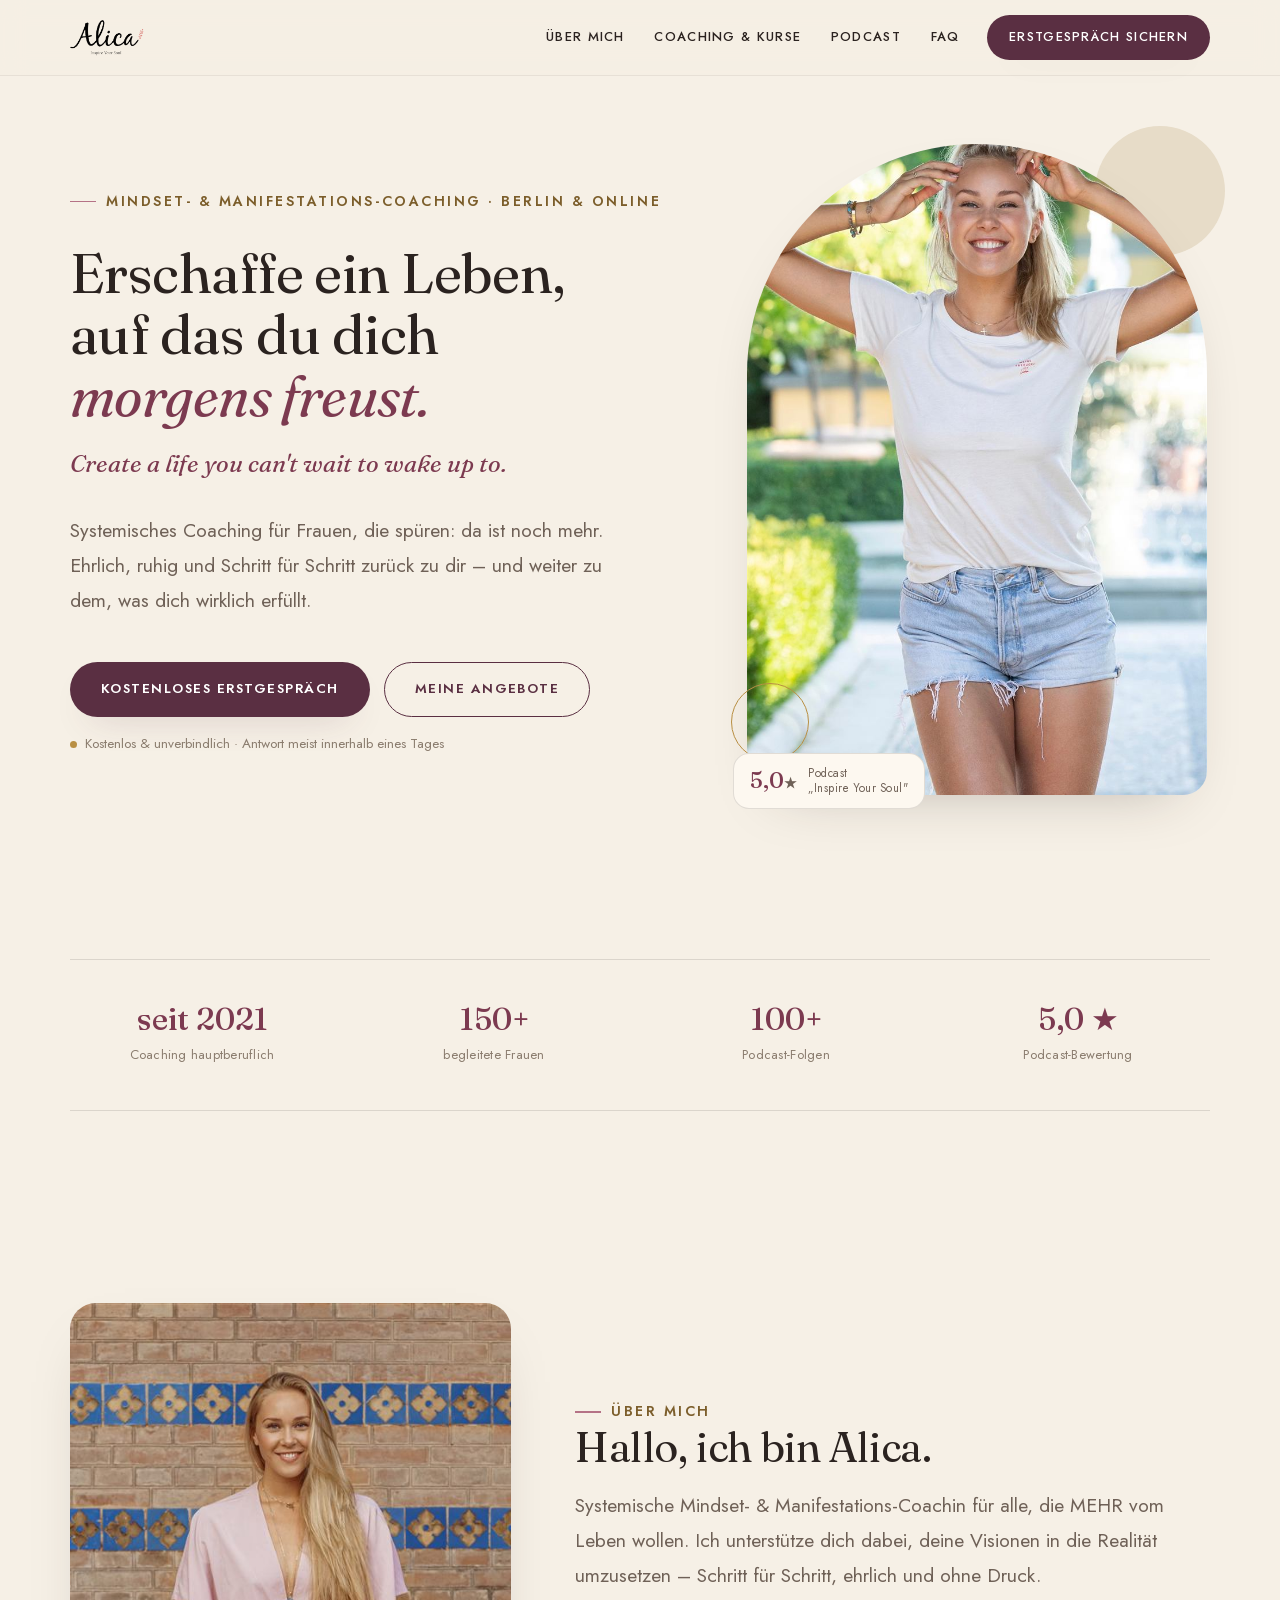
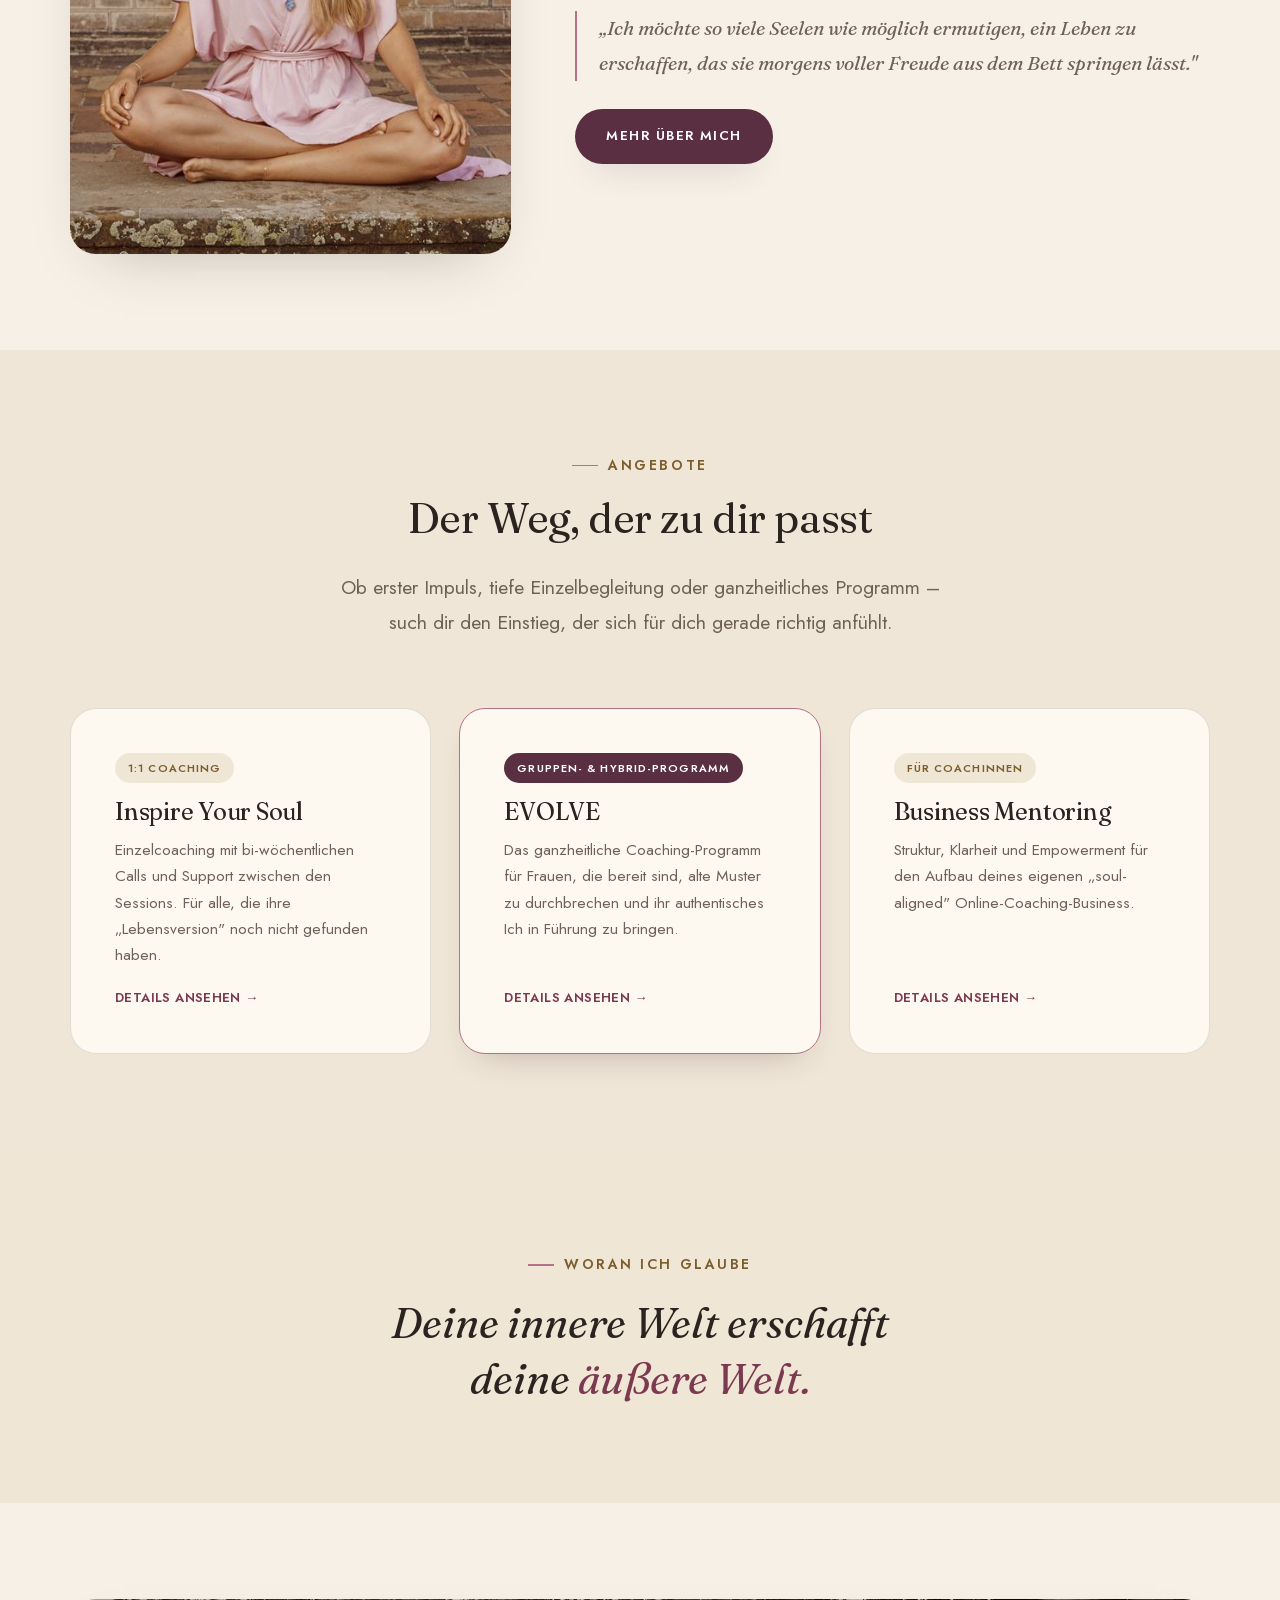
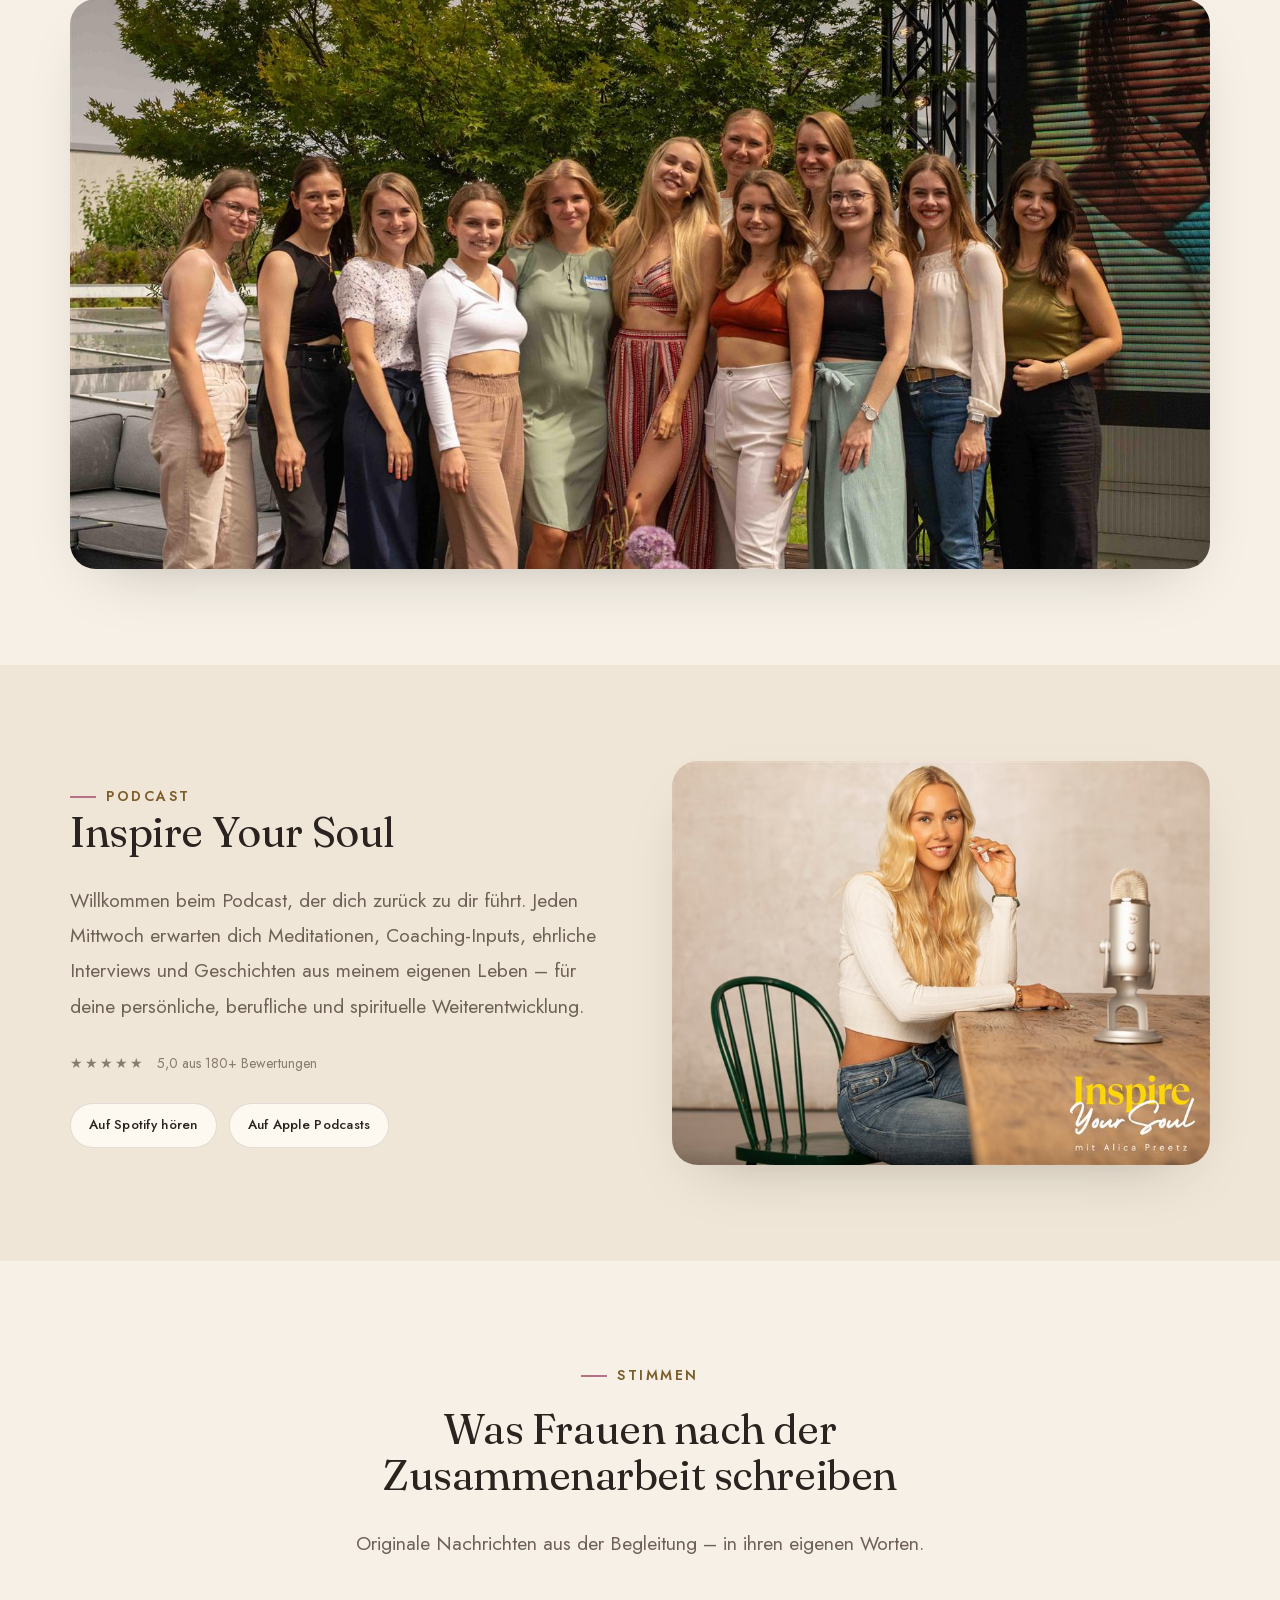
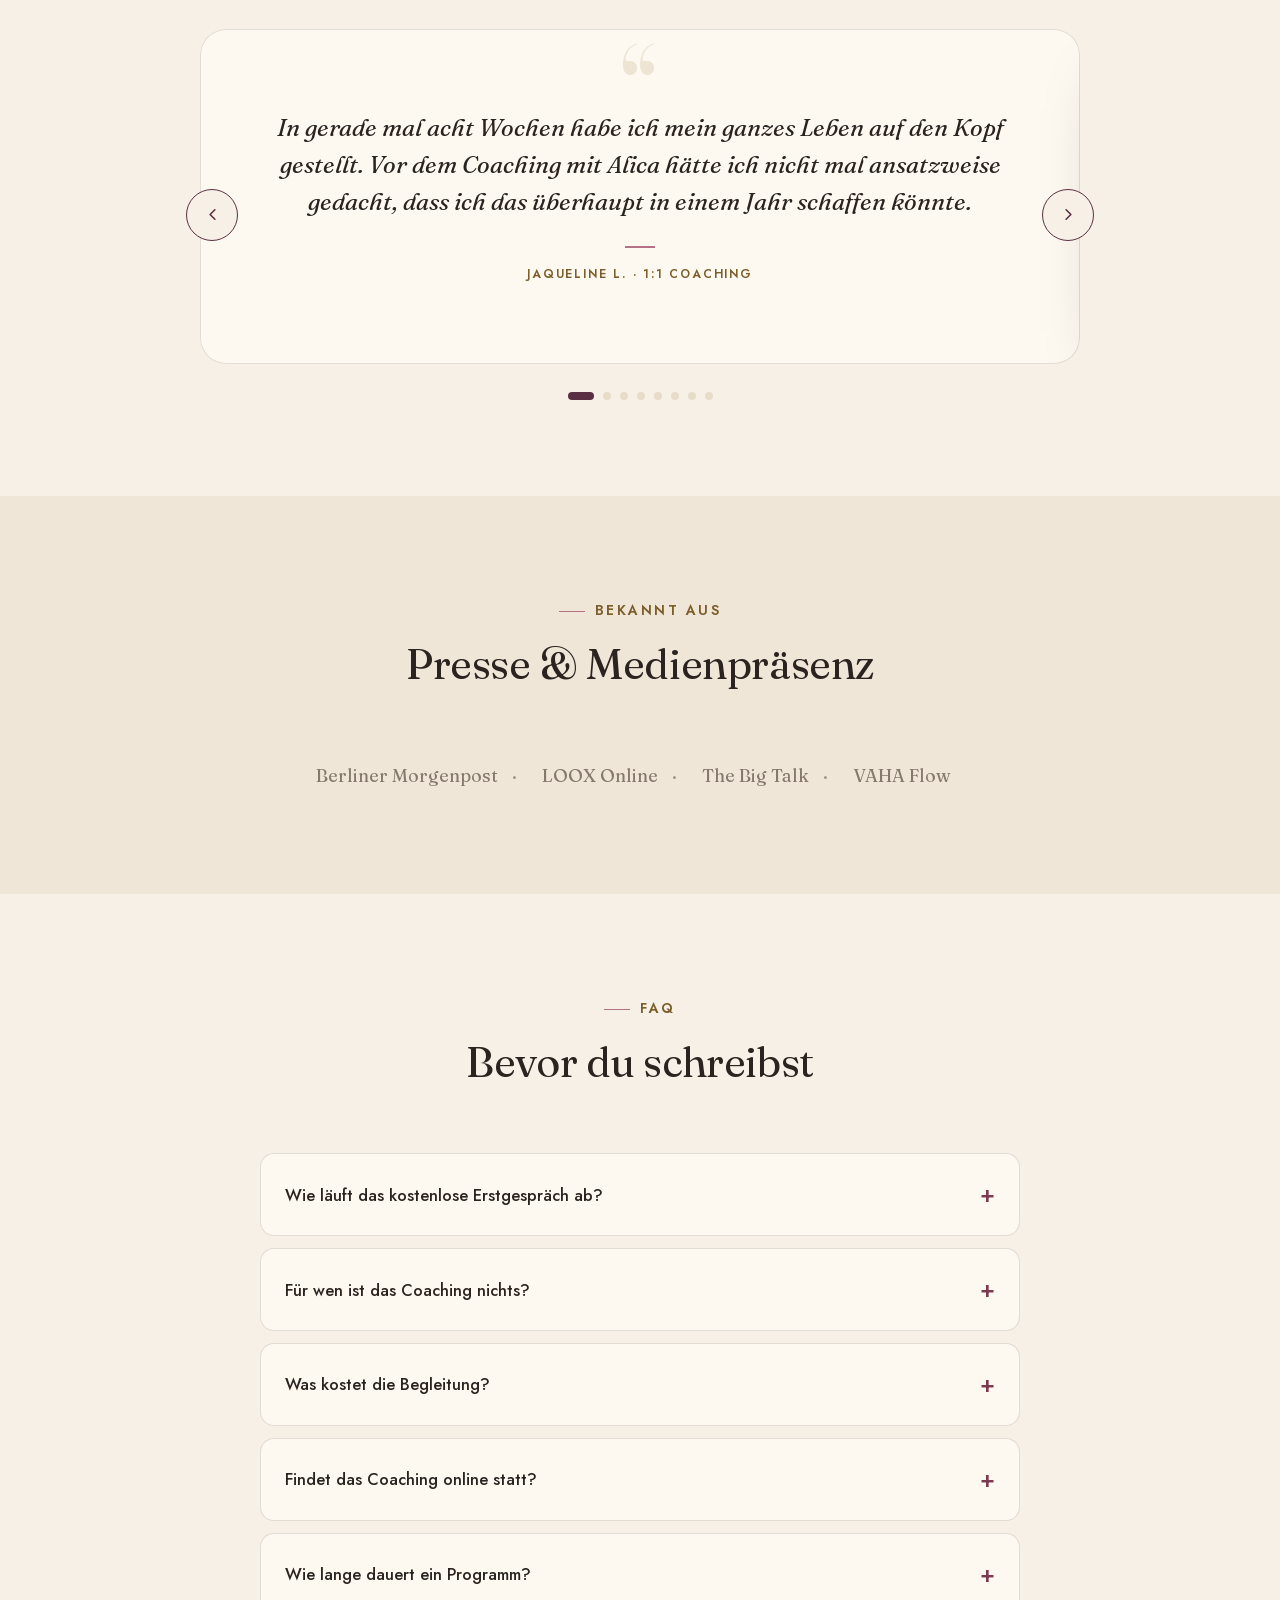
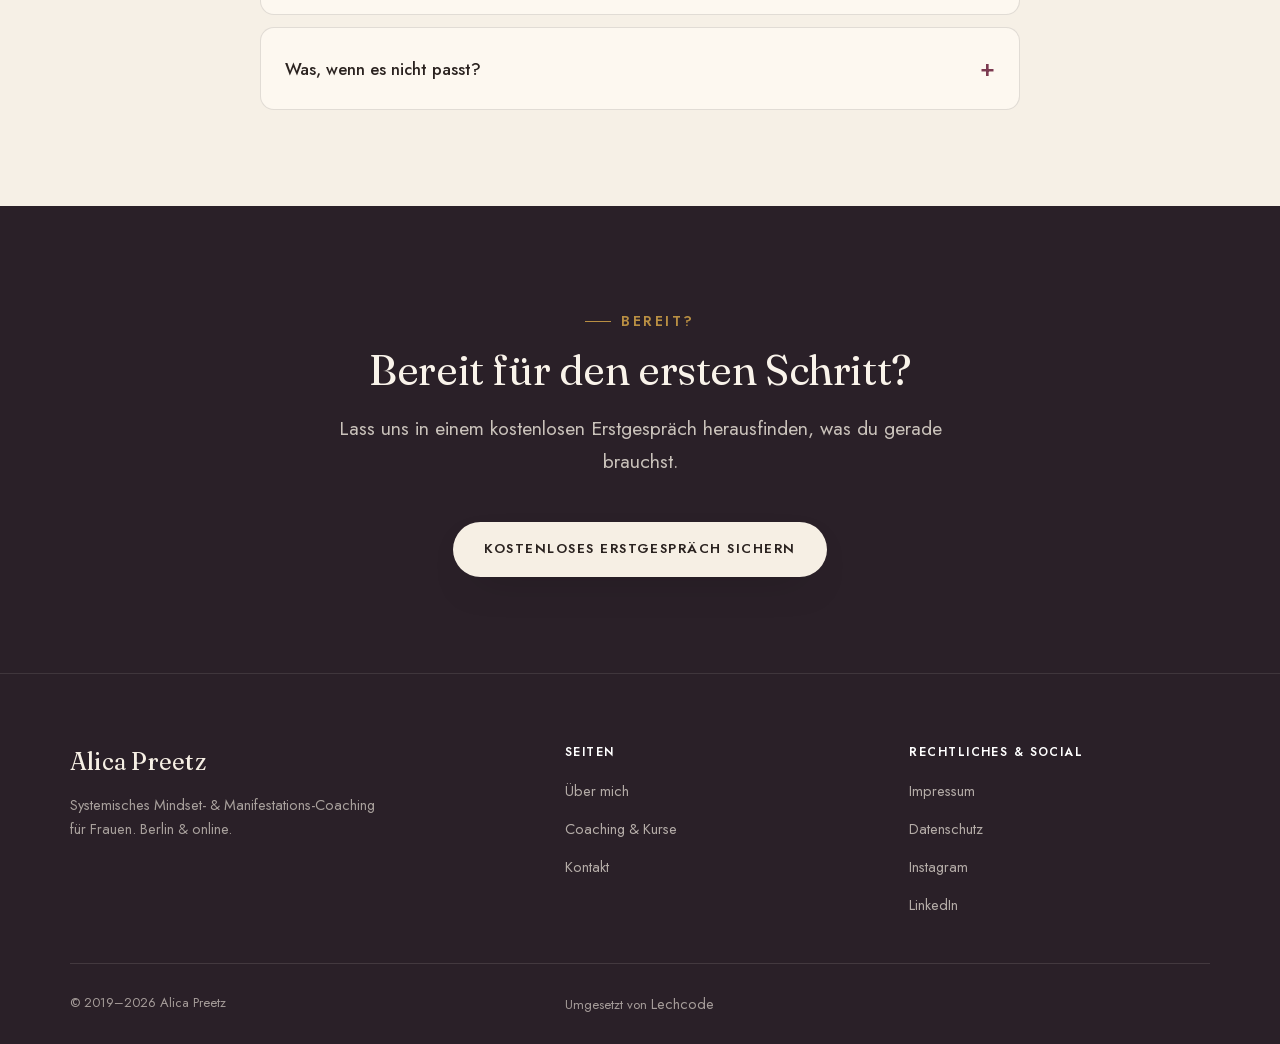
==== commit 8e54660d: "Logo freigestellt (transparenter Hintergrund) + edler Stimmen-Slider - logo.png/logo-320.png: weisse" ====
--- a/index.html
+++ b/index.html
@@ -211,13 +211,32 @@
 .podcast img{width:100%;height:100%;object-fit:cover;object-position:50% 30%;}
 @media (max-width:850px){.podcast .wrap{grid-template-columns:1fr;}.podcast figure{order:-1;}}
 
-/* ═══ 8 · TESTIMONIALS ═══ */
-.testi-grid{display:grid;grid-template-columns:repeat(2,1fr);gap:var(--space-3);}
-.testi{background:var(--card);border-radius:var(--radius-lg);padding:var(--space-4);border-top:2px solid var(--clay);box-shadow:0 18px 40px -30px rgba(43,33,28,.3);}
-.testi .mark{font-family:var(--serif);font-size:44px;line-height:.4;color:var(--sand);display:block;height:26px;}
-.testi p{font-family:var(--serif);font-style:italic;font-size:var(--step-1);line-height:1.6;color:var(--ink);}
-.testi cite{display:block;margin-top:18px;font-style:normal;font-weight:600;font-family:var(--sans);font-size:12px;letter-spacing:.08em;text-transform:uppercase;color:var(--gold-deep);}
-@media (max-width:800px){.testi-grid{grid-template-columns:1fr;}}
+/* ═══ 8 · STIMMEN-SLIDER ═══ */
+.tst{position:relative;max-width:880px;margin-inline:auto;}
+.tst-viewport{overflow:hidden;border-radius:var(--radius-lg);}
+.tst-track{display:flex;align-items:stretch;transition:transform .6s var(--ease);will-change:transform;}
+.tst-track.no-anim{transition:none;}
+.tst-slide{min-width:100%;display:flex;}
+.tst-card{width:100%;background:var(--card);border:1px solid var(--line);border-radius:var(--radius-lg);padding:clamp(34px,5vw,60px) clamp(24px,5vw,64px);box-shadow:var(--shadow-card);display:flex;flex-direction:column;justify-content:center;text-align:center;position:relative;min-height:280px;overflow:hidden;}
+.tst-card::before{content:"\201C";position:absolute;top:2px;left:50%;transform:translateX(-50%);font-family:var(--serif);font-size:130px;line-height:1;color:var(--sand);opacity:.7;pointer-events:none;}
+.tst-quote{position:relative;font-family:var(--serif);font-style:italic;font-weight:400;font-size:var(--step-2);line-height:1.55;color:var(--ink);max-width:48ch;margin-inline:auto;}
+.tst-cite{margin-top:26px;font-family:var(--sans);font-weight:600;font-size:12px;letter-spacing:.15em;text-transform:uppercase;color:var(--gold-deep);}
+.tst-cite::before{content:"";display:block;width:30px;height:1.5px;background:var(--clay);margin:0 auto 16px;}
+.tst-arrow{position:absolute;top:50%;transform:translateY(-50%);width:52px;height:52px;border-radius:50%;background:var(--paper);border:1.5px solid var(--clay-btn);color:var(--clay-btn);display:flex;align-items:center;justify-content:center;cursor:pointer;z-index:3;transition:background .25s var(--ease),color .25s var(--ease);}
+.tst-arrow:hover{background:var(--clay-btn);color:#fff;}
+.tst-arrow svg{width:19px;height:19px;}
+.tst-prev{left:-14px;} .tst-next{right:-14px;}
+.tst-dots{display:flex;gap:9px;justify-content:center;align-items:center;margin-top:28px;}
+.tst-dot{width:8px;height:8px;padding:0;border:none;border-radius:50%;background:var(--sand);cursor:pointer;transition:background .3s var(--ease),width .3s var(--ease);}
+.tst-dot[aria-current="true"]{background:var(--clay-btn);width:26px;border-radius:5px;}
+.tst-live{position:absolute;width:1px;height:1px;overflow:hidden;clip:rect(0,0,0,0);}
+@media (min-width:821px){.tst-controls{display:contents;}}
+@media (max-width:820px){
+  .tst-arrow{position:static;transform:none;width:46px;height:46px;}
+  .tst-controls{display:flex;align-items:center;justify-content:center;gap:18px;margin-top:24px;}
+  .tst-dots{margin-top:0;}
+}
+@media (max-width:560px){.tst-card::before{font-size:96px;}}
 
 /* ═══ 9 · PRESSE ═══ */
 .press .wrap{text-align:center;}
@@ -404,23 +423,60 @@
     </div>
   </section>
 
-  <section class="reveal">
+  <section class="reveal" id="stimmen" aria-roledescription="carousel" aria-label="Stimmen von Klientinnen">
     <div class="wrap">
       <div class="sec-head center">
-        <span class="eyebrow">Client Love</span>
-        <h2>Was Klientinnen erzählen</h2>
-      </div>
-      <div class="testi-grid">
-        <div class="testi">
-          <span class="mark" aria-hidden="true">„</span>
-          <p>In gerade mal acht Wochen habe ich mein ganzes Leben auf den Kopf gestellt! Vor dem Coaching mit Alica hätte ich nicht mal ansatzweise gedacht, dass ich das überhaupt in einem Jahr schaffen könnte.</p>
-          <cite>Jaqueline L.</cite>
-        </div>
-        <div class="testi">
-          <span class="mark" aria-hidden="true">„</span>
-          <p>Das Coaching mit Alica war eine wunderschöne Reise mit dem Ziel, bei mir selbst anzukommen.</p>
-          <cite>Sonja P.</cite>
-        </div>
+        <span class="eyebrow">Stimmen</span>
+        <h2>Was Frauen nach der Zusammenarbeit schreiben</h2>
+        <p>Originale Nachrichten aus der Begleitung – in ihren eigenen Worten.</p>
+      </div>
+      <div class="tst" id="tst">
+        <div class="tst-viewport">
+          <ul class="tst-track" id="tstTrack">
+            <li class="tst-slide"><figure class="tst-card">
+              <blockquote class="tst-quote">In gerade mal acht Wochen habe ich mein ganzes Leben auf den Kopf gestellt. Vor dem Coaching mit Alica hätte ich nicht mal ansatzweise gedacht, dass ich das überhaupt in einem Jahr schaffen könnte.</blockquote>
+              <figcaption class="tst-cite">Jaqueline L. · 1:1 Coaching</figcaption>
+            </figure></li>
+            <li class="tst-slide"><figure class="tst-card">
+              <blockquote class="tst-quote">Ich bin so glücklich über die Ergebnisse des Coachings. Job, Familie, Partnerschaft, Freundschaften, Finanzen – alles blüht auf. Alles, was ich auf meinem Visionboard manifestiert habe, tritt tatsächlich in mein Leben. Danke, dass du mich auf meinem Weg begleitest.</blockquote>
+              <figcaption class="tst-cite">Klientin · EVOLVE</figcaption>
+            </figure></li>
+            <li class="tst-slide"><figure class="tst-card">
+              <blockquote class="tst-quote">Ich bin gerade einfach so glücklich – mit der Situation, wie sie ist. Die Veränderungen sind alle aus mir entstanden, aber du hast sie angestoßen. Du bist einfach Gold wert.</blockquote>
+              <figcaption class="tst-cite">Klientin</figcaption>
+            </figure></li>
+            <li class="tst-slide"><figure class="tst-card">
+              <blockquote class="tst-quote">So dankbar, dass mich mein Weg zu dir geführt hat – mit Abstand die wichtigste und richtigste Entscheidung meines Lebens, mich bei EVOLVE angemeldet zu haben. Danke, Alica.</blockquote>
+              <figcaption class="tst-cite">Klientin · EVOLVE</figcaption>
+            </figure></li>
+            <li class="tst-slide"><figure class="tst-card">
+              <blockquote class="tst-quote">Ich bin so froh, das Coaching bei dir zu machen – ich merke, wie ich in die Umsetzung meiner Ziele und Träume komme. Ich wollte schon seit Ewigkeiten eine Weiterbildung machen, und gestern habe ich mich endlich getraut und mich angemeldet.</blockquote>
+              <figcaption class="tst-cite">Klientin · 1:1 Coaching</figcaption>
+            </figure></li>
+            <li class="tst-slide"><figure class="tst-card">
+              <blockquote class="tst-quote">Ich weiß noch genau, wie einsam und hoffnungslos ich letztes Jahr oft auf meinem Sofa saß. Und jetzt ist mein Leben so voller Fülle. Alles hat mit dir und meiner Entscheidung für das Coaching begonnen.</blockquote>
+              <figcaption class="tst-cite">Klientin</figcaption>
+            </figure></li>
+            <li class="tst-slide"><figure class="tst-card">
+              <blockquote class="tst-quote">Oh, du wundervolle Seele – es war so schön mit dir. Wie immer vereinst du Wissen, Erfahrung und deine liebevolle Art, sodass es nur gut werden kann. Von Herzen: danke für dich.</blockquote>
+              <figcaption class="tst-cite">Klientin</figcaption>
+            </figure></li>
+            <li class="tst-slide"><figure class="tst-card">
+              <blockquote class="tst-quote">Ich freue mich so, diesen Weg weiterzugehen und endlich meine Vision zu leben. Es war eine der besten Entscheidungen, ihn mit dir gemeinsam zu beginnen. Du bist eine unglaubliche Coachin.</blockquote>
+              <figcaption class="tst-cite">Klientin</figcaption>
+            </figure></li>
+          </ul>
+        </div>
+        <div class="tst-controls">
+          <button class="tst-arrow tst-prev" type="button" id="tstPrev" aria-label="Vorherige Stimme">
+            <svg viewBox="0 0 24 24" fill="none" stroke="currentColor" stroke-width="2" stroke-linecap="round" stroke-linejoin="round" aria-hidden="true"><polyline points="15 18 9 12 15 6"></polyline></svg>
+          </button>
+          <div class="tst-dots" id="tstDots" role="tablist" aria-label="Stimme wählen"></div>
+          <button class="tst-arrow tst-next" type="button" id="tstNext" aria-label="Nächste Stimme">
+            <svg viewBox="0 0 24 24" fill="none" stroke="currentColor" stroke-width="2" stroke-linecap="round" stroke-linejoin="round" aria-hidden="true"><polyline points="9 18 15 12 9 6"></polyline></svg>
+          </button>
+        </div>
+        <p class="tst-live" aria-live="polite" id="tstLive"></p>
       </div>
     </div>
   </section>
@@ -542,5 +598,63 @@
   }
 })();
 </script>
+<script>
+/* Stimmen-Slider */
+(function(){
+  var root=document.getElementById('tst'); if(!root) return;
+  var track=document.getElementById('tstTrack');
+  var slides=Array.prototype.slice.call(track.children);
+  var dotsWrap=document.getElementById('tstDots');
+  var live=document.getElementById('tstLive');
+  var prev=document.getElementById('tstPrev'), next=document.getElementById('tstNext');
+  var n=slides.length, i=0, timer=null;
+  var reduce=window.matchMedia('(prefers-reduced-motion: reduce)').matches;
+  var DELAY=7000, dots=[];
+
+  for(var k=0;k<n;k++){(function(k){
+    var b=document.createElement('button');
+    b.type='button'; b.className='tst-dot'; b.setAttribute('role','tab');
+    b.setAttribute('aria-label','Stimme '+(k+1)+' von '+n);
+    b.addEventListener('click',function(){go(k,true);});
+    dotsWrap.appendChild(b); dots.push(b);
+  })(k);}
+
+  function render(){
+    track.style.transform='translateX(-'+(i*100)+'%)';
+    for(var k=0;k<n;k++){
+      dots[k].setAttribute('aria-current',k===i?'true':'false');
+      slides[k].setAttribute('aria-hidden',k===i?'false':'true');
+    }
+    live.textContent='Stimme '+(i+1)+' von '+n;
+  }
+  function go(to,user){ i=(to+n)%n; render(); if(user) restart(); }
+  function stop(){ if(timer){clearInterval(timer);timer=null;} }
+  function start(){ if(reduce||n<2) return; stop(); timer=setInterval(function(){go(i+1);},DELAY); }
+  function restart(){ stop(); start(); }
+
+  prev.addEventListener('click',function(){go(i-1,true);});
+  next.addEventListener('click',function(){go(i+1,true);});
+  root.addEventListener('keydown',function(e){
+    if(e.key==='ArrowLeft'){go(i-1,true);e.preventDefault();}
+    else if(e.key==='ArrowRight'){go(i+1,true);e.preventDefault();}
+  });
+  root.addEventListener('mouseenter',stop);
+  root.addEventListener('mouseleave',start);
+  root.addEventListener('focusin',stop);
+  root.addEventListener('focusout',start);
+  document.addEventListener('visibilitychange',function(){document.hidden?stop():start();});
+
+  var x0=null;
+  track.addEventListener('touchstart',function(e){x0=e.touches[0].clientX;stop();},{passive:true});
+  track.addEventListener('touchend',function(e){
+    if(x0===null) return;
+    var dx=e.changedTouches[0].clientX-x0;
+    if(Math.abs(dx)>40){ go(dx<0?i+1:i-1,true); }
+    x0=null; start();
+  });
+
+  render(); start();
+})();
+</script>
 </body>
 </html>
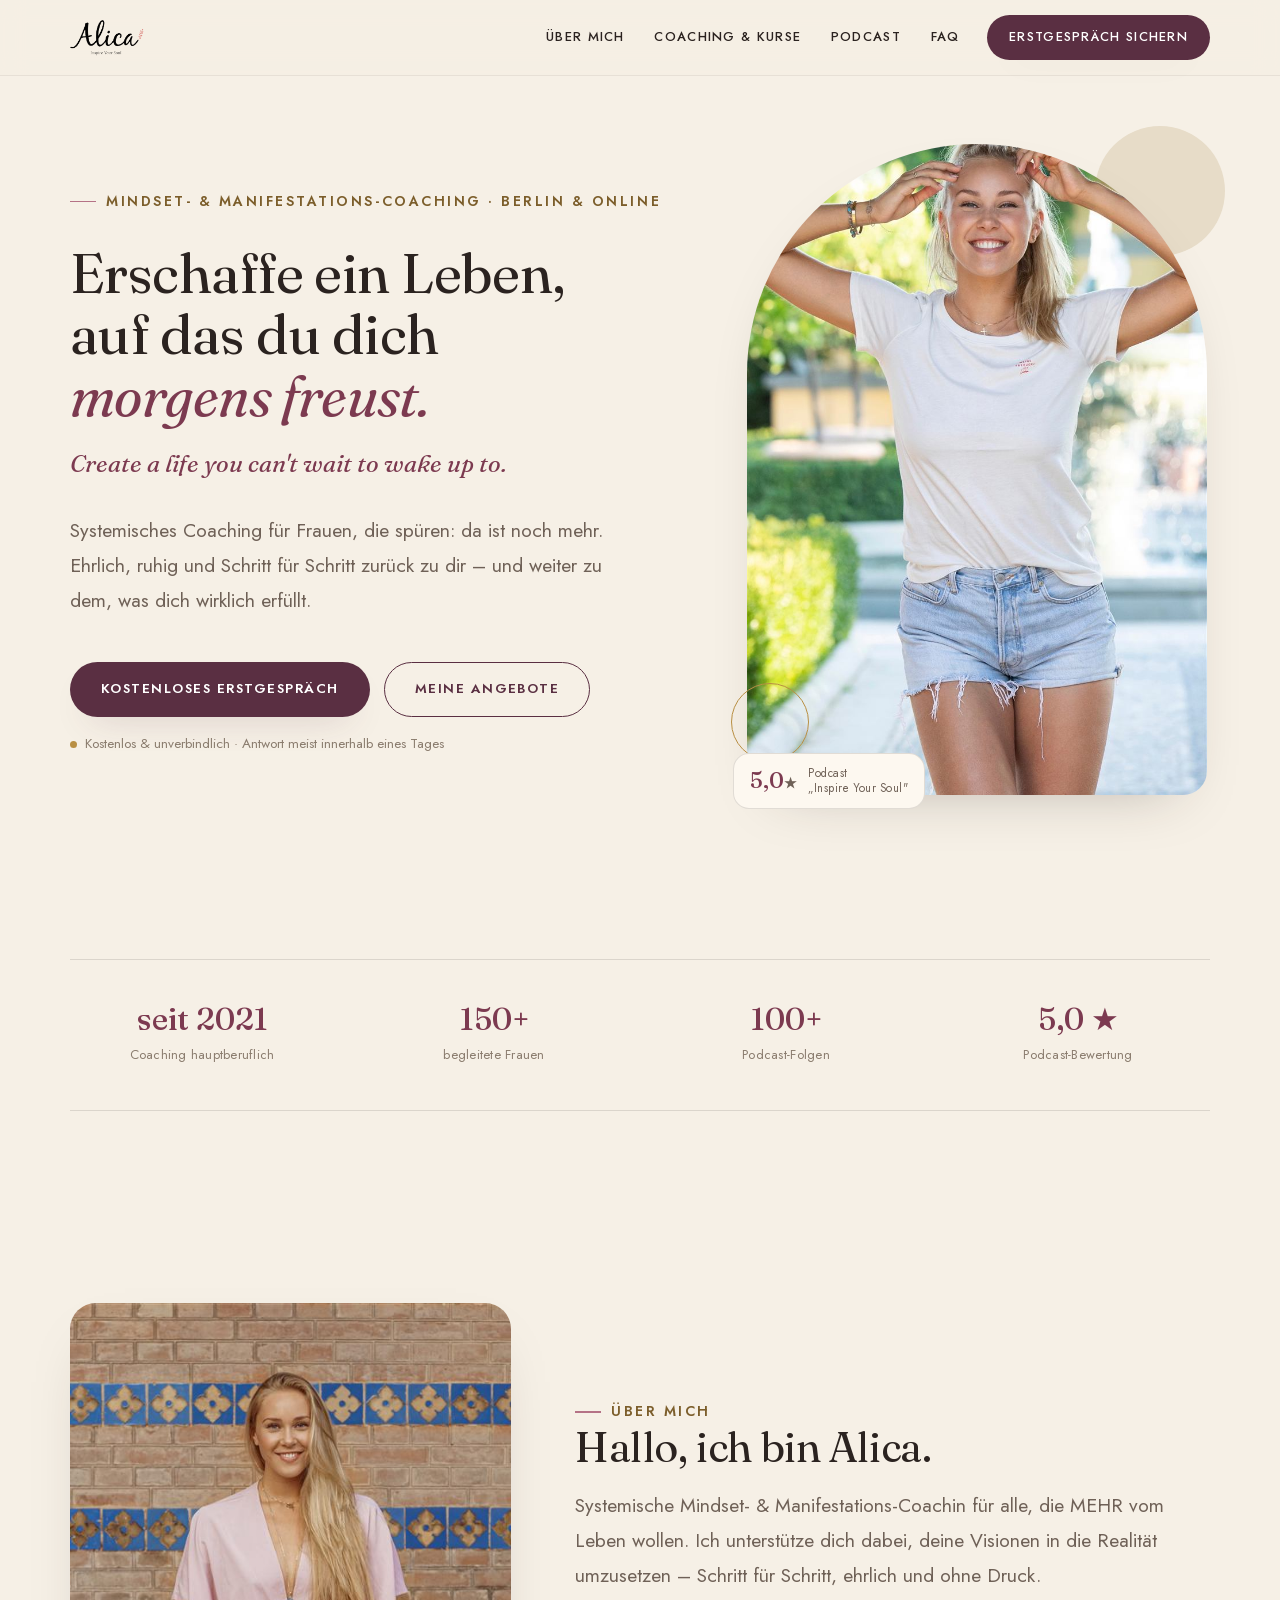
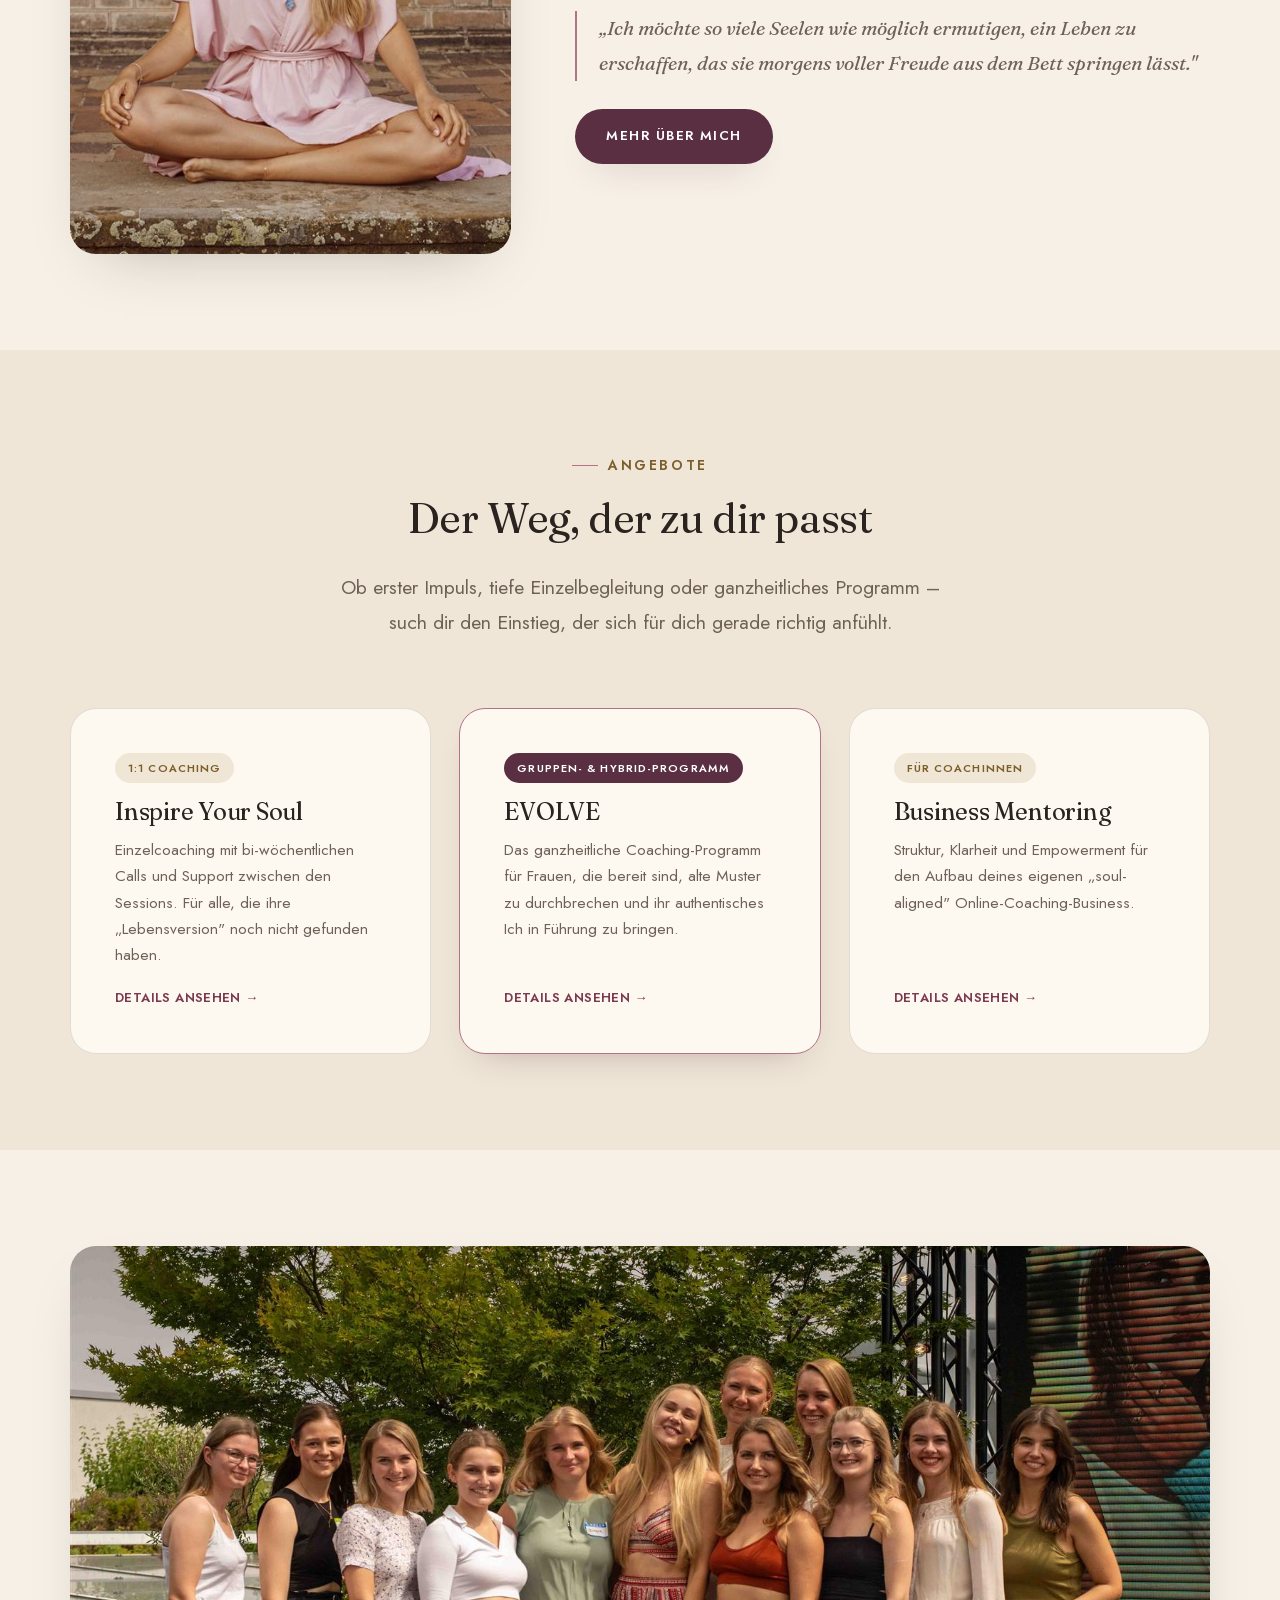
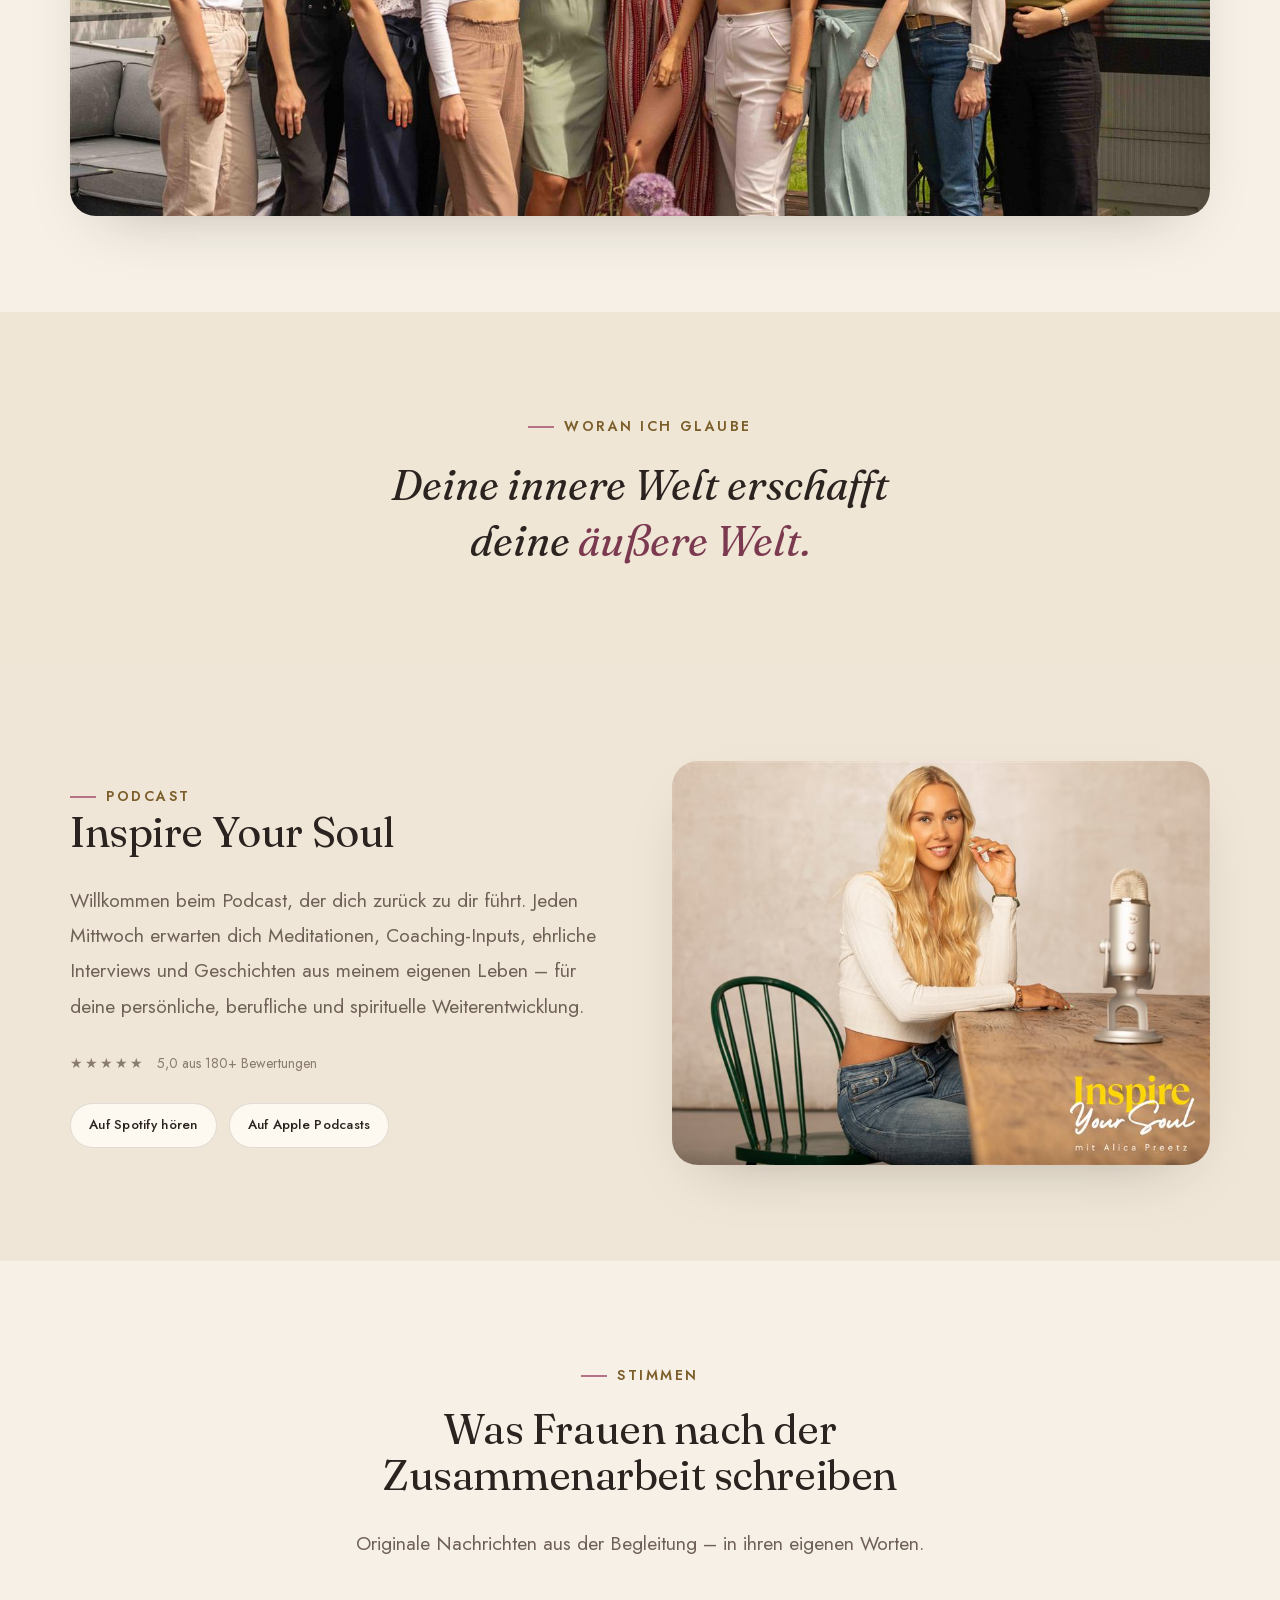
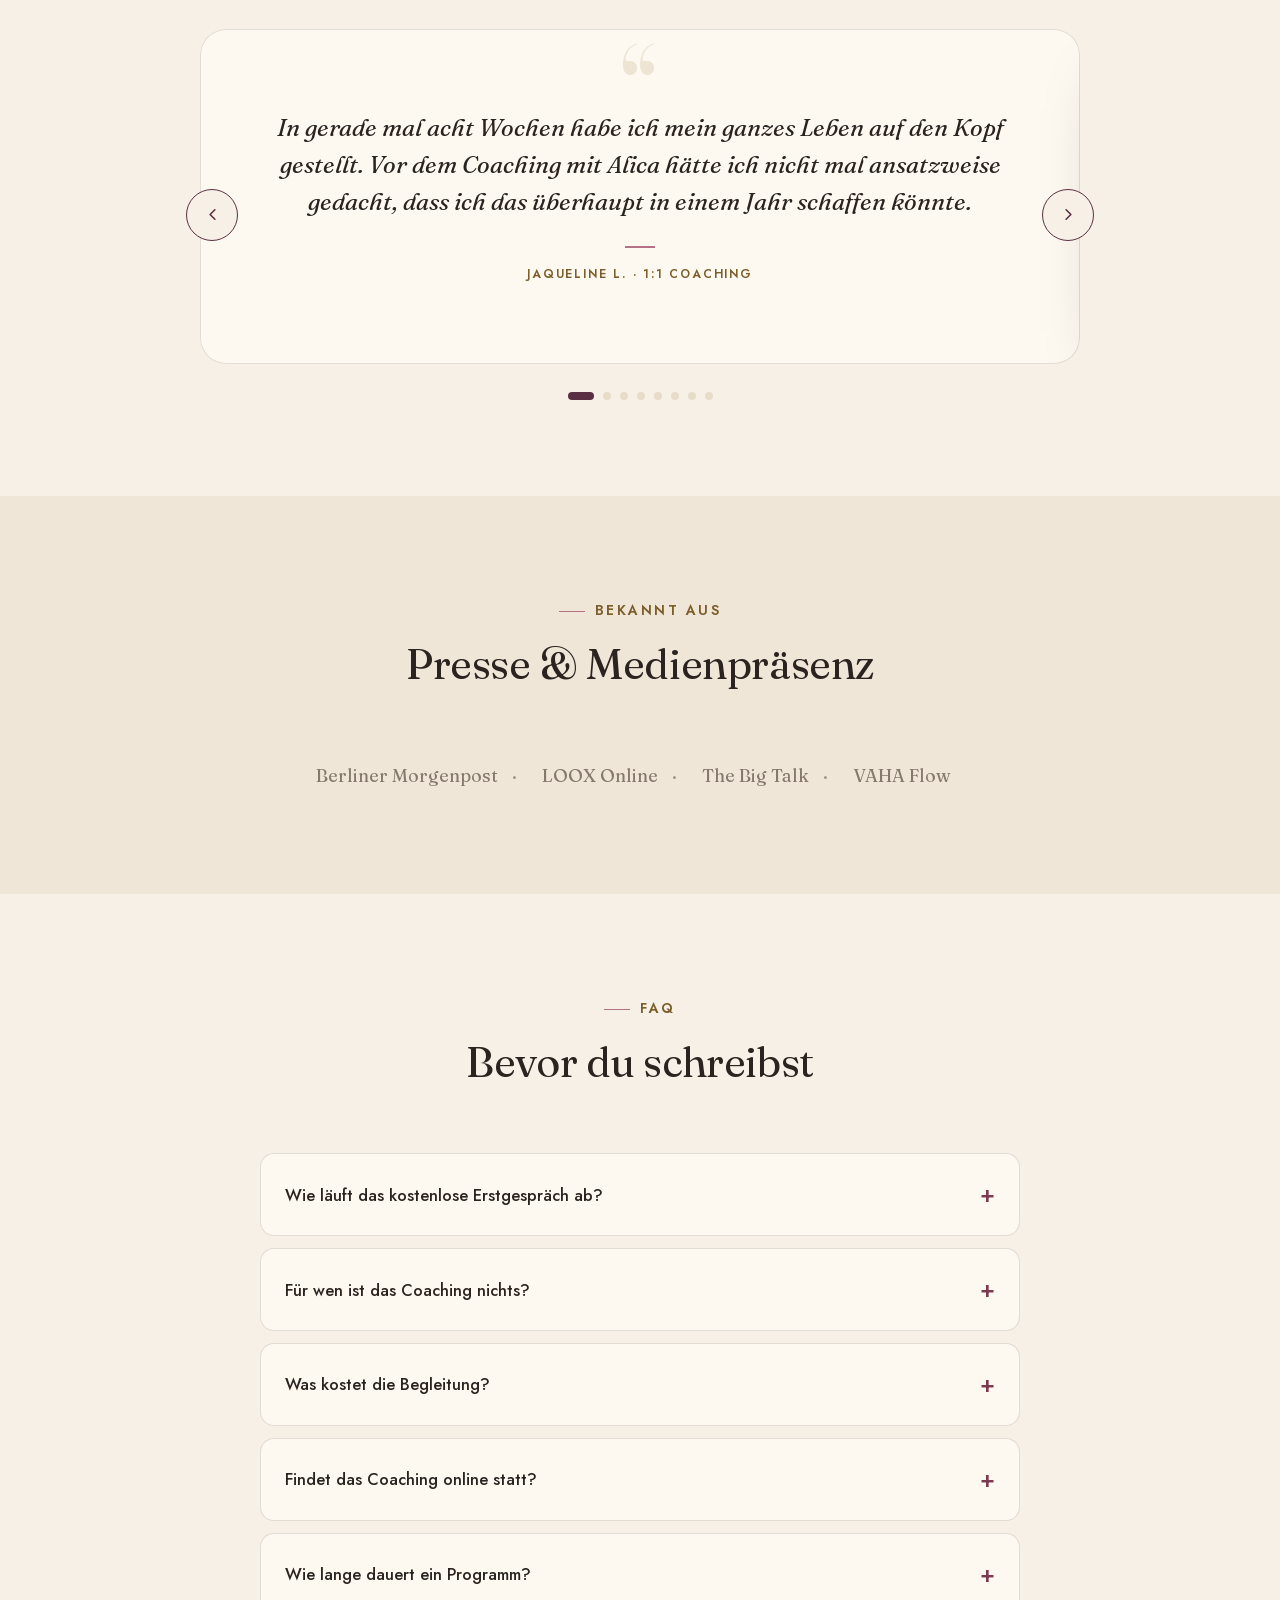
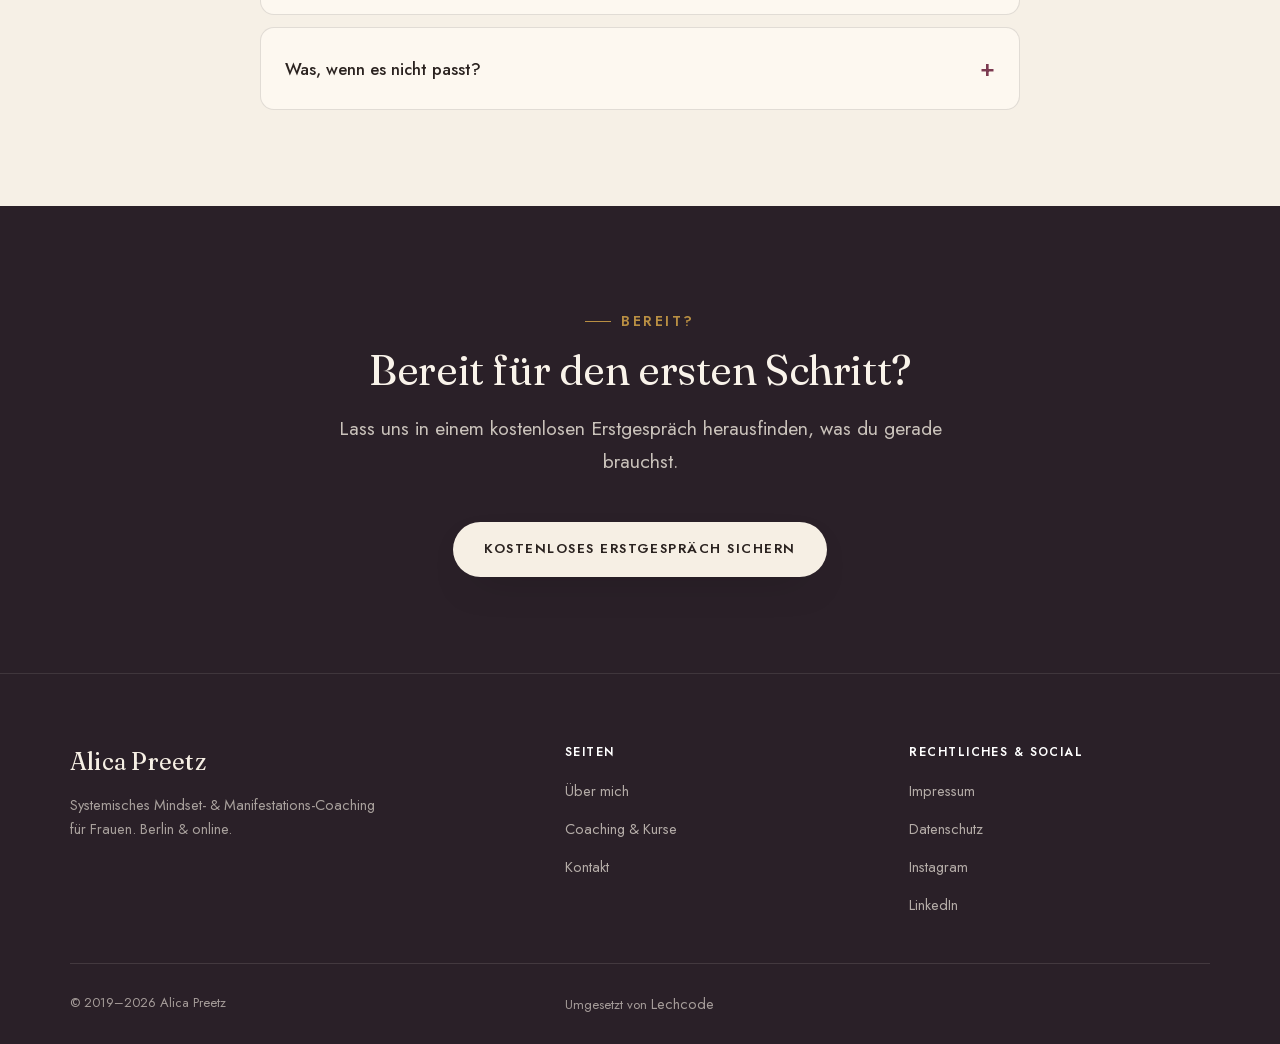
==== commit b4fa2aa3: "Startseite: Gruppenbild über die 'Woran ich glaube'-Aussage gezogen Mobil standen Gruppenbild (Commu" ====
--- a/index.html
+++ b/index.html
@@ -289,7 +289,7 @@
 
 <nav class="nav" id="nav">
   <div class="wrap">
-    <a class="brand" href="index.html"><img src="assets/logo.png" alt="Alica Preetz — Inspire Your Soul" width="320" height="165"></a>
+    <a class="brand" href="index.html"><img src="assets/logo.png?v=2" alt="Alica Preetz — Inspire Your Soul" width="320" height="165"></a>
     <div class="nav-links" id="navLinks">
       <a href="ueber-mich.html">Über mich</a>
       <a href="coaching.html">Coaching &amp; Kurse</a>
@@ -386,19 +386,19 @@
     </div>
   </section>
 
-  <section class="belief reveal">
-    <div class="wrap">
-      <span class="eyebrow">Woran ich glaube</span>
-      <p>Deine innere Welt erschafft deine <b>äußere Welt.</b></p>
-    </div>
-  </section>
-
   <section class="community reveal">
     <div class="wrap">
       <figure>
         <img src="assets/rooftop-800.jpg" srcset="assets/rooftop-400.jpg 400w, assets/rooftop-800.jpg 800w, assets/rooftop-1600.jpg 1600w" sizes="(max-width:900px) 92vw, 1140px" alt="Alica Preetz mit Frauen ihrer Community bei einem Event in Berlin" width="1600" height="1096" loading="lazy" decoding="async">
         <figcaption>Du gehst den Weg nicht allein: <b>eine warme Gemeinschaft von Frauen</b>, die gemeinsam wachsen.</figcaption>
       </figure>
+    </div>
+  </section>
+
+  <section class="belief reveal">
+    <div class="wrap">
+      <span class="eyebrow">Woran ich glaube</span>
+      <p>Deine innere Welt erschafft deine <b>äußere Welt.</b></p>
     </div>
   </section>
 
